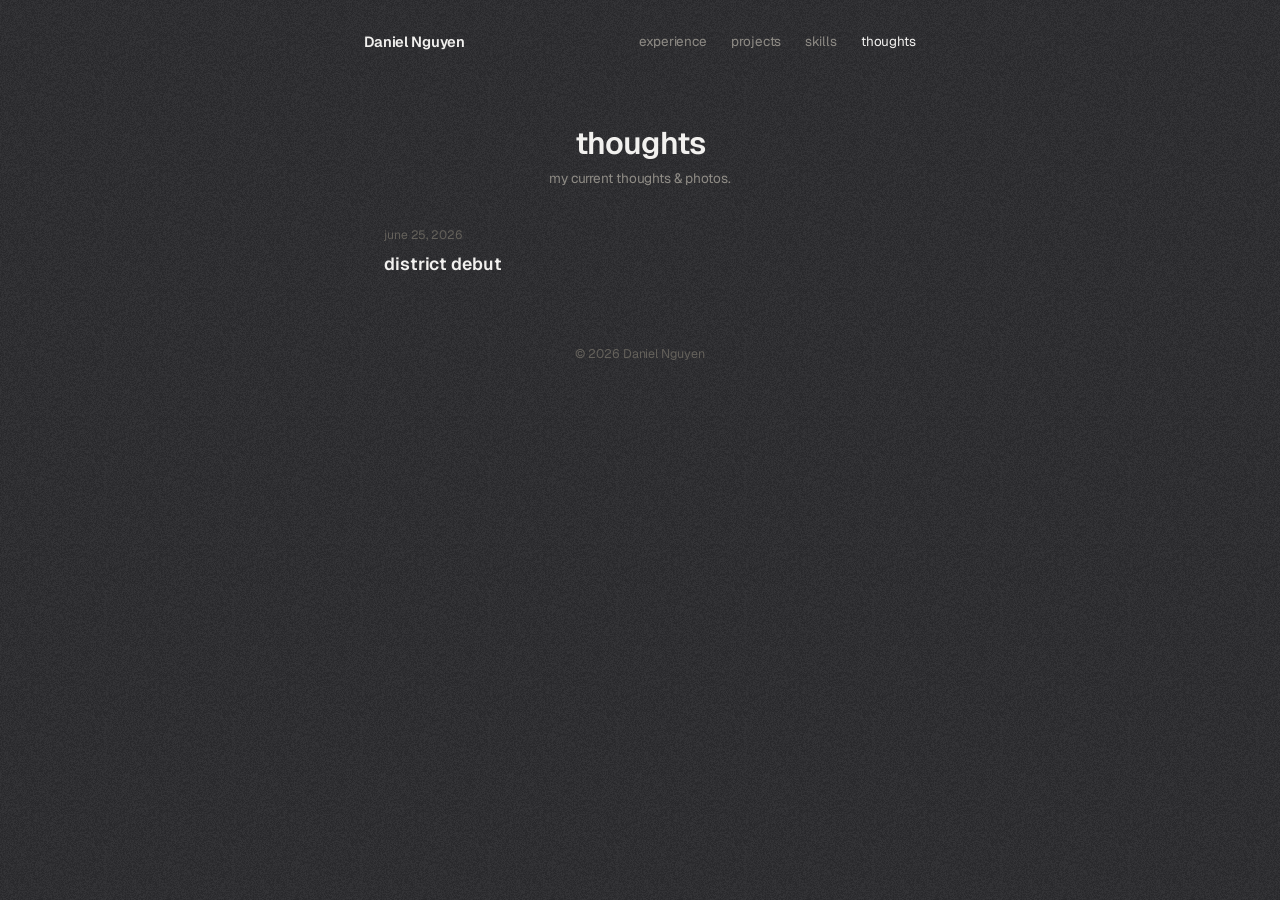
==== blog.html @ 358e73d5 "Add data imputation project; replace all em dashes with en dashes Co-Authored-By: Claude Opus 4.8 (1" ====
<!DOCTYPE html>
<html lang="en">
<head>
    <meta charset="UTF-8">
    <meta name="viewport" content="width=device-width, initial-scale=1.0">
    <title>Thoughts – Daniel Nguyen</title>
    <link rel="preconnect" href="https://fonts.googleapis.com">
    <link rel="preconnect" href="https://fonts.gstatic.com" crossorigin>
    <link href="https://fonts.googleapis.com/css2?family=Geist:wght@400;500;600;700&display=swap" rel="stylesheet">
    <link rel="stylesheet" href="style.css">
</head>
<body>
    <header class="topbar scrolled">
        <div class="topbar-inner">
            <a href="index.html" class="wordmark">Daniel Nguyen</a>
            <nav>
                <a href="experience.html">experience</a>
                <a href="projects.html">projects</a>
                <a href="skills.html">skills</a>
                <a href="blog.html" class="active">thoughts</a>
            </nav>
        </div>
    </header>

    <main class="page" style="max-width:560px;">
        <div class="panel reveal">
            <div class="head">
                <h1>thoughts</h1>
                <p class="tag">my current thoughts &amp; photos.</p>
            </div>

            <div class="divider"></div>

            <!--
              To add an entry, copy this block and edit it:

              <a class="post" href="#">
                  <div class="date">2026 · 06 · 18</div>
                  <div class="title">Your entry title here</div>
              </a>
            -->
            <a class="post" href="district-debut.html">
                <div class="date">june 25, 2026</div>
                <div class="title">district debut</div>
            </a>
        </div>
    </main>

    <footer>
        <div class="footer-inner">© 2026 Daniel Nguyen</div>
    </footer>

    <script>
        const obs = new IntersectionObserver((entries) => {
            entries.forEach(e => { if (e.isIntersecting) { e.target.classList.add('in'); obs.unobserve(e.target); } });
        }, { threshold: 0.04 });
        document.querySelectorAll('.reveal').forEach(el => obs.observe(el));
    </script>
    <script src="cursor.js"></script>
</body>
</html>
---- style.css ----
:root {
    --ink: #f2f1ef;
    --ink-soft: #d2d1cd;
    --muted: #8f8c86;
    --faint: #64615b;
    --glass: rgba(255, 255, 255, 0.055);
    --glass-border: rgba(255, 255, 255, 0.12);
    --hair: rgba(255, 255, 255, 0.09);
    --sans: 'Geist', -apple-system, BlinkMacSystemFont, 'Segoe UI', Helvetica, Arial, sans-serif;
    --maxw: 820px;
    --pad: 24px;
    --radius: 22px;
    --ease: cubic-bezier(0.22, 0.61, 0.36, 1);
}

* { margin: 0; padding: 0; box-sizing: border-box; }
html { scroll-behavior: smooth; }

body {
    font-family: var(--sans);
    color: var(--ink-soft);
    line-height: 1.6;
    font-size: 16px;
    letter-spacing: -0.006em;
    -webkit-font-smoothing: antialiased;
    text-rendering: optimizeLegibility;
    min-height: 100vh;
    background-color: #2b2b2e;
}

::selection { background: var(--ink); color: #2b2b2e; }

/* very faint film grain — matte e-ink feel */
body::after {
    content: '';
    position: fixed;
    inset: 0;
    z-index: -1;
    pointer-events: none;
    opacity: 0.05;
    background-image: url('noise.png');
    background-size: 128px 128px;
    background-repeat: repeat;
}

/* Kindle-style highlight (Wispr Flow note) */
.wispr { text-align: center; margin: 34px 0 2px; font-size: 0.9rem; line-height: 1.95; }
.hl {
    background: #f3d3a0;
    color: #2a2114;
    font-style: italic;
    padding: 3px 7px;
    border-radius: 3px;
    box-decoration-break: clone;
    -webkit-box-decoration-break: clone;
}
.hl a { color: inherit; text-decoration: underline; text-underline-offset: 2px; text-decoration-thickness: 1px; white-space: nowrap; }
.hl-blue {
    background: #bcd0f4;
    color: #1f2a48;
    font-weight: 700;
    padding: 3px 9px;
    border-radius: 3px;
    box-decoration-break: clone;
    -webkit-box-decoration-break: clone;
}

/* cursor spotlight — tiny faint light that follows the pointer */
.cursor-glow {
    position: fixed;
    top: 0;
    left: 0;
    width: 200px;
    height: 200px;
    margin: -100px 0 0 -100px;
    border-radius: 50%;
    pointer-events: none;
    z-index: -1;
    background: radial-gradient(circle, rgba(255, 255, 255, 0.11), transparent 60%);
    opacity: 0;
    transition: opacity 0.5s ease;
    will-change: transform;
}
@media (hover: none) { .cursor-glow { display: none; } }

/* ---------- Top bar (seamless — flows with the page) ---------- */
.topbar { background: transparent; }
.topbar-inner {
    max-width: 600px;
    margin: 0 auto;
    padding: 30px var(--pad) 0;
    display: flex;
    justify-content: space-between;
    align-items: center;
}
.wordmark { font-size: 0.92rem; font-weight: 600; letter-spacing: -0.01em; color: var(--ink); text-decoration: none; }
.topbar nav { display: flex; gap: 24px; }
.topbar nav a { font-size: 0.84rem; color: var(--muted); text-decoration: none; transition: color 0.2s var(--ease); }
.topbar nav a:hover { color: var(--ink); }
.topbar nav a.active { color: var(--ink); }

/* ---------- Page / panel ---------- */
.page { max-width: var(--maxw); margin: 0 auto; padding: 72px var(--pad) 48px; }
.panel { padding: 0; }

/* ---------- Header (centered) ---------- */
.head { text-align: center; margin-bottom: 16px; }
.avatar {
    width: 128px;
    height: 128px;
    object-fit: cover;
    border-radius: 50%;
    border: 3px solid rgba(255, 255, 255, 0.14);
    box-shadow: 0 18px 50px -12px rgba(0, 0, 0, 0.6);
    display: block;
    margin: 0 auto 22px;
}
.head h1 { font-size: 1.95rem; font-weight: 600; letter-spacing: -0.03em; color: var(--ink); line-height: 1.1; }
.head .tag { font-size: 0.85rem; color: var(--muted); margin-top: 8px; }
.social { display: flex; justify-content: center; gap: 18px; margin-top: 20px; }
.social a { display: inline-flex; }
.social a svg { width: 20px; height: 20px; fill: #b7b5af; transition: fill 0.2s var(--ease), transform 0.2s var(--ease); }
.social a:hover svg { fill: var(--ink); transform: translateY(-2px); }

.divider { height: 0; margin: 22px 0; }

/* ---------- Homepage hub: section links ---------- */
.sxn {
    display: flex;
    align-items: baseline;
    gap: 12px;
    padding: 12px 0;
    text-decoration: none;
    color: inherit;
    transition: padding-left 0.2s var(--ease);
}
.sxn:hover { padding-left: 8px; }
.sxn-title { font-size: 1.05rem; font-weight: 600; color: var(--ink); }
.sxn-desc { font-size: 0.84rem; color: var(--muted); }
.sxn-arrow { margin-left: auto; color: var(--faint); transition: transform 0.2s var(--ease), color 0.2s var(--ease); }
.sxn:hover .sxn-arrow { transform: translateX(4px); color: var(--ink); }

/* ---------- Two-column body ---------- */
.cols {
    display: grid;
    grid-template-columns: 1fr 1fr;
    gap: 4px 52px;
    align-items: start;
}
.col { min-width: 0; }

/* ---------- Blocks (left-aligned list) ---------- */
.block { margin-bottom: 24px; }
.col .block:last-child { margin-bottom: 0; }
.block-label {
    font-size: 0.68rem;
    letter-spacing: 0.18em;
    text-transform: uppercase;
    color: var(--faint);
    font-weight: 600;
    margin-bottom: 12px;
}
.entry {
    display: flex;
    justify-content: space-between;
    align-items: baseline;
    gap: 20px;
    margin-bottom: 9px;
    text-decoration: none;
    color: inherit;
    transition: opacity 0.2s var(--ease);
}
.entry:last-child { margin-bottom: 0; }
a.entry:hover { opacity: 0.6; }
.e-main { min-width: 0; font-size: 0.93rem; line-height: 1.5; }
.entry .org { color: var(--ink); font-weight: 600; }
.entry .role { color: var(--muted); }
.entry .role::before { content: "  ·  "; color: var(--faint); }
.entry .yr, .entry .stack {
    flex-shrink: 0;
    white-space: nowrap;
    font-size: 0.82rem;
    color: var(--faint);
}

/* inline link inside an entry */
.lnk { color: inherit; text-decoration: none; border-bottom: 1px solid var(--hair); transition: border-color 0.2s var(--ease); }
.lnk:hover { border-color: var(--ink); }

/* projects list */
.proj-item {
    display: block;
    text-decoration: none;
    color: inherit;
    padding: 16px 0;
    transition: padding-left 0.2s var(--ease);
}
.proj-item:hover { padding-left: 8px; }
.proj-name { font-size: 1.02rem; font-weight: 600; color: var(--ink); margin-bottom: 11px; }
.gh-icon { width: 15px; height: 15px; fill: var(--faint); vertical-align: -2px; margin-left: 9px; transition: fill 0.2s var(--ease); }
.proj-item:hover .gh-icon { fill: var(--ink); }
.proj-item .tags span {
    font-size: 0.8rem;
    color: var(--ink-soft);
    background: rgba(255, 255, 255, 0.05);
    border: 1px solid var(--glass-border);
    border-radius: 6px;
    padding: 4px 11px;
    transition: border-color 0.2s var(--ease), background 0.2s var(--ease);
}
.proj-item:hover .tags span { border-color: rgba(255, 255, 255, 0.26); background: rgba(255, 255, 255, 0.09); }

/* publications */
.pub { margin-bottom: 16px; max-width: 60ch; }
.pub:last-child { margin-bottom: 0; }
.pub-title { font-size: 0.96rem; font-weight: 500; color: var(--ink); line-height: 1.5; }
a.pub-title { text-decoration: underline; text-decoration-color: var(--faint); text-underline-offset: 2px; transition: text-decoration-color 0.2s var(--ease); }
a.pub-title:hover { text-decoration-color: var(--ink); }
.pub-meta { font-size: 0.82rem; color: var(--faint); margin-top: 4px; }

/* ---------- Skills (chips) ---------- */
.skill-line { display: flex; gap: 14px; align-items: baseline; margin-bottom: 12px; }
.skill-line:last-child { margin-bottom: 0; }
.skill-k {
    flex-shrink: 0;
    width: 74px;
    font-size: 0.74rem;
    color: var(--muted);
    text-transform: lowercase;
    padding-top: 3px;
}
.tags { display: flex; flex-wrap: wrap; gap: 6px; }
.tags span {
    font-size: 0.78rem;
    color: var(--ink-soft);
    background: transparent;
    border: 1px solid var(--hair);
    border-radius: 6px;
    padding: 3px 9px;
    transition: border-color 0.2s var(--ease), color 0.2s var(--ease);
}
.tags span:hover { border-color: rgba(255, 255, 255, 0.3); color: var(--ink); }

.mail {
    font-size: 0.95rem;
    color: var(--ink);
    text-decoration: none;
    border-bottom: 1px solid var(--glass-border);
    transition: border-color 0.2s var(--ease);
}
.mail:hover { border-color: var(--ink); }

/* ---------- Minimal centered stage ---------- */
.stage {
    min-height: 100vh;
    display: flex;
    flex-direction: column;
    align-items: center;
    justify-content: center;
    text-align: center;
    padding: 64px 24px;
}
.stage .avatar { margin: 0 0 24px; }
.stage h1 { font-size: 2rem; font-weight: 600; letter-spacing: -0.03em; color: var(--ink); }
.stage .tag { font-size: 0.88rem; color: var(--muted); margin-top: 8px; }
.nav-min {
    display: flex;
    flex-wrap: wrap;
    justify-content: center;
    gap: 24px;
    margin-top: 30px;
}
.nav-min a, .nav-min button {
    font-family: inherit;
    font-size: 0.92rem;
    letter-spacing: -0.005em;
    color: var(--muted);
    background: none;
    border: none;
    padding: 0;
    cursor: pointer;
    text-decoration: none;
    transition: color 0.2s var(--ease);
}
.nav-min a:hover, .nav-min button:hover { color: var(--ink); }
.stage .social { margin-top: 28px; }

/* ---------- Action pills (open modals) ---------- */
.actions { display: flex; flex-wrap: wrap; justify-content: center; gap: 10px; margin-top: 28px; }
.action-btn {
    font-family: inherit;
    font-size: 0.88rem;
    letter-spacing: -0.005em;
    color: var(--ink-soft);
    background: rgba(255, 255, 255, 0.06);
    border: 1px solid var(--glass-border);
    border-radius: 11px;
    padding: 11px 20px;
    cursor: pointer;
    transition: color 0.2s var(--ease), background 0.2s var(--ease), border-color 0.2s var(--ease), transform 0.2s var(--ease);
}
.action-btn:hover {
    color: var(--ink);
    background: rgba(255, 255, 255, 0.11);
    border-color: rgba(255, 255, 255, 0.26);
    transform: translateY(-1px);
}

/* ---------- Modal ---------- */
.modal-overlay {
    position: fixed;
    inset: 0;
    z-index: 100;
    display: flex;
    align-items: center;
    justify-content: center;
    padding: 24px;
    background: rgba(6, 6, 9, 0.62);
    backdrop-filter: blur(7px);
    -webkit-backdrop-filter: blur(7px);
    opacity: 0;
    pointer-events: none;
    transition: opacity 0.22s var(--ease);
}
.modal-overlay.open { opacity: 1; pointer-events: auto; }
.modal {
    position: relative;
    width: 100%;
    max-width: 520px;
    max-height: 82vh;
    overflow-y: auto;
    background: rgba(20, 21, 26, 0.92);
    backdrop-filter: blur(26px) saturate(170%);
    -webkit-backdrop-filter: blur(26px) saturate(170%);
    border: 1px solid var(--glass-border);
    border-radius: 22px;
    padding: 36px 34px;
    box-shadow: 0 30px 80px -20px rgba(0, 0, 0, 0.7);
    transform: translateY(10px) scale(0.985);
    transition: transform 0.22s var(--ease);
}
.modal-overlay.open .modal { transform: none; }
.modal-title {
    font-size: 0.7rem;
    letter-spacing: 0.18em;
    text-transform: uppercase;
    color: var(--faint);
    font-weight: 600;
    margin-bottom: 24px;
}
.modal-close {
    position: absolute;
    top: 18px;
    right: 18px;
    width: 30px;
    height: 30px;
    display: flex;
    align-items: center;
    justify-content: center;
    background: rgba(255, 255, 255, 0.06);
    border: 1px solid var(--glass-border);
    border-radius: 9px;
    color: var(--muted);
    font-size: 1.15rem;
    line-height: 1;
    cursor: pointer;
    transition: color 0.2s var(--ease), background 0.2s var(--ease);
}
.modal-close:hover { color: var(--ink); background: rgba(255, 255, 255, 0.12); }

/* ---------- Blog ---------- */
.about-text { font-size: 1.4rem; font-weight: 600; letter-spacing: -0.02em; color: var(--ink); line-height: 1.3; }
.about-sub { font-size: 0.98rem; color: var(--muted); margin-top: 12px; }
.post {
    display: block;
    text-decoration: none;
    color: inherit;
    padding: 14px 0;
    transition: padding-left 0.2s var(--ease);
}
.post:hover { padding-left: 8px; }
.post .date { font-size: 0.76rem; color: var(--faint); margin-bottom: 5px; text-transform: lowercase; }
.post .title { font-size: 1.1rem; font-weight: 600; color: var(--ink); }
.empty { font-size: 0.92rem; color: var(--muted); text-align: center; padding: 8px 0; }

/* ---------- Journal entry + abstract gallery ---------- */
.entry-head { margin-bottom: 56px; }
.entry-head .date {
    font-size: 0.78rem;
    color: var(--faint);
    text-transform: lowercase;
    letter-spacing: 0.06em;
    margin-bottom: 10px;
}
.entry-head h1 {
    font-size: clamp(2rem, 5vw, 2.8rem);
    font-weight: 600;
    letter-spacing: -0.03em;
    color: var(--ink);
}
.entry-back { display: inline-block; margin-bottom: 28px; font-size: 0.84rem; color: var(--muted); text-decoration: none; transition: color 0.2s var(--ease); }
.entry-back:hover { color: var(--ink); }

/* title block overlaid on the main photo */
.ph.feature { position: relative; }
.feature-overlay {
    position: absolute;
    left: 0; right: 0; top: 0;
    padding: 22px 26px 34px;
    text-align: left;
    background: linear-gradient(to bottom, rgba(0,0,0,0.8), rgba(0,0,0,0.34) 50%, transparent);
    pointer-events: none;
}
.feature-overlay .entry-back {
    display: inline-block;
    margin-bottom: 12px;
    font-size: 0.82rem;
    color: rgba(255,255,255,0.85);
    pointer-events: auto;
    transition: color 0.2s var(--ease);
}
.feature-overlay .entry-back:hover { color: #fff; }
.feature-overlay .date { font-size: 0.75rem; color: rgba(255,255,255,0.82); text-transform: lowercase; letter-spacing: 0.05em; margin-bottom: 4px; }
.feature-overlay h1 { font-size: clamp(1.7rem, 3.6vw, 2.4rem); font-weight: 600; letter-spacing: -0.03em; line-height: 1.05; color: #fff; margin: 0; }

/* photo essay — photo cluster left, text right */
.entry-main { padding: 72px 0 96px; }
.entry-col { max-width: 1120px; margin: 0 auto; padding: 0 36px; }
.entry-body {
    max-width: 1120px;
    margin: 40px auto 0;
    padding: 0 36px;
    display: grid;
    grid-template-columns: 1.35fr 1fr;
    gap: 44px;
    align-items: start;
}

.ph { margin: 0; border-radius: 3px; overflow: hidden; background: rgba(255,255,255,0.04); cursor: zoom-in; }
.ph img { width: 100%; height: 100%; object-fit: cover; display: block; transition: opacity 0.2s var(--ease); }
.ph:hover img { opacity: 0.88; }
.ph.feature { aspect-ratio: 3 / 2; }
.ph.feature img { object-position: center; }

/* photos pin on the left while the text scrolls */
.photos { position: sticky; top: 88px; align-self: start; }
/* bottom row — entrance bigger in the middle */
.photo-row { display: grid; grid-template-columns: 1fr 1.4fr 1fr; gap: 6px; height: 250px; margin-top: 6px; }
.photo-row .ph { height: 100%; }
.photo-row .ph img { object-position: center 28%; }

.text-col { display: flex; flex-direction: column; gap: 16px; }
.text-col p { font-size: 1.04rem; line-height: 1.78; color: var(--ink-soft); margin: 0; }
.text-col strong { color: var(--ink); font-weight: 700; }
.note p { font-size: 1.02rem; line-height: 1.72; color: var(--ink-soft); }
.note.empty {
    border: 1px dashed var(--hair);
    border-radius: 8px;
    padding: 24px 26px;
    color: var(--faint);
    font-style: italic;
    font-size: 0.9rem;
}

@media (max-width: 720px) {
    .entry-col, .entry-body { padding: 0 22px; }
    .entry-body { grid-template-columns: 1fr; gap: 28px; }
    .photos { position: static; }
    .photo-row { height: auto; grid-template-columns: 1fr; }
    .photo-row .ph { height: auto; aspect-ratio: 3 / 2; }
}

/* entry page — fixed viewport, vertically centered, only the writing scrolls (desktop) */
@media (min-width: 721px) {
    body.entry-page { height: 100vh; overflow: hidden; display: flex; flex-direction: column; }
    .entry-page .topbar { flex-shrink: 0; }
    .entry-page .entry-main { flex: 1; min-height: 0; display: flex; flex-direction: column; padding: 14px 0; }
    .entry-page .entry-col { flex-shrink: 0; width: 100%; }
    .entry-page .entry-head { margin-bottom: 0; }
    .entry-page .entry-body { flex: 0 0 auto; width: 100%; height: clamp(360px, calc(100vh - 290px), 640px); margin: 20px auto 0; align-items: stretch; min-height: 0; }
    .entry-page .photos { position: static; height: 100%; display: flex; flex-direction: column; gap: 6px; min-height: 0; }
    .entry-page .ph.feature { flex: 1; min-height: 0; aspect-ratio: auto; }
    .entry-page .photo-row { flex-shrink: 0; height: 230px; margin-top: 0; }
    .entry-page .text-col { height: 100%; overflow-y: auto; padding-right: 14px; }
    .entry-page footer { display: none; }
    .entry-page .text-col::-webkit-scrollbar { width: 6px; }
    .entry-page .text-col::-webkit-scrollbar-thumb { background: var(--line); border-radius: 3px; }
    .entry-page .text-col::-webkit-scrollbar-track { background: transparent; }
}

/* lightbox */
.lightbox {
    position: fixed;
    inset: 0;
    z-index: 1000;
    background: rgba(8, 8, 10, 0.93);
    backdrop-filter: blur(4px);
    -webkit-backdrop-filter: blur(4px);
    display: flex;
    align-items: center;
    justify-content: center;
    padding: 24px;
    cursor: zoom-out;
    opacity: 0;
    pointer-events: none;
    transition: opacity 0.25s var(--ease);
}
.lightbox.open { opacity: 1; pointer-events: auto; }
.lightbox img {
    max-width: 94vw;
    max-height: 92vh;
    object-fit: contain;
    border-radius: 3px;
    box-shadow: 0 30px 90px rgba(0, 0, 0, 0.6);
    transform: scale(0.97);
    transition: transform 0.28s var(--ease);
}
.lightbox.open img { transform: scale(1); }

/* ---------- Footer ---------- */
footer { max-width: var(--maxw); margin: 0 auto; padding: 4px var(--pad) 56px; text-align: center; }
.footer-inner { font-size: 0.78rem; color: var(--faint); }

/* ---------- Motion ---------- */
.reveal { opacity: 0; transform: translateY(10px); transition: opacity 0.3s var(--ease), transform 0.3s var(--ease); }
.reveal.in { opacity: 1; transform: none; }
@media (prefers-reduced-motion: reduce) {
    .reveal { opacity: 1; transform: none; transition: none; }
    html { scroll-behavior: auto; }
}

/* ---------- Responsive ---------- */
@media (max-width: 560px) {
    .panel { padding: 0; }
    .head h1 { font-size: 1.7rem; }
    .topbar nav { gap: 16px; }
    .entry { flex-direction: column; gap: 2px; }
    .entry .yr, .entry .stack { font-size: 0.78rem; }
}
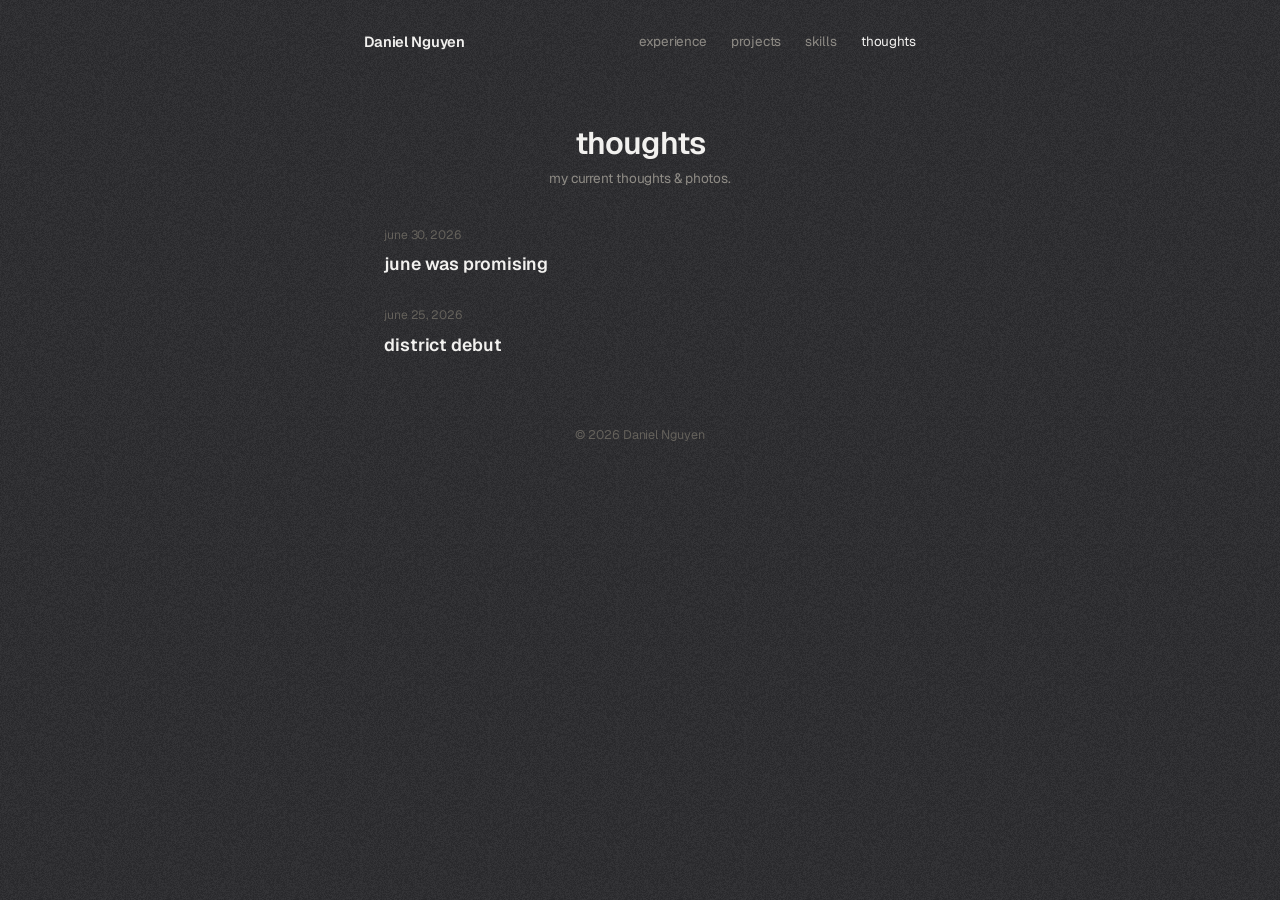
==== commit ba1e328f: "Add 'june was promising' journal entry with district debut photos Co-Authored-By: Claude Opus 4.8 <n" ====
--- a/blog.html
+++ b/blog.html
@@ -39,6 +39,10 @@
                   <div class="title">Your entry title here</div>
               </a>
             -->
+            <a class="post" href="june-was-promising.html">
+                <div class="date">june 30, 2026</div>
+                <div class="title">june was promising</div>
+            </a>
             <a class="post" href="district-debut.html">
                 <div class="date">june 25, 2026</div>
                 <div class="title">district debut</div>
--- a/style.css
+++ b/style.css
@@ -46,8 +46,8 @@
 /* Kindle-style highlight (Wispr Flow note) */
 .wispr { text-align: center; margin: 34px 0 2px; font-size: 0.9rem; line-height: 1.95; }
 .hl {
-    background: #f3d3a0;
-    color: #2a2114;
+    background: #d3c4f0;
+    color: #261f3d;
     font-style: italic;
     padding: 3px 7px;
     border-radius: 3px;
@@ -70,13 +70,13 @@
     position: fixed;
     top: 0;
     left: 0;
-    width: 200px;
-    height: 200px;
-    margin: -100px 0 0 -100px;
+    width: 140px;
+    height: 140px;
+    margin: -70px 0 0 -70px;
     border-radius: 50%;
     pointer-events: none;
     z-index: -1;
-    background: radial-gradient(circle, rgba(255, 255, 255, 0.11), transparent 60%);
+    background: radial-gradient(circle, rgba(255, 255, 255, 0.07), transparent 62%);
     opacity: 0;
     transition: opacity 0.5s ease;
     will-change: transform;
@@ -120,7 +120,7 @@
 .social { display: flex; justify-content: center; gap: 18px; margin-top: 20px; }
 .social a { display: inline-flex; }
 .social a svg { width: 20px; height: 20px; fill: #b7b5af; transition: fill 0.2s var(--ease), transform 0.2s var(--ease); }
-.social a:hover svg { fill: var(--ink); transform: translateY(-2px); }
+.social a:hover svg { fill: var(--ink); transform: translateY(-1px); }
 
 .divider { height: 0; margin: 22px 0; }
 
@@ -134,11 +134,11 @@
     color: inherit;
     transition: padding-left 0.2s var(--ease);
 }
-.sxn:hover { padding-left: 8px; }
+.sxn:hover { padding-left: 5px; }
 .sxn-title { font-size: 1.05rem; font-weight: 600; color: var(--ink); }
 .sxn-desc { font-size: 0.84rem; color: var(--muted); }
 .sxn-arrow { margin-left: auto; color: var(--faint); transition: transform 0.2s var(--ease), color 0.2s var(--ease); }
-.sxn:hover .sxn-arrow { transform: translateX(4px); color: var(--ink); }
+.sxn:hover .sxn-arrow { transform: translateX(2px); color: var(--ink); }
 
 /* ---------- Two-column body ---------- */
 .cols {
@@ -195,7 +195,7 @@
     padding: 16px 0;
     transition: padding-left 0.2s var(--ease);
 }
-.proj-item:hover { padding-left: 8px; }
+.proj-item:hover { padding-left: 5px; }
 .proj-name { font-size: 1.02rem; font-weight: 600; color: var(--ink); margin-bottom: 11px; }
 .gh-icon { width: 15px; height: 15px; fill: var(--faint); vertical-align: -2px; margin-left: 9px; transition: fill 0.2s var(--ease); }
 .proj-item:hover .gh-icon { fill: var(--ink); }
@@ -240,6 +240,26 @@
     transition: border-color 0.2s var(--ease), color 0.2s var(--ease);
 }
 .tags span:hover { border-color: rgba(255, 255, 255, 0.3); color: var(--ink); }
+
+/* coursework */
+.coursework { margin-top: 30px; }
+.course-label {
+    font-size: 0.72rem;
+    letter-spacing: 0.04em;
+    text-transform: lowercase;
+    font-weight: 600;
+    color: var(--muted);
+}
+.course-list {
+    margin-top: 18px;
+    list-style: none;
+    padding: 0;
+    display: grid;
+    grid-template-columns: 1fr 1fr;
+    gap: 4px 40px;
+}
+.course-list li { font-size: 0.92rem; line-height: 1.4; color: var(--muted); padding: 5px 0; }
+@media (max-width: 540px) { .course-list { grid-template-columns: 1fr; } }
 
 .mail {
     font-size: 0.95rem;
@@ -378,7 +398,7 @@
     padding: 14px 0;
     transition: padding-left 0.2s var(--ease);
 }
-.post:hover { padding-left: 8px; }
+.post:hover { padding-left: 5px; }
 .post .date { font-size: 0.76rem; color: var(--faint); margin-bottom: 5px; text-transform: lowercase; }
 .post .title { font-size: 1.1rem; font-weight: 600; color: var(--ink); }
 .empty { font-size: 0.92rem; color: var(--muted); text-align: center; padding: 8px 0; }
@@ -440,7 +460,7 @@
 .ph img { width: 100%; height: 100%; object-fit: cover; display: block; transition: opacity 0.2s var(--ease); }
 .ph:hover img { opacity: 0.88; }
 .ph.feature { aspect-ratio: 3 / 2; }
-.ph.feature img { object-position: center; }
+.ph.feature img { object-position: center 42%; }
 
 /* photos pin on the left while the text scrolls */
 .photos { position: sticky; top: 88px; align-self: start; }
@@ -448,6 +468,7 @@
 .photo-row { display: grid; grid-template-columns: 1fr 1.4fr 1fr; gap: 6px; height: 250px; margin-top: 6px; }
 .photo-row .ph { height: 100%; }
 .photo-row .ph img { object-position: center 28%; }
+.photo-row .ph:nth-child(2) img { object-position: center 48%; }
 
 .text-col { display: flex; flex-direction: column; gap: 16px; }
 .text-col p { font-size: 1.04rem; line-height: 1.78; color: var(--ink-soft); margin: 0; }
@@ -464,28 +485,33 @@
 
 @media (max-width: 720px) {
     .entry-col, .entry-body { padding: 0 22px; }
-    .entry-body { grid-template-columns: 1fr; gap: 28px; }
+    .entry-body { grid-template-columns: 1fr; gap: 22px; }
     .photos { position: static; }
-    .photo-row { height: auto; grid-template-columns: 1fr; }
-    .photo-row .ph { height: auto; aspect-ratio: 3 / 2; }
-}
-
-/* entry page — fixed viewport, vertically centered, only the writing scrolls (desktop) */
-@media (min-width: 721px) {
+    /* keep the same cluster as desktop: feature on top, 3-across row below */
+    .photo-row { height: 32vw; max-height: 210px; }
+}
+
+/* entry page — fixed viewport, vertically centered, only the writing scrolls (desktop, tall screens) */
+@media (min-width: 721px) and (min-height: 600px) and (hover: hover) and (pointer: fine) {
     body.entry-page { height: 100vh; overflow: hidden; display: flex; flex-direction: column; }
     .entry-page .topbar { flex-shrink: 0; }
     .entry-page .entry-main { flex: 1; min-height: 0; display: flex; flex-direction: column; padding: 14px 0; }
     .entry-page .entry-col { flex-shrink: 0; width: 100%; }
     .entry-page .entry-head { margin-bottom: 0; }
     .entry-page .entry-body { flex: 0 0 auto; width: 100%; height: clamp(360px, calc(100vh - 290px), 640px); margin: 20px auto 0; align-items: stretch; min-height: 0; }
-    .entry-page .photos { position: static; height: 100%; display: flex; flex-direction: column; gap: 6px; min-height: 0; }
-    .entry-page .ph.feature { flex: 1; min-height: 0; aspect-ratio: auto; }
-    .entry-page .photo-row { flex-shrink: 0; height: 230px; margin-top: 0; }
+    .entry-page .photos { position: static; height: 100%; display: flex; flex-direction: column; gap: 6px; min-height: 0; overflow: hidden; }
+    .entry-page .ph.feature { flex: 0 0 auto; min-height: 0; aspect-ratio: 3 / 2; }
+    .entry-page .photo-row { flex: 1 1 auto; min-height: 0; height: auto; margin-top: 0; }
     .entry-page .text-col { height: 100%; overflow-y: auto; padding-right: 14px; }
     .entry-page footer { display: none; }
     .entry-page .text-col::-webkit-scrollbar { width: 6px; }
     .entry-page .text-col::-webkit-scrollbar-thumb { background: var(--line); border-radius: 3px; }
     .entry-page .text-col::-webkit-scrollbar-track { background: transparent; }
+}
+
+/* touch devices (incl. landscape phone): don't pin the photos — scroll the whole page together */
+@media (hover: none) {
+    .photos { position: static; }
 }
 
 /* lightbox */
@@ -512,8 +538,8 @@
     object-fit: contain;
     border-radius: 3px;
     box-shadow: 0 30px 90px rgba(0, 0, 0, 0.6);
-    transform: scale(0.97);
-    transition: transform 0.28s var(--ease);
+    transform: scale(0.99);
+    transition: transform 0.2s var(--ease);
 }
 .lightbox.open img { transform: scale(1); }
 
@@ -522,7 +548,7 @@
 .footer-inner { font-size: 0.78rem; color: var(--faint); }
 
 /* ---------- Motion ---------- */
-.reveal { opacity: 0; transform: translateY(10px); transition: opacity 0.3s var(--ease), transform 0.3s var(--ease); }
+.reveal { opacity: 0; transform: translateY(4px); transition: opacity 0.25s var(--ease), transform 0.25s var(--ease); }
 .reveal.in { opacity: 1; transform: none; }
 @media (prefers-reduced-motion: reduce) {
     .reveal { opacity: 1; transform: none; transition: none; }
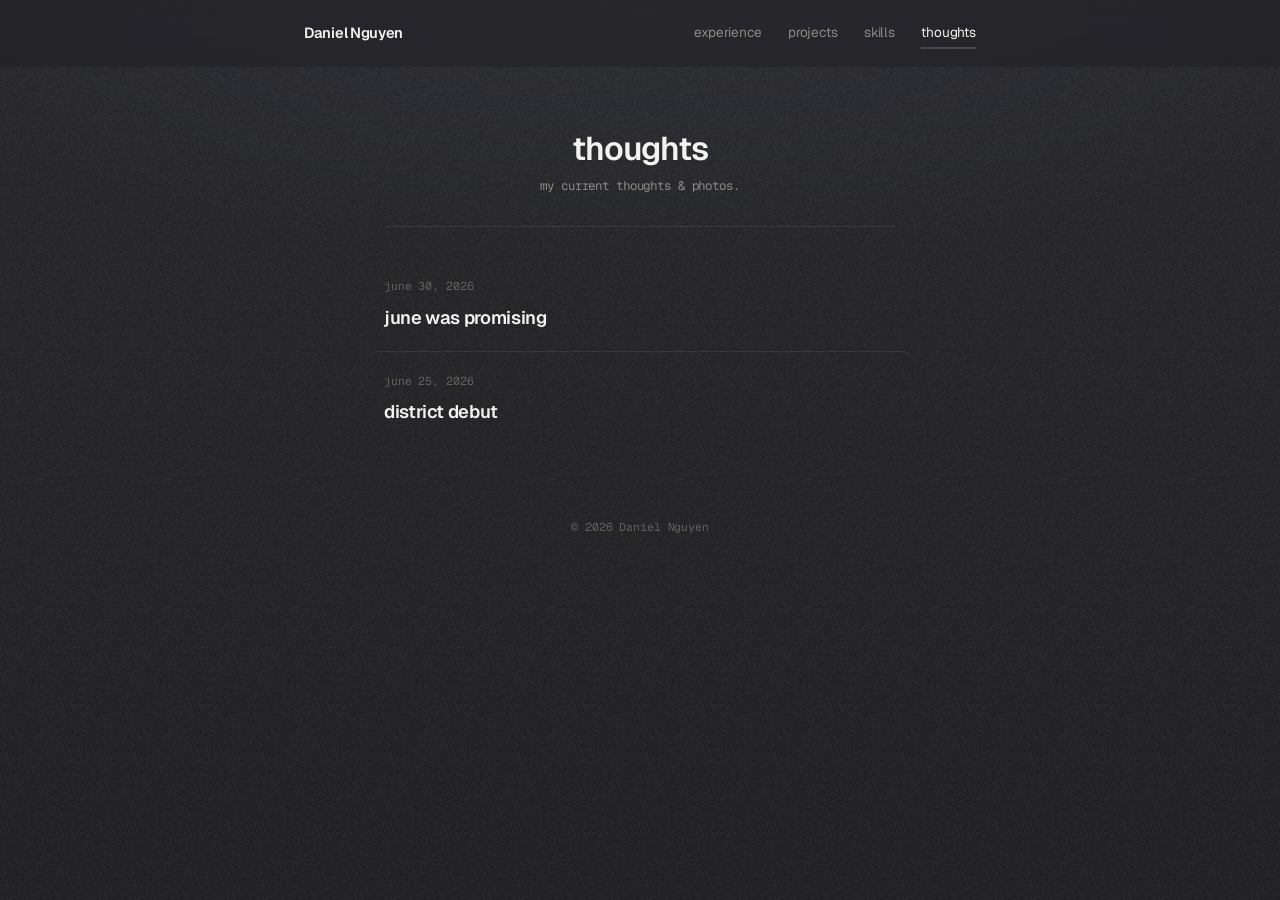
==== commit c5e97481: "Elevate site UI: Geist Mono system, frosted sticky nav, numbered rows, staggered reveals - Add Geist" ====
--- a/blog.html
+++ b/blog.html
@@ -6,7 +6,7 @@
     <title>Thoughts – Daniel Nguyen</title>
     <link rel="preconnect" href="https://fonts.googleapis.com">
     <link rel="preconnect" href="https://fonts.gstatic.com" crossorigin>
-    <link href="https://fonts.googleapis.com/css2?family=Geist:wght@400;500;600;700&display=swap" rel="stylesheet">
+    <link href="https://fonts.googleapis.com/css2?family=Geist:wght@400;500;600;700&family=Geist+Mono:wght@400;500&display=swap" rel="stylesheet">
     <link rel="stylesheet" href="style.css">
 </head>
 <body>
--- a/style.css
+++ b/style.css
@@ -1,50 +1,96 @@
+/* ============================================================
+   Daniel Nguyen — design system
+   warm charcoal · Geist + Geist Mono · quiet periwinkle accent
+   ============================================================ */
 :root {
-    --ink: #f2f1ef;
-    --ink-soft: #d2d1cd;
-    --muted: #8f8c86;
+    /* surfaces / ink */
+    --bg: #242427;
+    --bg-2: #202023;
+    --ink: #f3f2ef;
+    --ink-soft: #cbcac5;
+    --muted: #8d8a84;
     --faint: #64615b;
+
+    /* accent — used sparingly (arrows, active, focus, links) */
+    --accent: #a9c1f2;
+    --accent-dim: #8ba6df;
+    --accent-wash: rgba(169, 193, 242, 0.12);
+
+    /* lines / fills */
+    --line: rgba(255, 255, 255, 0.08);
+    --line-strong: rgba(255, 255, 255, 0.16);
+    --surface: rgba(255, 255, 255, 0.028);
+    --surface-hover: rgba(255, 255, 255, 0.055);
     --glass: rgba(255, 255, 255, 0.055);
     --glass-border: rgba(255, 255, 255, 0.12);
     --hair: rgba(255, 255, 255, 0.09);
+
+    /* type */
     --sans: 'Geist', -apple-system, BlinkMacSystemFont, 'Segoe UI', Helvetica, Arial, sans-serif;
+    --mono: 'Geist Mono', ui-monospace, 'SF Mono', 'JetBrains Mono', Menlo, monospace;
+
+    /* metrics */
     --maxw: 820px;
     --pad: 24px;
     --radius: 22px;
-    --ease: cubic-bezier(0.22, 0.61, 0.36, 1);
+    --r-lg: 16px;
+    --r-md: 12px;
+    --r-sm: 9px;
+
+    /* motion — expo-out for that fluid, premium settle */
+    --ease: cubic-bezier(0.16, 1, 0.3, 1);
+    --dur: 0.35s;
 }
 
 * { margin: 0; padding: 0; box-sizing: border-box; }
-html { scroll-behavior: smooth; }
+html { scroll-behavior: smooth; -webkit-text-size-adjust: 100%; }
 
 body {
     font-family: var(--sans);
     color: var(--ink-soft);
     line-height: 1.6;
     font-size: 16px;
-    letter-spacing: -0.006em;
+    letter-spacing: -0.008em;
     -webkit-font-smoothing: antialiased;
     text-rendering: optimizeLegibility;
     min-height: 100vh;
-    background-color: #2b2b2e;
-}
-
-::selection { background: var(--ink); color: #2b2b2e; }
-
-/* very faint film grain — matte e-ink feel */
+    background-color: var(--bg);
+}
+
+::selection { background: var(--accent); color: #17181c; }
+
+/* depth: a whisper of light up top, film grain over everything */
+body::before {
+    content: '';
+    position: fixed;
+    inset: 0;
+    z-index: -2;
+    pointer-events: none;
+    background:
+        radial-gradient(120% 70% at 50% -8%, rgba(169, 193, 242, 0.06), transparent 55%),
+        linear-gradient(180deg, #26262a 0%, var(--bg) 34%, var(--bg-2) 100%);
+}
 body::after {
     content: '';
     position: fixed;
     inset: 0;
     z-index: -1;
     pointer-events: none;
-    opacity: 0.05;
+    opacity: 0.045;
     background-image: url('noise.png');
     background-size: 128px 128px;
     background-repeat: repeat;
 }
 
+a { color: inherit; }
+:focus-visible {
+    outline: 2px solid var(--accent);
+    outline-offset: 3px;
+    border-radius: 3px;
+}
+
 /* Kindle-style highlight (Wispr Flow note) */
-.wispr { text-align: center; margin: 34px 0 2px; font-size: 0.9rem; line-height: 1.95; }
+.wispr { text-align: center; margin: 32px 0 2px; font-size: 0.88rem; line-height: 2.05; }
 .hl {
     background: #d3c4f0;
     color: #261f3d;
@@ -65,190 +111,302 @@
     -webkit-box-decoration-break: clone;
 }
 
-/* cursor spotlight — tiny faint light that follows the pointer */
+/* cursor spotlight */
 .cursor-glow {
     position: fixed;
-    top: 0;
-    left: 0;
-    width: 140px;
-    height: 140px;
-    margin: -70px 0 0 -70px;
+    top: 0; left: 0;
+    width: 300px; height: 300px;
+    margin: -150px 0 0 -150px;
     border-radius: 50%;
     pointer-events: none;
     z-index: -1;
-    background: radial-gradient(circle, rgba(255, 255, 255, 0.07), transparent 62%);
+    background: radial-gradient(circle, rgba(169, 193, 242, 0.06), transparent 60%);
     opacity: 0;
-    transition: opacity 0.5s ease;
+    transition: opacity 0.6s ease;
     will-change: transform;
 }
 @media (hover: none) { .cursor-glow { display: none; } }
 
-/* ---------- Top bar (seamless — flows with the page) ---------- */
-.topbar { background: transparent; }
+/* ---------- Top bar — sticky, frosted ---------- */
+.topbar {
+    position: sticky;
+    top: 0;
+    z-index: 50;
+    background: rgba(33, 32, 35, 0.55);
+    backdrop-filter: blur(14px) saturate(150%);
+    -webkit-backdrop-filter: blur(14px) saturate(150%);
+    border-bottom: 1px solid transparent;
+    transition: border-color var(--dur) var(--ease), background var(--dur) var(--ease);
+}
+.topbar.scrolled { border-bottom-color: var(--line); }
 .topbar-inner {
-    max-width: 600px;
+    max-width: 720px;
     margin: 0 auto;
-    padding: 30px var(--pad) 0;
+    padding: 18px var(--pad);
     display: flex;
     justify-content: space-between;
     align-items: center;
 }
-.wordmark { font-size: 0.92rem; font-weight: 600; letter-spacing: -0.01em; color: var(--ink); text-decoration: none; }
-.topbar nav { display: flex; gap: 24px; }
-.topbar nav a { font-size: 0.84rem; color: var(--muted); text-decoration: none; transition: color 0.2s var(--ease); }
+.wordmark {
+    font-size: 0.92rem;
+    font-weight: 600;
+    letter-spacing: -0.02em;
+    color: var(--ink);
+    text-decoration: none;
+    transition: opacity 0.2s var(--ease);
+}
+.wordmark:hover { opacity: 0.7; }
+.topbar nav { display: flex; gap: 26px; }
+.topbar nav a {
+    position: relative;
+    font-size: 0.85rem;
+    color: var(--muted);
+    text-decoration: none;
+    padding: 4px 0;
+    transition: color 0.2s var(--ease);
+}
+.topbar nav a::after {
+    content: '';
+    position: absolute;
+    left: 0; right: 100%; bottom: -1px;
+    height: 1.5px;
+    background: var(--accent);
+    transition: right 0.3s var(--ease);
+}
 .topbar nav a:hover { color: var(--ink); }
+.topbar nav a:hover::after { right: 0; }
 .topbar nav a.active { color: var(--ink); }
-
-/* ---------- Page / panel ---------- */
-.page { max-width: var(--maxw); margin: 0 auto; padding: 72px var(--pad) 48px; }
+.topbar nav a.active::after { right: 0; background: var(--line-strong); }
+
+/* ---------- Page ---------- */
+.page { max-width: var(--maxw); margin: 0 auto; padding: 64px var(--pad) 48px; }
 .panel { padding: 0; }
 
 /* ---------- Header (centered) ---------- */
 .head { text-align: center; margin-bottom: 16px; }
 .avatar {
-    width: 128px;
-    height: 128px;
+    width: 116px;
+    height: 116px;
     object-fit: cover;
     border-radius: 50%;
-    border: 3px solid rgba(255, 255, 255, 0.14);
-    box-shadow: 0 18px 50px -12px rgba(0, 0, 0, 0.6);
+    border: 1px solid var(--line-strong);
+    box-shadow: 0 20px 50px -18px rgba(0, 0, 0, 0.7), 0 0 0 6px rgba(255, 255, 255, 0.02);
     display: block;
     margin: 0 auto 22px;
-}
-.head h1 { font-size: 1.95rem; font-weight: 600; letter-spacing: -0.03em; color: var(--ink); line-height: 1.1; }
-.head .tag { font-size: 0.85rem; color: var(--muted); margin-top: 8px; }
-.social { display: flex; justify-content: center; gap: 18px; margin-top: 20px; }
-.social a { display: inline-flex; }
-.social a svg { width: 20px; height: 20px; fill: #b7b5af; transition: fill 0.2s var(--ease), transform 0.2s var(--ease); }
-.social a:hover svg { fill: var(--ink); transform: translateY(-1px); }
-
-.divider { height: 0; margin: 22px 0; }
-
-/* ---------- Homepage hub: section links ---------- */
+    transition: transform 0.5s var(--ease), box-shadow 0.5s var(--ease);
+}
+.avatar:hover { transform: translateY(-2px); box-shadow: 0 26px 60px -18px rgba(0, 0, 0, 0.75), 0 0 0 6px var(--accent-wash); }
+.head h1 { font-size: 2.05rem; font-weight: 600; letter-spacing: -0.035em; color: var(--ink); line-height: 1.08; }
+.head .tag {
+    font-family: var(--mono);
+    font-size: 0.78rem;
+    color: var(--muted);
+    margin-top: 10px;
+    letter-spacing: -0.01em;
+}
+.social { display: flex; justify-content: center; gap: 8px; margin-top: 20px; }
+.social a {
+    display: inline-flex;
+    align-items: center;
+    justify-content: center;
+    width: 38px; height: 38px;
+    border-radius: var(--r-sm);
+    border: 1px solid transparent;
+    transition: background 0.2s var(--ease), border-color 0.2s var(--ease), transform 0.2s var(--ease);
+}
+.social a svg { width: 19px; height: 19px; fill: var(--muted); transition: fill 0.2s var(--ease); }
+.social a:hover { background: var(--surface-hover); border-color: var(--line); transform: translateY(-2px); }
+.social a:hover svg { fill: var(--ink); }
+
+.divider { height: 1px; background: var(--line); margin: 30px 0; border: 0; }
+
+/* ---------- Homepage hub: numbered section links ---------- */
+.panel { counter-reset: sxn; }
 .sxn {
+    position: relative;
     display: flex;
     align-items: baseline;
-    gap: 12px;
-    padding: 12px 0;
+    gap: 16px;
+    padding: 20px 18px 20px 16px;
+    margin: 0 -18px;
+    border-radius: var(--r-md);
     text-decoration: none;
     color: inherit;
-    transition: padding-left 0.2s var(--ease);
-}
-.sxn:hover { padding-left: 5px; }
-.sxn-title { font-size: 1.05rem; font-weight: 600; color: var(--ink); }
-.sxn-desc { font-size: 0.84rem; color: var(--muted); }
-.sxn-arrow { margin-left: auto; color: var(--faint); transition: transform 0.2s var(--ease), color 0.2s var(--ease); }
-.sxn:hover .sxn-arrow { transform: translateX(2px); color: var(--ink); }
+    transition: background 0.25s var(--ease), transform 0.25s var(--ease);
+}
+.sxn + .sxn { box-shadow: 0 -1px 0 var(--line); }
+.sxn::before {
+    counter-increment: sxn;
+    content: counter(sxn, decimal-leading-zero);
+    font-family: var(--mono);
+    font-size: 0.72rem;
+    color: var(--faint);
+    padding-top: 4px;
+    transition: color 0.25s var(--ease);
+}
+.sxn-title {
+    font-size: 1.12rem;
+    font-weight: 600;
+    letter-spacing: -0.02em;
+    color: var(--ink);
+}
+.sxn-desc { font-family: var(--mono); font-size: 0.76rem; color: var(--muted); letter-spacing: -0.01em; }
+.sxn-arrow {
+    margin-left: auto;
+    align-self: center;
+    color: var(--faint);
+    transition: transform 0.25s var(--ease), color 0.25s var(--ease);
+}
+.sxn:hover { background: var(--surface-hover); }
+.sxn:hover::before { color: var(--accent); }
+.sxn:hover .sxn-arrow { transform: translateX(4px); color: var(--accent); }
 
 /* ---------- Two-column body ---------- */
-.cols {
-    display: grid;
-    grid-template-columns: 1fr 1fr;
-    gap: 4px 52px;
-    align-items: start;
-}
+.cols { display: grid; grid-template-columns: 1fr 1fr; gap: 4px 52px; align-items: start; }
 .col { min-width: 0; }
 
 /* ---------- Blocks (left-aligned list) ---------- */
-.block { margin-bottom: 24px; }
+.block { margin-bottom: 34px; }
 .col .block:last-child { margin-bottom: 0; }
 .block-label {
+    font-family: var(--mono);
     font-size: 0.68rem;
-    letter-spacing: 0.18em;
+    letter-spacing: 0.16em;
     text-transform: uppercase;
     color: var(--faint);
-    font-weight: 600;
-    margin-bottom: 12px;
+    font-weight: 500;
+    margin-bottom: 14px;
+    padding-bottom: 10px;
+    border-bottom: 1px solid var(--line);
 }
 .entry {
     display: flex;
     justify-content: space-between;
     align-items: baseline;
     gap: 20px;
-    margin-bottom: 9px;
+    padding: 8px 0;
     text-decoration: none;
     color: inherit;
     transition: opacity 0.2s var(--ease);
 }
-.entry:last-child { margin-bottom: 0; }
-a.entry:hover { opacity: 0.6; }
-.e-main { min-width: 0; font-size: 0.93rem; line-height: 1.5; }
+a.entry:hover { opacity: 0.62; }
+.e-main { min-width: 0; font-size: 0.95rem; line-height: 1.5; }
 .entry .org { color: var(--ink); font-weight: 600; }
 .entry .role { color: var(--muted); }
 .entry .role::before { content: "  ·  "; color: var(--faint); }
 .entry .yr, .entry .stack {
     flex-shrink: 0;
     white-space: nowrap;
-    font-size: 0.82rem;
+    font-family: var(--mono);
+    font-size: 0.75rem;
     color: var(--faint);
+    letter-spacing: -0.02em;
 }
 
 /* inline link inside an entry */
-.lnk { color: inherit; text-decoration: none; border-bottom: 1px solid var(--hair); transition: border-color 0.2s var(--ease); }
-.lnk:hover { border-color: var(--ink); }
+.lnk {
+    color: inherit;
+    text-decoration: none;
+    border-bottom: 1px solid var(--line-strong);
+    transition: border-color 0.2s var(--ease), color 0.2s var(--ease);
+}
+.lnk:hover { border-color: var(--accent); color: var(--ink); }
 
 /* projects list */
 .proj-item {
+    position: relative;
     display: block;
     text-decoration: none;
     color: inherit;
-    padding: 16px 0;
-    transition: padding-left 0.2s var(--ease);
-}
-.proj-item:hover { padding-left: 5px; }
-.proj-name { font-size: 1.02rem; font-weight: 600; color: var(--ink); margin-bottom: 11px; }
-.gh-icon { width: 15px; height: 15px; fill: var(--faint); vertical-align: -2px; margin-left: 9px; transition: fill 0.2s var(--ease); }
-.proj-item:hover .gh-icon { fill: var(--ink); }
+    padding: 20px 18px;
+    margin: 0 -18px;
+    border-radius: var(--r-md);
+    transition: background 0.25s var(--ease);
+}
+.proj-item + .proj-item { box-shadow: 0 -1px 0 var(--line); }
+.proj-item:hover { background: var(--surface-hover); }
+.proj-name {
+    font-size: 1.04rem;
+    font-weight: 600;
+    letter-spacing: -0.02em;
+    color: var(--ink);
+    margin-bottom: 12px;
+    display: flex;
+    align-items: center;
+}
+.gh-icon {
+    width: 15px; height: 15px;
+    fill: var(--faint);
+    margin-left: 9px;
+    flex-shrink: 0;
+    transition: fill 0.2s var(--ease), transform 0.2s var(--ease);
+}
+.proj-item:hover .gh-icon { fill: var(--accent); transform: translate(2px, -2px); }
 .proj-item .tags span {
-    font-size: 0.8rem;
+    font-family: var(--mono);
+    font-size: 0.74rem;
+    letter-spacing: -0.02em;
     color: var(--ink-soft);
-    background: rgba(255, 255, 255, 0.05);
-    border: 1px solid var(--glass-border);
-    border-radius: 6px;
-    padding: 4px 11px;
+    background: var(--surface);
+    border: 1px solid var(--line);
+    border-radius: var(--r-sm);
+    padding: 4px 10px;
     transition: border-color 0.2s var(--ease), background 0.2s var(--ease);
 }
-.proj-item:hover .tags span { border-color: rgba(255, 255, 255, 0.26); background: rgba(255, 255, 255, 0.09); }
+.proj-item:hover .tags span { border-color: var(--line-strong); background: rgba(255, 255, 255, 0.07); }
 
 /* publications */
-.pub { margin-bottom: 16px; max-width: 60ch; }
+.pub { margin-bottom: 18px; max-width: 62ch; }
 .pub:last-child { margin-bottom: 0; }
-.pub-title { font-size: 0.96rem; font-weight: 500; color: var(--ink); line-height: 1.5; }
-a.pub-title { text-decoration: underline; text-decoration-color: var(--faint); text-underline-offset: 2px; transition: text-decoration-color 0.2s var(--ease); }
-a.pub-title:hover { text-decoration-color: var(--ink); }
-.pub-meta { font-size: 0.82rem; color: var(--faint); margin-top: 4px; }
+.pub-title { font-size: 0.96rem; font-weight: 500; color: var(--ink); line-height: 1.55; }
+a.pub-title {
+    text-decoration: none;
+    border-bottom: 1px solid var(--line-strong);
+    padding-bottom: 1px;
+    transition: border-color 0.2s var(--ease);
+}
+a.pub-title:hover { border-color: var(--accent); }
+.pub-meta { font-family: var(--mono); font-size: 0.74rem; color: var(--faint); margin-top: 6px; letter-spacing: -0.01em; }
 
 /* ---------- Skills (chips) ---------- */
-.skill-line { display: flex; gap: 14px; align-items: baseline; margin-bottom: 12px; }
-.skill-line:last-child { margin-bottom: 0; }
+.skill-line { display: flex; gap: 16px; align-items: baseline; padding: 12px 0; }
+.skill-line + .skill-line { box-shadow: 0 -1px 0 var(--line); }
 .skill-k {
     flex-shrink: 0;
-    width: 74px;
-    font-size: 0.74rem;
+    width: 82px;
+    font-family: var(--mono);
+    font-size: 0.72rem;
     color: var(--muted);
     text-transform: lowercase;
-    padding-top: 3px;
-}
-.tags { display: flex; flex-wrap: wrap; gap: 6px; }
+    letter-spacing: -0.01em;
+    padding-top: 5px;
+}
+.tags { display: flex; flex-wrap: wrap; gap: 7px; }
 .tags span {
-    font-size: 0.78rem;
+    font-family: var(--mono);
+    font-size: 0.76rem;
+    letter-spacing: -0.02em;
     color: var(--ink-soft);
-    background: transparent;
-    border: 1px solid var(--hair);
-    border-radius: 6px;
-    padding: 3px 9px;
-    transition: border-color 0.2s var(--ease), color 0.2s var(--ease);
-}
-.tags span:hover { border-color: rgba(255, 255, 255, 0.3); color: var(--ink); }
+    background: var(--surface);
+    border: 1px solid var(--line);
+    border-radius: var(--r-sm);
+    padding: 4px 10px;
+    transition: border-color 0.2s var(--ease), color 0.2s var(--ease), background 0.2s var(--ease);
+}
+.tags span:hover { border-color: var(--line-strong); color: var(--ink); background: var(--surface-hover); }
 
 /* coursework */
-.coursework { margin-top: 30px; }
+.coursework { margin-top: 40px; }
 .course-label {
-    font-size: 0.72rem;
-    letter-spacing: 0.04em;
-    text-transform: lowercase;
-    font-weight: 600;
-    color: var(--muted);
+    font-family: var(--mono);
+    font-size: 0.68rem;
+    letter-spacing: 0.16em;
+    text-transform: uppercase;
+    font-weight: 500;
+    color: var(--faint);
+    padding-bottom: 10px;
+    border-bottom: 1px solid var(--line);
+    display: block;
 }
 .course-list {
     margin-top: 18px;
@@ -256,19 +414,34 @@
     padding: 0;
     display: grid;
     grid-template-columns: 1fr 1fr;
-    gap: 4px 40px;
-}
-.course-list li { font-size: 0.92rem; line-height: 1.4; color: var(--muted); padding: 5px 0; }
+    gap: 2px 40px;
+}
+.course-list li {
+    font-size: 0.9rem;
+    line-height: 1.4;
+    color: var(--muted);
+    padding: 7px 0;
+    padding-left: 18px;
+    position: relative;
+}
+.course-list li::before {
+    content: '';
+    position: absolute;
+    left: 0; top: 0.85em;
+    width: 5px; height: 5px;
+    border-radius: 50%;
+    background: var(--faint);
+}
 @media (max-width: 540px) { .course-list { grid-template-columns: 1fr; } }
 
 .mail {
     font-size: 0.95rem;
     color: var(--ink);
     text-decoration: none;
-    border-bottom: 1px solid var(--glass-border);
+    border-bottom: 1px solid var(--line-strong);
     transition: border-color 0.2s var(--ease);
 }
-.mail:hover { border-color: var(--ink); }
+.mail:hover { border-color: var(--accent); }
 
 /* ---------- Minimal centered stage ---------- */
 .stage {
@@ -283,17 +456,10 @@
 .stage .avatar { margin: 0 0 24px; }
 .stage h1 { font-size: 2rem; font-weight: 600; letter-spacing: -0.03em; color: var(--ink); }
 .stage .tag { font-size: 0.88rem; color: var(--muted); margin-top: 8px; }
-.nav-min {
-    display: flex;
-    flex-wrap: wrap;
-    justify-content: center;
-    gap: 24px;
-    margin-top: 30px;
-}
+.nav-min { display: flex; flex-wrap: wrap; justify-content: center; gap: 24px; margin-top: 30px; }
 .nav-min a, .nav-min button {
     font-family: inherit;
     font-size: 0.92rem;
-    letter-spacing: -0.005em;
     color: var(--muted);
     background: none;
     border: none;
@@ -305,14 +471,13 @@
 .nav-min a:hover, .nav-min button:hover { color: var(--ink); }
 .stage .social { margin-top: 28px; }
 
-/* ---------- Action pills (open modals) ---------- */
+/* ---------- Action pills ---------- */
 .actions { display: flex; flex-wrap: wrap; justify-content: center; gap: 10px; margin-top: 28px; }
 .action-btn {
     font-family: inherit;
     font-size: 0.88rem;
-    letter-spacing: -0.005em;
     color: var(--ink-soft);
-    background: rgba(255, 255, 255, 0.06);
+    background: var(--glass);
     border: 1px solid var(--glass-border);
     border-radius: 11px;
     padding: 11px 20px;
@@ -321,8 +486,8 @@
 }
 .action-btn:hover {
     color: var(--ink);
-    background: rgba(255, 255, 255, 0.11);
-    border-color: rgba(255, 255, 255, 0.26);
+    background: var(--surface-hover);
+    border-color: var(--line-strong);
     transform: translateY(-1px);
 }
 
@@ -360,24 +525,15 @@
     transition: transform 0.22s var(--ease);
 }
 .modal-overlay.open .modal { transform: none; }
-.modal-title {
-    font-size: 0.7rem;
-    letter-spacing: 0.18em;
-    text-transform: uppercase;
-    color: var(--faint);
-    font-weight: 600;
-    margin-bottom: 24px;
-}
+.modal-title { font-family: var(--mono); font-size: 0.7rem; letter-spacing: 0.16em; text-transform: uppercase; color: var(--faint); font-weight: 500; margin-bottom: 24px; }
 .modal-close {
     position: absolute;
-    top: 18px;
-    right: 18px;
-    width: 30px;
-    height: 30px;
+    top: 18px; right: 18px;
+    width: 30px; height: 30px;
     display: flex;
     align-items: center;
     justify-content: center;
-    background: rgba(255, 255, 255, 0.06);
+    background: var(--glass);
     border: 1px solid var(--glass-border);
     border-radius: 9px;
     color: var(--muted);
@@ -392,34 +548,36 @@
 .about-text { font-size: 1.4rem; font-weight: 600; letter-spacing: -0.02em; color: var(--ink); line-height: 1.3; }
 .about-sub { font-size: 0.98rem; color: var(--muted); margin-top: 12px; }
 .post {
+    position: relative;
     display: block;
     text-decoration: none;
     color: inherit;
-    padding: 14px 0;
-    transition: padding-left 0.2s var(--ease);
-}
-.post:hover { padding-left: 5px; }
-.post .date { font-size: 0.76rem; color: var(--faint); margin-bottom: 5px; text-transform: lowercase; }
-.post .title { font-size: 1.1rem; font-weight: 600; color: var(--ink); }
+    padding: 20px 18px;
+    margin: 0 -18px;
+    border-radius: var(--r-md);
+    transition: background 0.25s var(--ease);
+}
+.post + .post { box-shadow: 0 -1px 0 var(--line); }
+.post:hover { background: var(--surface-hover); }
+.post .date { font-family: var(--mono); font-size: 0.72rem; color: var(--faint); margin-bottom: 7px; text-transform: lowercase; letter-spacing: -0.01em; }
+.post .title { font-size: 1.14rem; font-weight: 600; letter-spacing: -0.02em; color: var(--ink); transition: color 0.2s var(--ease); }
+.post:hover .title { color: var(--accent); }
 .empty { font-size: 0.92rem; color: var(--muted); text-align: center; padding: 8px 0; }
 
-/* ---------- Journal entry + abstract gallery ---------- */
+/* ---------- Journal entry ---------- */
 .entry-head { margin-bottom: 56px; }
-.entry-head .date {
+.entry-head .date { font-family: var(--mono); font-size: 0.76rem; color: var(--faint); text-transform: lowercase; letter-spacing: 0.02em; margin-bottom: 12px; }
+.entry-head h1 { font-size: clamp(2rem, 5vw, 2.8rem); font-weight: 600; letter-spacing: -0.035em; color: var(--ink); line-height: 1.05; }
+.entry-back {
+    display: inline-block;
+    margin-bottom: 28px;
+    font-family: var(--mono);
     font-size: 0.78rem;
-    color: var(--faint);
-    text-transform: lowercase;
-    letter-spacing: 0.06em;
-    margin-bottom: 10px;
-}
-.entry-head h1 {
-    font-size: clamp(2rem, 5vw, 2.8rem);
-    font-weight: 600;
-    letter-spacing: -0.03em;
-    color: var(--ink);
-}
-.entry-back { display: inline-block; margin-bottom: 28px; font-size: 0.84rem; color: var(--muted); text-decoration: none; transition: color 0.2s var(--ease); }
-.entry-back:hover { color: var(--ink); }
+    color: var(--muted);
+    text-decoration: none;
+    transition: color 0.2s var(--ease), transform 0.2s var(--ease);
+}
+.entry-back:hover { color: var(--ink); transform: translateX(-3px); }
 
 /* title block overlaid on the main photo */
 .ph.feature { position: relative; }
@@ -431,20 +589,13 @@
     background: linear-gradient(to bottom, rgba(0,0,0,0.8), rgba(0,0,0,0.34) 50%, transparent);
     pointer-events: none;
 }
-.feature-overlay .entry-back {
-    display: inline-block;
-    margin-bottom: 12px;
-    font-size: 0.82rem;
-    color: rgba(255,255,255,0.85);
-    pointer-events: auto;
-    transition: color 0.2s var(--ease);
-}
+.feature-overlay .entry-back { display: inline-block; margin-bottom: 12px; font-size: 0.82rem; color: rgba(255,255,255,0.85); pointer-events: auto; }
 .feature-overlay .entry-back:hover { color: #fff; }
 .feature-overlay .date { font-size: 0.75rem; color: rgba(255,255,255,0.82); text-transform: lowercase; letter-spacing: 0.05em; margin-bottom: 4px; }
 .feature-overlay h1 { font-size: clamp(1.7rem, 3.6vw, 2.4rem); font-weight: 600; letter-spacing: -0.03em; line-height: 1.05; color: #fff; margin: 0; }
 
 /* photo essay — photo cluster left, text right */
-.entry-main { padding: 72px 0 96px; }
+.entry-main { padding: 56px 0 96px; }
 .entry-col { max-width: 1120px; margin: 0 auto; padding: 0 36px; }
 .entry-body {
     max-width: 1120px;
@@ -456,27 +607,33 @@
     align-items: start;
 }
 
-.ph { margin: 0; border-radius: 3px; overflow: hidden; background: rgba(255,255,255,0.04); cursor: zoom-in; }
-.ph img { width: 100%; height: 100%; object-fit: cover; display: block; transition: opacity 0.2s var(--ease); }
-.ph:hover img { opacity: 0.88; }
+.ph {
+    margin: 0;
+    border-radius: var(--r-md);
+    overflow: hidden;
+    background: var(--surface);
+    border: 1px solid var(--line);
+    cursor: zoom-in;
+}
+.ph img { width: 100%; height: 100%; object-fit: cover; display: block; transition: opacity 0.3s var(--ease), transform 0.5s var(--ease); }
+.ph:hover img { opacity: 0.92; transform: scale(1.02); }
 .ph.feature { aspect-ratio: 3 / 2; }
 .ph.feature img { object-position: center 42%; }
 
 /* photos pin on the left while the text scrolls */
 .photos { position: sticky; top: 88px; align-self: start; }
-/* bottom row — entrance bigger in the middle */
-.photo-row { display: grid; grid-template-columns: 1fr 1.4fr 1fr; gap: 6px; height: 250px; margin-top: 6px; }
+.photo-row { display: grid; grid-template-columns: 1fr 1.4fr 1fr; gap: 8px; height: 250px; margin-top: 8px; }
 .photo-row .ph { height: 100%; }
 .photo-row .ph img { object-position: center 28%; }
 .photo-row .ph:nth-child(2) img { object-position: center 48%; }
 
-.text-col { display: flex; flex-direction: column; gap: 16px; }
-.text-col p { font-size: 1.04rem; line-height: 1.78; color: var(--ink-soft); margin: 0; }
+.text-col { display: flex; flex-direction: column; gap: 18px; }
+.text-col p { font-size: 1.05rem; line-height: 1.8; color: var(--ink-soft); margin: 0; max-width: 68ch; }
 .text-col strong { color: var(--ink); font-weight: 700; }
 .note p { font-size: 1.02rem; line-height: 1.72; color: var(--ink-soft); }
 .note.empty {
-    border: 1px dashed var(--hair);
-    border-radius: 8px;
+    border: 1px dashed var(--line);
+    border-radius: var(--r-md);
     padding: 24px 26px;
     color: var(--faint);
     font-style: italic;
@@ -487,11 +644,10 @@
     .entry-col, .entry-body { padding: 0 22px; }
     .entry-body { grid-template-columns: 1fr; gap: 22px; }
     .photos { position: static; }
-    /* keep the same cluster as desktop: feature on top, 3-across row below */
     .photo-row { height: 32vw; max-height: 210px; }
 }
 
-/* entry page — fixed viewport, vertically centered, only the writing scrolls (desktop, tall screens) */
+/* entry page — fixed viewport, only the writing scrolls (desktop) */
 @media (min-width: 721px) and (min-height: 600px) and (hover: hover) and (pointer: fine) {
     body.entry-page { height: 100vh; overflow: hidden; display: flex; flex-direction: column; }
     .entry-page .topbar { flex-shrink: 0; }
@@ -499,29 +655,26 @@
     .entry-page .entry-col { flex-shrink: 0; width: 100%; }
     .entry-page .entry-head { margin-bottom: 0; }
     .entry-page .entry-body { flex: 0 0 auto; width: 100%; height: clamp(360px, calc(100vh - 290px), 640px); margin: 20px auto 0; align-items: stretch; min-height: 0; }
-    .entry-page .photos { position: static; height: 100%; display: flex; flex-direction: column; gap: 6px; min-height: 0; overflow: hidden; }
+    .entry-page .photos { position: static; height: 100%; display: flex; flex-direction: column; gap: 8px; min-height: 0; overflow: hidden; }
     .entry-page .ph.feature { flex: 0 0 auto; min-height: 0; aspect-ratio: 3 / 2; }
     .entry-page .photo-row { flex: 1 1 auto; min-height: 0; height: auto; margin-top: 0; }
     .entry-page .text-col { height: 100%; overflow-y: auto; padding-right: 14px; }
     .entry-page footer { display: none; }
     .entry-page .text-col::-webkit-scrollbar { width: 6px; }
-    .entry-page .text-col::-webkit-scrollbar-thumb { background: var(--line); border-radius: 3px; }
+    .entry-page .text-col::-webkit-scrollbar-thumb { background: var(--line-strong); border-radius: 3px; }
     .entry-page .text-col::-webkit-scrollbar-track { background: transparent; }
 }
 
-/* touch devices (incl. landscape phone): don't pin the photos — scroll the whole page together */
-@media (hover: none) {
-    .photos { position: static; }
-}
+@media (hover: none) { .photos { position: static; } }
 
 /* lightbox */
 .lightbox {
     position: fixed;
     inset: 0;
     z-index: 1000;
-    background: rgba(8, 8, 10, 0.93);
-    backdrop-filter: blur(4px);
-    -webkit-backdrop-filter: blur(4px);
+    background: rgba(8, 8, 10, 0.94);
+    backdrop-filter: blur(6px);
+    -webkit-backdrop-filter: blur(6px);
     display: flex;
     align-items: center;
     justify-content: center;
@@ -536,30 +689,62 @@
     max-width: 94vw;
     max-height: 92vh;
     object-fit: contain;
-    border-radius: 3px;
+    border-radius: var(--r-md);
     box-shadow: 0 30px 90px rgba(0, 0, 0, 0.6);
-    transform: scale(0.99);
-    transition: transform 0.2s var(--ease);
+    transform: scale(0.97);
+    transition: transform 0.3s var(--ease);
 }
 .lightbox.open img { transform: scale(1); }
 
 /* ---------- Footer ---------- */
-footer { max-width: var(--maxw); margin: 0 auto; padding: 4px var(--pad) 56px; text-align: center; }
-.footer-inner { font-size: 0.78rem; color: var(--faint); }
-
-/* ---------- Motion ---------- */
-.reveal { opacity: 0; transform: translateY(4px); transition: opacity 0.25s var(--ease), transform 0.25s var(--ease); }
+footer { max-width: var(--maxw); margin: 0 auto; padding: 24px var(--pad) 56px; text-align: center; }
+.footer-inner { font-family: var(--mono); font-size: 0.72rem; color: var(--faint); letter-spacing: -0.01em; }
+
+/* ---------- Motion — staggered reveal ---------- */
+.reveal { opacity: 0; transform: translateY(10px); transition: opacity 0.6s var(--ease), transform 0.6s var(--ease); }
 .reveal.in { opacity: 1; transform: none; }
+
+/* children settle in sequence once the panel reveals */
+.reveal .head,
+.reveal .divider,
+.reveal :is(.sxn, .proj-item, .skill-line, .post, .block, .pub, .coursework) {
+    opacity: 0;
+    transform: translateY(12px);
+    transition: opacity 0.55s var(--ease), transform 0.55s var(--ease);
+}
+.reveal.in .head,
+.reveal.in .divider,
+.reveal.in :is(.sxn, .proj-item, .skill-line, .post, .block, .pub, .coursework) {
+    opacity: 1;
+    transform: none;
+}
+.reveal.in .head { transition-delay: 0.02s; }
+.reveal.in .divider { transition-delay: 0.08s; }
+.reveal.in :is(.sxn, .proj-item, .skill-line, .post, .block, .pub):nth-of-type(1) { transition-delay: 0.10s; }
+.reveal.in :is(.sxn, .proj-item, .skill-line, .post, .block, .pub):nth-of-type(2) { transition-delay: 0.16s; }
+.reveal.in :is(.sxn, .proj-item, .skill-line, .post, .block, .pub):nth-of-type(3) { transition-delay: 0.22s; }
+.reveal.in :is(.sxn, .proj-item, .skill-line, .post, .block, .pub):nth-of-type(4) { transition-delay: 0.28s; }
+.reveal.in :is(.sxn, .proj-item, .skill-line, .post, .block, .pub):nth-of-type(5) { transition-delay: 0.34s; }
+.reveal.in :is(.sxn, .proj-item, .skill-line, .post, .block, .pub):nth-of-type(6) { transition-delay: 0.40s; }
+
 @media (prefers-reduced-motion: reduce) {
-    .reveal { opacity: 1; transform: none; transition: none; }
+    .reveal, .reveal .head, .reveal .divider,
+    .reveal :is(.sxn, .proj-item, .skill-line, .post, .block, .pub, .coursework) {
+        opacity: 1; transform: none; transition: none;
+    }
+    .ph:hover img { transform: none; }
     html { scroll-behavior: auto; }
 }
 
 /* ---------- Responsive ---------- */
 @media (max-width: 560px) {
     .panel { padding: 0; }
-    .head h1 { font-size: 1.7rem; }
-    .topbar nav { gap: 16px; }
-    .entry { flex-direction: column; gap: 2px; }
-    .entry .yr, .entry .stack { font-size: 0.78rem; }
-}
+    .head h1 { font-size: 1.72rem; }
+    .topbar-inner { padding: 14px 18px; gap: 12px; }
+    .wordmark { white-space: nowrap; }
+    .topbar nav { gap: 15px; }
+    .topbar nav a { font-size: 0.8rem; }
+    .sxn, .proj-item, .post { margin: 0 -12px; padding-left: 12px; padding-right: 12px; }
+    .entry { flex-direction: column; gap: 3px; }
+    .entry .yr, .entry .stack { font-size: 0.72rem; }
+}
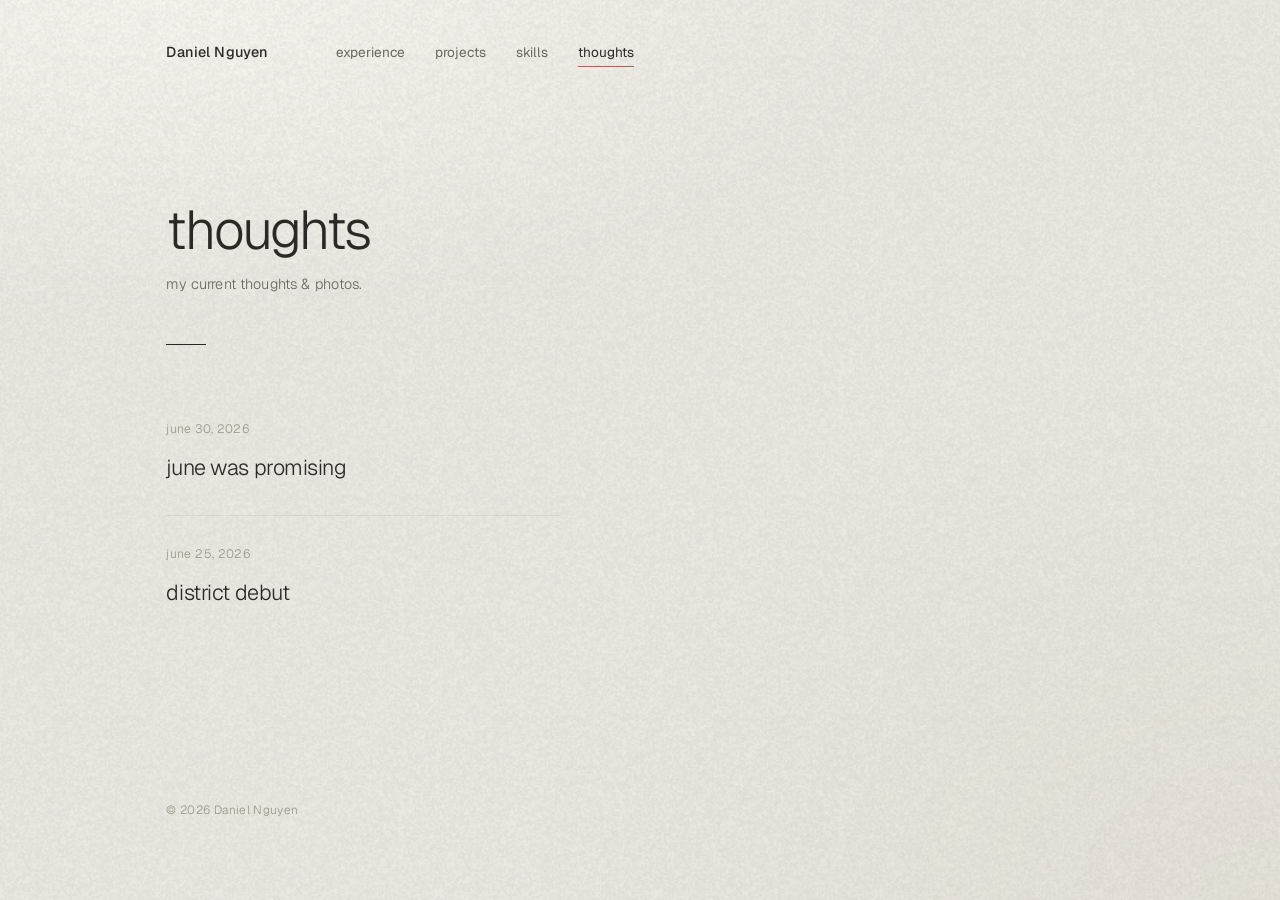
==== commit b0af7719: "Rebrand to wabi-sabi: sumi ink on washi paper, feather-light Geist A substantial minimalist rebrand " ====
--- a/blog.html
+++ b/blog.html
@@ -6,7 +6,7 @@
     <title>Thoughts – Daniel Nguyen</title>
     <link rel="preconnect" href="https://fonts.googleapis.com">
     <link rel="preconnect" href="https://fonts.gstatic.com" crossorigin>
-    <link href="https://fonts.googleapis.com/css2?family=Geist:wght@400;500;600;700&family=Geist+Mono:wght@400;500&display=swap" rel="stylesheet">
+    <link href="https://fonts.googleapis.com/css2?family=Geist:wght@300;400;500;600&display=swap" rel="stylesheet">
     <link rel="stylesheet" href="style.css">
 </head>
 <body>
--- a/style.css
+++ b/style.css
@@ -1,45 +1,37 @@
 /* ============================================================
-   Daniel Nguyen — design system
-   warm charcoal · Geist + Geist Mono · quiet periwinkle accent
+   Daniel Nguyen — 侘寂 / wabi-sabi
+   sumi ink on warm washi paper · feather-light Geist
+   kanso (simplicity) · ma (space) · fukinsei (asymmetry)
+   seijaku (stillness) · shibui (understatement)
    ============================================================ */
 :root {
-    /* surfaces / ink */
-    --bg: #242427;
-    --bg-2: #202023;
-    --ink: #f3f2ef;
-    --ink-soft: #cbcac5;
-    --muted: #8d8a84;
-    --faint: #64615b;
-
-    /* accent — used sparingly (arrows, active, focus, links) */
-    --accent: #a9c1f2;
-    --accent-dim: #8ba6df;
-    --accent-wash: rgba(169, 193, 242, 0.12);
-
-    /* lines / fills */
-    --line: rgba(255, 255, 255, 0.08);
-    --line-strong: rgba(255, 255, 255, 0.16);
-    --surface: rgba(255, 255, 255, 0.028);
-    --surface-hover: rgba(255, 255, 255, 0.055);
-    --glass: rgba(255, 255, 255, 0.055);
-    --glass-border: rgba(255, 255, 255, 0.12);
-    --hair: rgba(255, 255, 255, 0.09);
-
-    /* type */
+    /* washi paper + sumi ink */
+    --paper: #eceae3;
+    --paper-2: #e6e3da;
+    --ink: #2b2926;
+    --ink-soft: #514d46;
+    --muted: #6b665d;
+    --faint: #9a9488;
+
+    /* one quiet earth accent — used almost never (shibui) */
+    --clay: #9c6b52;
+    --clay-deep: #7c5340;
+    --clay-wash: rgba(156, 107, 82, 0.16);
+
+    /* hairwork */
+    --line: rgba(43, 41, 38, 0.14);
+    --line-soft: rgba(43, 41, 38, 0.07);
+
     --sans: 'Geist', -apple-system, BlinkMacSystemFont, 'Segoe UI', Helvetica, Arial, sans-serif;
-    --mono: 'Geist Mono', ui-monospace, 'SF Mono', 'JetBrains Mono', Menlo, monospace;
-
-    /* metrics */
-    --maxw: 820px;
-    --pad: 24px;
-    --radius: 22px;
-    --r-lg: 16px;
-    --r-md: 12px;
-    --r-sm: 9px;
-
-    /* motion — expo-out for that fluid, premium settle */
-    --ease: cubic-bezier(0.16, 1, 0.3, 1);
-    --dur: 0.35s;
+
+    /* asymmetric left gutter — content sits left, space breathes right (ma + fukinsei) */
+    --gutter: clamp(22px, 13vw, 210px);
+    --measure: 600px;
+    --radius: 4px;
+
+    /* stillness — slow, gentle, no bounce */
+    --ease: cubic-bezier(0.33, 0, 0.2, 1);
+    --slow: 0.9s;
 }
 
 * { margin: 0; padding: 0; box-sizing: border-box; }
@@ -48,18 +40,19 @@
 body {
     font-family: var(--sans);
     color: var(--ink-soft);
-    line-height: 1.6;
+    line-height: 1.75;
     font-size: 16px;
-    letter-spacing: -0.008em;
+    font-weight: 400;
+    letter-spacing: 0;
     -webkit-font-smoothing: antialiased;
     text-rendering: optimizeLegibility;
     min-height: 100vh;
-    background-color: var(--bg);
-}
-
-::selection { background: var(--accent); color: #17181c; }
-
-/* depth: a whisper of light up top, film grain over everything */
+    background-color: var(--paper);
+}
+
+::selection { background: var(--clay-wash); color: var(--ink); }
+
+/* patina: warm unevenness + paper tooth (wabi-sabi) */
 body::before {
     content: '';
     position: fixed;
@@ -67,8 +60,8 @@
     z-index: -2;
     pointer-events: none;
     background:
-        radial-gradient(120% 70% at 50% -8%, rgba(169, 193, 242, 0.06), transparent 55%),
-        linear-gradient(180deg, #26262a 0%, var(--bg) 34%, var(--bg-2) 100%);
+        radial-gradient(140% 90% at 12% -5%, rgba(255, 253, 247, 0.7), transparent 45%),
+        radial-gradient(120% 120% at 100% 100%, rgba(156, 107, 82, 0.05), transparent 50%);
 }
 body::after {
     content: '';
@@ -76,592 +69,448 @@
     inset: 0;
     z-index: -1;
     pointer-events: none;
-    opacity: 0.045;
+    opacity: 0.06;
+    mix-blend-mode: multiply;
     background-image: url('noise.png');
-    background-size: 128px 128px;
+    background-size: 220px 220px;
     background-repeat: repeat;
 }
 
 a { color: inherit; }
 :focus-visible {
-    outline: 2px solid var(--accent);
-    outline-offset: 3px;
-    border-radius: 3px;
-}
-
-/* Kindle-style highlight (Wispr Flow note) */
-.wispr { text-align: center; margin: 32px 0 2px; font-size: 0.88rem; line-height: 2.05; }
+    outline: 1.5px solid var(--clay);
+    outline-offset: 4px;
+    border-radius: 2px;
+}
+
+/* Kindle-style highlight (Wispr Flow note) — re-toned for paper */
+.wispr { text-align: left; margin: 40px 0 2px; font-size: 0.9rem; line-height: 2.1; font-weight: 300; }
 .hl {
-    background: #d3c4f0;
-    color: #261f3d;
+    background: var(--clay-wash);
+    color: var(--clay-deep);
     font-style: italic;
-    padding: 3px 7px;
-    border-radius: 3px;
+    padding: 2px 6px;
+    border-radius: 2px;
     box-decoration-break: clone;
     -webkit-box-decoration-break: clone;
 }
-.hl a { color: inherit; text-decoration: underline; text-underline-offset: 2px; text-decoration-thickness: 1px; white-space: nowrap; }
+.hl a { color: inherit; text-decoration: underline; text-underline-offset: 3px; text-decoration-thickness: 1px; white-space: nowrap; }
 .hl-blue {
-    background: #bcd0f4;
-    color: #1f2a48;
-    font-weight: 700;
-    padding: 3px 9px;
-    border-radius: 3px;
+    background: rgba(74, 90, 120, 0.14);
+    color: #3b4763;
+    font-weight: 500;
+    padding: 2px 8px;
+    border-radius: 2px;
     box-decoration-break: clone;
     -webkit-box-decoration-break: clone;
 }
 
-/* cursor spotlight */
-.cursor-glow {
-    position: fixed;
-    top: 0; left: 0;
-    width: 300px; height: 300px;
-    margin: -150px 0 0 -150px;
-    border-radius: 50%;
-    pointer-events: none;
-    z-index: -1;
-    background: radial-gradient(circle, rgba(169, 193, 242, 0.06), transparent 60%);
-    opacity: 0;
-    transition: opacity 0.6s ease;
-    will-change: transform;
-}
-@media (hover: none) { .cursor-glow { display: none; } }
-
-/* ---------- Top bar — sticky, frosted ---------- */
-.topbar {
-    position: sticky;
-    top: 0;
-    z-index: 50;
-    background: rgba(33, 32, 35, 0.55);
-    backdrop-filter: blur(14px) saturate(150%);
-    -webkit-backdrop-filter: blur(14px) saturate(150%);
-    border-bottom: 1px solid transparent;
-    transition: border-color var(--dur) var(--ease), background var(--dur) var(--ease);
-}
-.topbar.scrolled { border-bottom-color: var(--line); }
+/* cursor glow removed (kanso) */
+.cursor-glow { display: none; }
+
+/* ---------- Top bar — plain, quiet, left-clustered (fukinsei) ---------- */
+.topbar { background: transparent; }
 .topbar-inner {
-    max-width: 720px;
-    margin: 0 auto;
-    padding: 18px var(--pad);
+    max-width: 940px;
+    margin: 0;
+    padding: 40px var(--gutter) 0;
     display: flex;
-    justify-content: space-between;
-    align-items: center;
+    align-items: baseline;
+    gap: clamp(28px, 6vw, 68px);
 }
 .wordmark {
-    font-size: 0.92rem;
-    font-weight: 600;
-    letter-spacing: -0.02em;
+    font-size: 0.9rem;
+    font-weight: 500;
+    letter-spacing: 0.01em;
     color: var(--ink);
     text-decoration: none;
-    transition: opacity 0.2s var(--ease);
-}
-.wordmark:hover { opacity: 0.7; }
-.topbar nav { display: flex; gap: 26px; }
+    white-space: nowrap;
+    transition: opacity 0.4s var(--ease);
+}
+.wordmark:hover { opacity: 0.55; }
+.topbar nav { display: flex; gap: clamp(18px, 3vw, 30px); }
 .topbar nav a {
     position: relative;
     font-size: 0.85rem;
+    font-weight: 400;
     color: var(--muted);
     text-decoration: none;
-    padding: 4px 0;
-    transition: color 0.2s var(--ease);
+    padding-bottom: 2px;
+    transition: color 0.4s var(--ease);
 }
 .topbar nav a::after {
     content: '';
     position: absolute;
-    left: 0; right: 100%; bottom: -1px;
-    height: 1.5px;
-    background: var(--accent);
-    transition: right 0.3s var(--ease);
+    left: 0; bottom: 0;
+    width: 100%;
+    height: 1px;
+    background: currentColor;
+    transform: scaleX(0);
+    transform-origin: left;
+    transition: transform 0.5s var(--ease);
 }
 .topbar nav a:hover { color: var(--ink); }
-.topbar nav a:hover::after { right: 0; }
+.topbar nav a:hover::after { transform: scaleX(1); }
 .topbar nav a.active { color: var(--ink); }
-.topbar nav a.active::after { right: 0; background: var(--line-strong); }
-
-/* ---------- Page ---------- */
-.page { max-width: var(--maxw); margin: 0 auto; padding: 64px var(--pad) 48px; }
+.topbar nav a.active::after { transform: scaleX(1); background: var(--clay); }
+
+/* ---------- Page — left-offset column, generous ma ---------- */
+.page {
+    max-width: var(--measure);
+    margin: 0;
+    margin-left: var(--gutter);
+    padding: clamp(88px, 15vh, 150px) var(--gutter) 120px 0;
+}
+@media (max-width: 720px) { .page { padding-right: 22px; } }
 .panel { padding: 0; }
 
-/* ---------- Header (centered) ---------- */
-.head { text-align: center; margin-bottom: 16px; }
+/* ---------- Header — left aligned, asymmetric (fukinsei) ---------- */
+.head { text-align: left; margin-bottom: 20px; }
 .avatar {
-    width: 116px;
-    height: 116px;
+    width: 84px;
+    height: 84px;
     object-fit: cover;
     border-radius: 50%;
-    border: 1px solid var(--line-strong);
-    box-shadow: 0 20px 50px -18px rgba(0, 0, 0, 0.7), 0 0 0 6px rgba(255, 255, 255, 0.02);
+    filter: grayscale(0.15) contrast(0.98);
+    box-shadow: 0 1px 0 rgba(255, 255, 255, 0.5), 0 0 0 1px var(--line);
     display: block;
-    margin: 0 auto 22px;
-    transition: transform 0.5s var(--ease), box-shadow 0.5s var(--ease);
-}
-.avatar:hover { transform: translateY(-2px); box-shadow: 0 26px 60px -18px rgba(0, 0, 0, 0.75), 0 0 0 6px var(--accent-wash); }
-.head h1 { font-size: 2.05rem; font-weight: 600; letter-spacing: -0.035em; color: var(--ink); line-height: 1.08; }
+    margin: 0 0 30px;
+    transition: filter 0.7s var(--ease);
+}
+.avatar:hover { filter: grayscale(0); }
+.head h1 {
+    font-size: clamp(2.3rem, 6vw, 3.4rem);
+    font-weight: 300;
+    letter-spacing: -0.035em;
+    color: var(--ink);
+    line-height: 1.04;
+}
 .head .tag {
-    font-family: var(--mono);
-    font-size: 0.78rem;
+    font-size: 0.9rem;
+    font-weight: 300;
     color: var(--muted);
-    margin-top: 10px;
-    letter-spacing: -0.01em;
-}
-.social { display: flex; justify-content: center; gap: 8px; margin-top: 20px; }
-.social a {
-    display: inline-flex;
-    align-items: center;
-    justify-content: center;
-    width: 38px; height: 38px;
-    border-radius: var(--r-sm);
-    border: 1px solid transparent;
-    transition: background 0.2s var(--ease), border-color 0.2s var(--ease), transform 0.2s var(--ease);
-}
-.social a svg { width: 19px; height: 19px; fill: var(--muted); transition: fill 0.2s var(--ease); }
-.social a:hover { background: var(--surface-hover); border-color: var(--line); transform: translateY(-2px); }
-.social a:hover svg { fill: var(--ink); }
-
-.divider { height: 1px; background: var(--line); margin: 30px 0; border: 0; }
-
-/* ---------- Homepage hub: numbered section links ---------- */
-.panel { counter-reset: sxn; }
+    margin-top: 14px;
+    letter-spacing: 0.01em;
+}
+.social { display: flex; justify-content: flex-start; gap: 20px; margin-top: 26px; }
+.social a { display: inline-flex; }
+.social a svg { width: 18px; height: 18px; fill: var(--muted); transition: fill 0.4s var(--ease), transform 0.5s var(--ease); }
+.social a:hover svg { fill: var(--clay); transform: translateY(-2px); }
+
+/* short, off-center rule — imperfect, asymmetric (fukinsei/shibui) */
+.divider { width: 40px; height: 1px; background: var(--ink); opacity: 0.24; margin: 46px 0; border: 0; }
+
+/* ---------- Homepage hub — quiet list, deep breathing room (ma) ---------- */
 .sxn {
-    position: relative;
     display: flex;
     align-items: baseline;
-    gap: 16px;
-    padding: 20px 18px 20px 16px;
-    margin: 0 -18px;
-    border-radius: var(--r-md);
+    gap: 20px;
+    padding: 26px 0;
+    border-top: 1px solid var(--line-soft);
     text-decoration: none;
     color: inherit;
-    transition: background 0.25s var(--ease), transform 0.25s var(--ease);
-}
-.sxn + .sxn { box-shadow: 0 -1px 0 var(--line); }
-.sxn::before {
-    counter-increment: sxn;
-    content: counter(sxn, decimal-leading-zero);
-    font-family: var(--mono);
-    font-size: 0.72rem;
-    color: var(--faint);
-    padding-top: 4px;
-    transition: color 0.25s var(--ease);
-}
+    transition: padding-left 0.55s var(--ease);
+}
+.sxn:first-of-type { border-top: 0; }
+.sxn:hover { padding-left: 8px; }
 .sxn-title {
-    font-size: 1.12rem;
-    font-weight: 600;
+    position: relative;
+    font-size: 1.4rem;
+    font-weight: 300;
     letter-spacing: -0.02em;
     color: var(--ink);
 }
-.sxn-desc { font-family: var(--mono); font-size: 0.76rem; color: var(--muted); letter-spacing: -0.01em; }
-.sxn-arrow {
-    margin-left: auto;
-    align-self: center;
-    color: var(--faint);
-    transition: transform 0.25s var(--ease), color 0.25s var(--ease);
-}
-.sxn:hover { background: var(--surface-hover); }
-.sxn:hover::before { color: var(--accent); }
-.sxn:hover .sxn-arrow { transform: translateX(4px); color: var(--accent); }
+.sxn-title::after {
+    content: '';
+    position: absolute;
+    left: 0; bottom: -3px;
+    width: 100%;
+    height: 1px;
+    background: var(--clay);
+    transform: scaleX(0);
+    transform-origin: left;
+    transition: transform 0.55s var(--ease);
+}
+.sxn:hover .sxn-title::after { transform: scaleX(1); }
+.sxn-desc { font-size: 0.84rem; font-weight: 300; color: var(--muted); }
+.sxn-arrow { display: none; } /* kanso — remove ornament */
 
 /* ---------- Two-column body ---------- */
-.cols { display: grid; grid-template-columns: 1fr 1fr; gap: 4px 52px; align-items: start; }
+.cols { display: grid; grid-template-columns: 1fr 1fr; gap: 4px 56px; align-items: start; }
 .col { min-width: 0; }
 
 /* ---------- Blocks (left-aligned list) ---------- */
-.block { margin-bottom: 34px; }
+.block { margin-bottom: 56px; }
 .col .block:last-child { margin-bottom: 0; }
 .block-label {
-    font-family: var(--mono);
-    font-size: 0.68rem;
-    letter-spacing: 0.16em;
-    text-transform: uppercase;
+    font-size: 0.72rem;
+    letter-spacing: 0.24em;
+    text-transform: lowercase;
     color: var(--faint);
-    font-weight: 500;
-    margin-bottom: 14px;
-    padding-bottom: 10px;
-    border-bottom: 1px solid var(--line);
+    font-weight: 400;
+    margin-bottom: 22px;
 }
 .entry {
     display: flex;
     justify-content: space-between;
     align-items: baseline;
-    gap: 20px;
-    padding: 8px 0;
+    gap: 24px;
+    padding: 10px 0;
     text-decoration: none;
     color: inherit;
-    transition: opacity 0.2s var(--ease);
-}
-a.entry:hover { opacity: 0.62; }
-.e-main { min-width: 0; font-size: 0.95rem; line-height: 1.5; }
-.entry .org { color: var(--ink); font-weight: 600; }
-.entry .role { color: var(--muted); }
+    transition: opacity 0.4s var(--ease);
+}
+a.entry:hover { opacity: 0.55; }
+.e-main { min-width: 0; font-size: 0.98rem; font-weight: 400; line-height: 1.55; }
+.entry .org { color: var(--ink); font-weight: 500; }
+.entry .role { color: var(--muted); font-weight: 300; }
 .entry .role::before { content: "  ·  "; color: var(--faint); }
 .entry .yr, .entry .stack {
     flex-shrink: 0;
     white-space: nowrap;
-    font-family: var(--mono);
-    font-size: 0.75rem;
+    font-size: 0.8rem;
+    font-weight: 300;
     color: var(--faint);
-    letter-spacing: -0.02em;
-}
-
-/* inline link inside an entry */
+    letter-spacing: 0.01em;
+}
+
+/* inline link — thin ink underline, clay on hover (shibui) */
 .lnk {
     color: inherit;
     text-decoration: none;
-    border-bottom: 1px solid var(--line-strong);
-    transition: border-color 0.2s var(--ease), color 0.2s var(--ease);
-}
-.lnk:hover { border-color: var(--accent); color: var(--ink); }
+    border-bottom: 1px solid var(--line);
+    transition: border-color 0.4s var(--ease);
+}
+.lnk:hover { border-color: var(--clay); }
 
 /* projects list */
 .proj-item {
-    position: relative;
     display: block;
     text-decoration: none;
     color: inherit;
-    padding: 20px 18px;
-    margin: 0 -18px;
-    border-radius: var(--r-md);
-    transition: background 0.25s var(--ease);
-}
-.proj-item + .proj-item { box-shadow: 0 -1px 0 var(--line); }
-.proj-item:hover { background: var(--surface-hover); }
+    padding: 24px 0;
+    border-top: 1px solid var(--line-soft);
+    transition: padding-left 0.55s var(--ease);
+}
+.proj-item:first-of-type { border-top: 0; }
+.proj-item:hover { padding-left: 8px; }
 .proj-name {
-    font-size: 1.04rem;
-    font-weight: 600;
-    letter-spacing: -0.02em;
+    font-size: 1.15rem;
+    font-weight: 300;
+    letter-spacing: -0.015em;
     color: var(--ink);
-    margin-bottom: 12px;
+    margin-bottom: 14px;
     display: flex;
     align-items: center;
 }
 .gh-icon {
-    width: 15px; height: 15px;
+    width: 14px; height: 14px;
     fill: var(--faint);
-    margin-left: 9px;
+    margin-left: 12px;
     flex-shrink: 0;
-    transition: fill 0.2s var(--ease), transform 0.2s var(--ease);
-}
-.proj-item:hover .gh-icon { fill: var(--accent); transform: translate(2px, -2px); }
-.proj-item .tags span {
-    font-family: var(--mono);
-    font-size: 0.74rem;
-    letter-spacing: -0.02em;
-    color: var(--ink-soft);
-    background: var(--surface);
-    border: 1px solid var(--line);
-    border-radius: var(--r-sm);
-    padding: 4px 10px;
-    transition: border-color 0.2s var(--ease), background 0.2s var(--ease);
-}
-.proj-item:hover .tags span { border-color: var(--line-strong); background: rgba(255, 255, 255, 0.07); }
+    transition: fill 0.4s var(--ease);
+}
+.proj-item:hover .gh-icon { fill: var(--clay); }
+
+/* tags — borderless, middot-separated (kanso/shibui) */
+.tags { display: flex; flex-wrap: wrap; align-items: baseline; }
+.tags span {
+    font-size: 0.85rem;
+    font-weight: 300;
+    color: var(--muted);
+    letter-spacing: 0.01em;
+}
+.tags span:not(:first-child)::before {
+    content: '·';
+    color: var(--faint);
+    margin: 0 11px;
+}
 
 /* publications */
-.pub { margin-bottom: 18px; max-width: 62ch; }
+.pub { margin-bottom: 24px; max-width: 60ch; }
 .pub:last-child { margin-bottom: 0; }
-.pub-title { font-size: 0.96rem; font-weight: 500; color: var(--ink); line-height: 1.55; }
+.pub-title { font-size: 1rem; font-weight: 400; color: var(--ink); line-height: 1.6; }
 a.pub-title {
     text-decoration: none;
-    border-bottom: 1px solid var(--line-strong);
+    border-bottom: 1px solid var(--line);
     padding-bottom: 1px;
-    transition: border-color 0.2s var(--ease);
-}
-a.pub-title:hover { border-color: var(--accent); }
-.pub-meta { font-family: var(--mono); font-size: 0.74rem; color: var(--faint); margin-top: 6px; letter-spacing: -0.01em; }
-
-/* ---------- Skills (chips) ---------- */
-.skill-line { display: flex; gap: 16px; align-items: baseline; padding: 12px 0; }
-.skill-line + .skill-line { box-shadow: 0 -1px 0 var(--line); }
+    transition: border-color 0.4s var(--ease);
+}
+a.pub-title:hover { border-color: var(--clay); }
+.pub-meta { font-size: 0.78rem; font-weight: 300; color: var(--faint); margin-top: 8px; letter-spacing: 0.02em; }
+
+/* ---------- Skills ---------- */
+.skill-line { display: flex; gap: 24px; align-items: baseline; padding: 16px 0; border-top: 1px solid var(--line-soft); }
+.skill-line:first-of-type { border-top: 0; }
 .skill-k {
     flex-shrink: 0;
-    width: 82px;
-    font-family: var(--mono);
+    width: 92px;
+    font-size: 0.76rem;
+    font-weight: 300;
+    color: var(--faint);
+    text-transform: lowercase;
+    letter-spacing: 0.04em;
+    padding-top: 3px;
+}
+
+/* coursework — airy two columns, no bullets (ma/kanso) */
+.coursework { margin-top: 60px; }
+.course-label {
     font-size: 0.72rem;
-    color: var(--muted);
+    letter-spacing: 0.24em;
     text-transform: lowercase;
-    letter-spacing: -0.01em;
-    padding-top: 5px;
-}
-.tags { display: flex; flex-wrap: wrap; gap: 7px; }
-.tags span {
-    font-family: var(--mono);
-    font-size: 0.76rem;
-    letter-spacing: -0.02em;
-    color: var(--ink-soft);
-    background: var(--surface);
-    border: 1px solid var(--line);
-    border-radius: var(--r-sm);
-    padding: 4px 10px;
-    transition: border-color 0.2s var(--ease), color 0.2s var(--ease), background 0.2s var(--ease);
-}
-.tags span:hover { border-color: var(--line-strong); color: var(--ink); background: var(--surface-hover); }
-
-/* coursework */
-.coursework { margin-top: 40px; }
-.course-label {
-    font-family: var(--mono);
-    font-size: 0.68rem;
-    letter-spacing: 0.16em;
-    text-transform: uppercase;
-    font-weight: 500;
+    font-weight: 400;
     color: var(--faint);
-    padding-bottom: 10px;
-    border-bottom: 1px solid var(--line);
     display: block;
+    margin-bottom: 8px;
 }
 .course-list {
-    margin-top: 18px;
+    margin-top: 20px;
     list-style: none;
     padding: 0;
     display: grid;
     grid-template-columns: 1fr 1fr;
-    gap: 2px 40px;
-}
-.course-list li {
-    font-size: 0.9rem;
-    line-height: 1.4;
-    color: var(--muted);
-    padding: 7px 0;
-    padding-left: 18px;
-    position: relative;
-}
-.course-list li::before {
-    content: '';
-    position: absolute;
-    left: 0; top: 0.85em;
-    width: 5px; height: 5px;
-    border-radius: 50%;
-    background: var(--faint);
-}
+    gap: 2px 48px;
+}
+.course-list li { font-size: 0.92rem; font-weight: 300; line-height: 1.5; color: var(--muted); padding: 8px 0; }
 @media (max-width: 540px) { .course-list { grid-template-columns: 1fr; } }
 
 .mail {
     font-size: 0.95rem;
     color: var(--ink);
     text-decoration: none;
-    border-bottom: 1px solid var(--line-strong);
-    transition: border-color 0.2s var(--ease);
-}
-.mail:hover { border-color: var(--accent); }
-
-/* ---------- Minimal centered stage ---------- */
-.stage {
-    min-height: 100vh;
-    display: flex;
-    flex-direction: column;
-    align-items: center;
-    justify-content: center;
-    text-align: center;
-    padding: 64px 24px;
-}
+    border-bottom: 1px solid var(--line);
+    transition: border-color 0.4s var(--ease);
+}
+.mail:hover { border-color: var(--clay); }
+
+/* ---------- Minimal centered stage (unused legacy, kept safe) ---------- */
+.stage { min-height: 100vh; display: flex; flex-direction: column; align-items: flex-start; justify-content: center; text-align: left; padding: 64px var(--gutter); }
 .stage .avatar { margin: 0 0 24px; }
-.stage h1 { font-size: 2rem; font-weight: 600; letter-spacing: -0.03em; color: var(--ink); }
-.stage .tag { font-size: 0.88rem; color: var(--muted); margin-top: 8px; }
-.nav-min { display: flex; flex-wrap: wrap; justify-content: center; gap: 24px; margin-top: 30px; }
-.nav-min a, .nav-min button {
-    font-family: inherit;
-    font-size: 0.92rem;
-    color: var(--muted);
-    background: none;
-    border: none;
-    padding: 0;
-    cursor: pointer;
-    text-decoration: none;
-    transition: color 0.2s var(--ease);
-}
+.stage h1 { font-size: 2.2rem; font-weight: 300; letter-spacing: -0.03em; color: var(--ink); }
+.stage .tag { font-size: 0.9rem; color: var(--muted); margin-top: 10px; }
+.nav-min { display: flex; flex-wrap: wrap; gap: 24px; margin-top: 30px; }
+.nav-min a, .nav-min button { font-family: inherit; font-size: 0.92rem; color: var(--muted); background: none; border: none; padding: 0; cursor: pointer; text-decoration: none; transition: color 0.4s var(--ease); }
 .nav-min a:hover, .nav-min button:hover { color: var(--ink); }
 .stage .social { margin-top: 28px; }
 
-/* ---------- Action pills ---------- */
-.actions { display: flex; flex-wrap: wrap; justify-content: center; gap: 10px; margin-top: 28px; }
-.action-btn {
-    font-family: inherit;
-    font-size: 0.88rem;
-    color: var(--ink-soft);
-    background: var(--glass);
-    border: 1px solid var(--glass-border);
-    border-radius: 11px;
-    padding: 11px 20px;
-    cursor: pointer;
-    transition: color 0.2s var(--ease), background 0.2s var(--ease), border-color 0.2s var(--ease), transform 0.2s var(--ease);
-}
-.action-btn:hover {
-    color: var(--ink);
-    background: var(--surface-hover);
-    border-color: var(--line-strong);
-    transform: translateY(-1px);
-}
-
-/* ---------- Modal ---------- */
-.modal-overlay {
-    position: fixed;
-    inset: 0;
-    z-index: 100;
-    display: flex;
-    align-items: center;
-    justify-content: center;
-    padding: 24px;
-    background: rgba(6, 6, 9, 0.62);
-    backdrop-filter: blur(7px);
-    -webkit-backdrop-filter: blur(7px);
-    opacity: 0;
-    pointer-events: none;
-    transition: opacity 0.22s var(--ease);
-}
+/* ---------- Action pills / modal (legacy, re-toned) ---------- */
+.actions { display: flex; flex-wrap: wrap; gap: 12px; margin-top: 28px; }
+.action-btn { font-family: inherit; font-size: 0.88rem; font-weight: 300; color: var(--ink); background: transparent; border: 1px solid var(--line); border-radius: var(--radius); padding: 11px 22px; cursor: pointer; transition: border-color 0.4s var(--ease); }
+.action-btn:hover { border-color: var(--ink); }
+.modal-overlay { position: fixed; inset: 0; z-index: 100; display: flex; align-items: center; justify-content: center; padding: 24px; background: rgba(43, 41, 38, 0.32); backdrop-filter: blur(3px); -webkit-backdrop-filter: blur(3px); opacity: 0; pointer-events: none; transition: opacity 0.4s var(--ease); }
 .modal-overlay.open { opacity: 1; pointer-events: auto; }
-.modal {
-    position: relative;
-    width: 100%;
-    max-width: 520px;
-    max-height: 82vh;
-    overflow-y: auto;
-    background: rgba(20, 21, 26, 0.92);
-    backdrop-filter: blur(26px) saturate(170%);
-    -webkit-backdrop-filter: blur(26px) saturate(170%);
-    border: 1px solid var(--glass-border);
-    border-radius: 22px;
-    padding: 36px 34px;
-    box-shadow: 0 30px 80px -20px rgba(0, 0, 0, 0.7);
-    transform: translateY(10px) scale(0.985);
-    transition: transform 0.22s var(--ease);
-}
+.modal { position: relative; width: 100%; max-width: 520px; max-height: 82vh; overflow-y: auto; background: var(--paper); border: 1px solid var(--line); border-radius: 6px; padding: 40px 36px; box-shadow: 0 40px 90px -30px rgba(43, 41, 38, 0.4); transform: translateY(10px); transition: transform 0.4s var(--ease); }
 .modal-overlay.open .modal { transform: none; }
-.modal-title { font-family: var(--mono); font-size: 0.7rem; letter-spacing: 0.16em; text-transform: uppercase; color: var(--faint); font-weight: 500; margin-bottom: 24px; }
-.modal-close {
-    position: absolute;
-    top: 18px; right: 18px;
-    width: 30px; height: 30px;
-    display: flex;
-    align-items: center;
-    justify-content: center;
-    background: var(--glass);
-    border: 1px solid var(--glass-border);
-    border-radius: 9px;
-    color: var(--muted);
-    font-size: 1.15rem;
-    line-height: 1;
-    cursor: pointer;
-    transition: color 0.2s var(--ease), background 0.2s var(--ease);
-}
-.modal-close:hover { color: var(--ink); background: rgba(255, 255, 255, 0.12); }
+.modal-title { font-size: 0.72rem; letter-spacing: 0.24em; text-transform: lowercase; color: var(--faint); font-weight: 400; margin-bottom: 24px; }
+.modal-close { position: absolute; top: 20px; right: 20px; width: 30px; height: 30px; display: flex; align-items: center; justify-content: center; background: none; border: 1px solid var(--line); border-radius: 50%; color: var(--muted); font-size: 1.1rem; line-height: 1; cursor: pointer; transition: color 0.4s var(--ease), border-color 0.4s var(--ease); }
+.modal-close:hover { color: var(--ink); border-color: var(--ink); }
 
 /* ---------- Blog ---------- */
-.about-text { font-size: 1.4rem; font-weight: 600; letter-spacing: -0.02em; color: var(--ink); line-height: 1.3; }
-.about-sub { font-size: 0.98rem; color: var(--muted); margin-top: 12px; }
+.about-text { font-size: 1.5rem; font-weight: 300; letter-spacing: -0.02em; color: var(--ink); line-height: 1.4; }
+.about-sub { font-size: 1rem; font-weight: 300; color: var(--muted); margin-top: 14px; }
 .post {
-    position: relative;
     display: block;
     text-decoration: none;
     color: inherit;
-    padding: 20px 18px;
-    margin: 0 -18px;
-    border-radius: var(--r-md);
-    transition: background 0.25s var(--ease);
-}
-.post + .post { box-shadow: 0 -1px 0 var(--line); }
-.post:hover { background: var(--surface-hover); }
-.post .date { font-family: var(--mono); font-size: 0.72rem; color: var(--faint); margin-bottom: 7px; text-transform: lowercase; letter-spacing: -0.01em; }
-.post .title { font-size: 1.14rem; font-weight: 600; letter-spacing: -0.02em; color: var(--ink); transition: color 0.2s var(--ease); }
-.post:hover .title { color: var(--accent); }
-.empty { font-size: 0.92rem; color: var(--muted); text-align: center; padding: 8px 0; }
+    padding: 28px 0;
+    border-top: 1px solid var(--line-soft);
+    transition: padding-left 0.55s var(--ease);
+}
+.post:first-of-type { border-top: 0; }
+.post:hover { padding-left: 8px; }
+.post .date { font-size: 0.76rem; font-weight: 300; color: var(--faint); margin-bottom: 9px; text-transform: lowercase; letter-spacing: 0.03em; }
+.post .title { font-size: 1.35rem; font-weight: 300; letter-spacing: -0.02em; color: var(--ink); transition: color 0.4s var(--ease); }
+.post:hover .title { color: var(--clay-deep); }
+.empty { font-size: 0.92rem; color: var(--muted); padding: 8px 0; }
 
 /* ---------- Journal entry ---------- */
 .entry-head { margin-bottom: 56px; }
-.entry-head .date { font-family: var(--mono); font-size: 0.76rem; color: var(--faint); text-transform: lowercase; letter-spacing: 0.02em; margin-bottom: 12px; }
-.entry-head h1 { font-size: clamp(2rem, 5vw, 2.8rem); font-weight: 600; letter-spacing: -0.035em; color: var(--ink); line-height: 1.05; }
+.entry-head .date { font-size: 0.78rem; font-weight: 300; color: var(--faint); text-transform: lowercase; letter-spacing: 0.04em; margin-bottom: 14px; }
+.entry-head h1 { font-size: clamp(2rem, 5vw, 2.9rem); font-weight: 300; letter-spacing: -0.035em; color: var(--ink); line-height: 1.05; }
 .entry-back {
     display: inline-block;
-    margin-bottom: 28px;
-    font-family: var(--mono);
-    font-size: 0.78rem;
+    margin-bottom: 32px;
+    font-size: 0.82rem;
+    font-weight: 300;
     color: var(--muted);
     text-decoration: none;
-    transition: color 0.2s var(--ease), transform 0.2s var(--ease);
-}
-.entry-back:hover { color: var(--ink); transform: translateX(-3px); }
-
-/* title block overlaid on the main photo */
+    transition: color 0.4s var(--ease), transform 0.5s var(--ease);
+}
+.entry-back:hover { color: var(--ink); transform: translateX(-4px); }
+
 .ph.feature { position: relative; }
 .feature-overlay {
     position: absolute;
     left: 0; right: 0; top: 0;
     padding: 22px 26px 34px;
     text-align: left;
-    background: linear-gradient(to bottom, rgba(0,0,0,0.8), rgba(0,0,0,0.34) 50%, transparent);
+    background: linear-gradient(to bottom, rgba(0,0,0,0.72), rgba(0,0,0,0.28) 50%, transparent);
     pointer-events: none;
 }
 .feature-overlay .entry-back { display: inline-block; margin-bottom: 12px; font-size: 0.82rem; color: rgba(255,255,255,0.85); pointer-events: auto; }
 .feature-overlay .entry-back:hover { color: #fff; }
 .feature-overlay .date { font-size: 0.75rem; color: rgba(255,255,255,0.82); text-transform: lowercase; letter-spacing: 0.05em; margin-bottom: 4px; }
-.feature-overlay h1 { font-size: clamp(1.7rem, 3.6vw, 2.4rem); font-weight: 600; letter-spacing: -0.03em; line-height: 1.05; color: #fff; margin: 0; }
-
-/* photo essay — photo cluster left, text right */
-.entry-main { padding: 56px 0 96px; }
-.entry-col { max-width: 1120px; margin: 0 auto; padding: 0 36px; }
+.feature-overlay h1 { font-size: clamp(1.7rem, 3.6vw, 2.4rem); font-weight: 300; letter-spacing: -0.03em; line-height: 1.05; color: #fff; margin: 0; }
+
+.entry-main { padding: 40px 0 96px; }
+.entry-col { max-width: 1120px; margin: 0 auto; padding: 0 var(--gutter); }
 .entry-body {
     max-width: 1120px;
-    margin: 40px auto 0;
-    padding: 0 36px;
+    margin: 48px auto 0;
+    padding: 0 var(--gutter);
     display: grid;
     grid-template-columns: 1.35fr 1fr;
-    gap: 44px;
+    gap: 56px;
     align-items: start;
 }
 
 .ph {
     margin: 0;
-    border-radius: var(--r-md);
+    border-radius: var(--radius);
     overflow: hidden;
-    background: var(--surface);
-    border: 1px solid var(--line);
+    background: var(--paper-2);
+    box-shadow: 0 0 0 1px var(--line);
     cursor: zoom-in;
 }
-.ph img { width: 100%; height: 100%; object-fit: cover; display: block; transition: opacity 0.3s var(--ease), transform 0.5s var(--ease); }
-.ph:hover img { opacity: 0.92; transform: scale(1.02); }
+.ph img { width: 100%; height: 100%; object-fit: cover; display: block; transition: opacity 0.6s var(--ease), transform 0.9s var(--ease); }
+.ph:hover img { opacity: 0.94; transform: scale(1.015); }
 .ph.feature { aspect-ratio: 3 / 2; }
 .ph.feature img { object-position: center 42%; }
 
-/* photos pin on the left while the text scrolls */
-.photos { position: sticky; top: 88px; align-self: start; }
-.photo-row { display: grid; grid-template-columns: 1fr 1.4fr 1fr; gap: 8px; height: 250px; margin-top: 8px; }
+.photos { position: sticky; top: 40px; align-self: start; }
+.photo-row { display: grid; grid-template-columns: 1fr 1.4fr 1fr; gap: 10px; height: 250px; margin-top: 10px; }
 .photo-row .ph { height: 100%; }
 .photo-row .ph img { object-position: center 28%; }
 .photo-row .ph:nth-child(2) img { object-position: center 48%; }
 
-.text-col { display: flex; flex-direction: column; gap: 18px; }
-.text-col p { font-size: 1.05rem; line-height: 1.8; color: var(--ink-soft); margin: 0; max-width: 68ch; }
-.text-col strong { color: var(--ink); font-weight: 700; }
-.note p { font-size: 1.02rem; line-height: 1.72; color: var(--ink-soft); }
-.note.empty {
-    border: 1px dashed var(--line);
-    border-radius: var(--r-md);
-    padding: 24px 26px;
-    color: var(--faint);
-    font-style: italic;
-    font-size: 0.9rem;
-}
+.text-col { display: flex; flex-direction: column; gap: 22px; }
+.text-col p { font-size: 1.06rem; font-weight: 300; line-height: 1.95; color: var(--ink-soft); margin: 0; max-width: 66ch; }
+.text-col strong { color: var(--ink); font-weight: 600; }
+.note p { font-size: 1.02rem; font-weight: 300; line-height: 1.9; color: var(--ink-soft); }
+.note.empty { border: 1px dashed var(--line); border-radius: var(--radius); padding: 26px 28px; color: var(--faint); font-style: italic; font-size: 0.9rem; }
 
 @media (max-width: 720px) {
     .entry-col, .entry-body { padding: 0 22px; }
-    .entry-body { grid-template-columns: 1fr; gap: 22px; }
+    .entry-body { grid-template-columns: 1fr; gap: 24px; }
     .photos { position: static; }
     .photo-row { height: 32vw; max-height: 210px; }
 }
 
-/* entry page — fixed viewport, only the writing scrolls (desktop) */
 @media (min-width: 721px) and (min-height: 600px) and (hover: hover) and (pointer: fine) {
     body.entry-page { height: 100vh; overflow: hidden; display: flex; flex-direction: column; }
     .entry-page .topbar { flex-shrink: 0; }
-    .entry-page .entry-main { flex: 1; min-height: 0; display: flex; flex-direction: column; padding: 14px 0; }
+    .entry-page .entry-main { flex: 1; min-height: 0; display: flex; flex-direction: column; padding: 20px 0; }
     .entry-page .entry-col { flex-shrink: 0; width: 100%; }
     .entry-page .entry-head { margin-bottom: 0; }
-    .entry-page .entry-body { flex: 0 0 auto; width: 100%; height: clamp(360px, calc(100vh - 290px), 640px); margin: 20px auto 0; align-items: stretch; min-height: 0; }
-    .entry-page .photos { position: static; height: 100%; display: flex; flex-direction: column; gap: 8px; min-height: 0; overflow: hidden; }
+    .entry-page .entry-body { flex: 0 0 auto; width: 100%; height: clamp(360px, calc(100vh - 300px), 640px); margin: 24px auto 0; align-items: stretch; min-height: 0; }
+    .entry-page .photos { position: static; height: 100%; display: flex; flex-direction: column; gap: 10px; min-height: 0; overflow: hidden; }
     .entry-page .ph.feature { flex: 0 0 auto; min-height: 0; aspect-ratio: 3 / 2; }
     .entry-page .photo-row { flex: 1 1 auto; min-height: 0; height: auto; margin-top: 0; }
-    .entry-page .text-col { height: 100%; overflow-y: auto; padding-right: 14px; }
+    .entry-page .text-col { height: 100%; overflow-y: auto; padding-right: 16px; }
     .entry-page footer { display: none; }
-    .entry-page .text-col::-webkit-scrollbar { width: 6px; }
-    .entry-page .text-col::-webkit-scrollbar-thumb { background: var(--line-strong); border-radius: 3px; }
+    .entry-page .text-col::-webkit-scrollbar { width: 5px; }
+    .entry-page .text-col::-webkit-scrollbar-thumb { background: var(--line); border-radius: 3px; }
     .entry-page .text-col::-webkit-scrollbar-track { background: transparent; }
 }
 
@@ -672,45 +521,44 @@
     position: fixed;
     inset: 0;
     z-index: 1000;
-    background: rgba(8, 8, 10, 0.94);
+    background: rgba(236, 234, 227, 0.94);
     backdrop-filter: blur(6px);
     -webkit-backdrop-filter: blur(6px);
     display: flex;
     align-items: center;
     justify-content: center;
-    padding: 24px;
+    padding: 32px;
     cursor: zoom-out;
     opacity: 0;
     pointer-events: none;
-    transition: opacity 0.25s var(--ease);
+    transition: opacity 0.5s var(--ease);
 }
 .lightbox.open { opacity: 1; pointer-events: auto; }
 .lightbox img {
-    max-width: 94vw;
-    max-height: 92vh;
+    max-width: 92vw;
+    max-height: 90vh;
     object-fit: contain;
-    border-radius: var(--r-md);
-    box-shadow: 0 30px 90px rgba(0, 0, 0, 0.6);
-    transform: scale(0.97);
-    transition: transform 0.3s var(--ease);
+    border-radius: var(--radius);
+    box-shadow: 0 40px 100px -30px rgba(43, 41, 38, 0.5);
+    transform: scale(0.98);
+    transition: transform 0.5s var(--ease);
 }
 .lightbox.open img { transform: scale(1); }
 
 /* ---------- Footer ---------- */
-footer { max-width: var(--maxw); margin: 0 auto; padding: 24px var(--pad) 56px; text-align: center; }
-.footer-inner { font-family: var(--mono); font-size: 0.72rem; color: var(--faint); letter-spacing: -0.01em; }
-
-/* ---------- Motion — staggered reveal ---------- */
-.reveal { opacity: 0; transform: translateY(10px); transition: opacity 0.6s var(--ease), transform 0.6s var(--ease); }
+footer { max-width: var(--measure); margin: 0; margin-left: var(--gutter); padding: 40px var(--gutter) 64px 0; text-align: left; }
+.footer-inner { font-size: 0.74rem; font-weight: 300; color: var(--faint); letter-spacing: 0.03em; }
+
+/* ---------- Motion — a single quiet settle (seijaku) ---------- */
+.reveal { opacity: 0; transform: translateY(10px); transition: opacity var(--slow) var(--ease), transform var(--slow) var(--ease); }
 .reveal.in { opacity: 1; transform: none; }
 
-/* children settle in sequence once the panel reveals */
 .reveal .head,
 .reveal .divider,
 .reveal :is(.sxn, .proj-item, .skill-line, .post, .block, .pub, .coursework) {
     opacity: 0;
     transform: translateY(12px);
-    transition: opacity 0.55s var(--ease), transform 0.55s var(--ease);
+    transition: opacity var(--slow) var(--ease), transform var(--slow) var(--ease);
 }
 .reveal.in .head,
 .reveal.in .divider,
@@ -718,14 +566,14 @@
     opacity: 1;
     transform: none;
 }
-.reveal.in .head { transition-delay: 0.02s; }
-.reveal.in .divider { transition-delay: 0.08s; }
-.reveal.in :is(.sxn, .proj-item, .skill-line, .post, .block, .pub):nth-of-type(1) { transition-delay: 0.10s; }
-.reveal.in :is(.sxn, .proj-item, .skill-line, .post, .block, .pub):nth-of-type(2) { transition-delay: 0.16s; }
-.reveal.in :is(.sxn, .proj-item, .skill-line, .post, .block, .pub):nth-of-type(3) { transition-delay: 0.22s; }
-.reveal.in :is(.sxn, .proj-item, .skill-line, .post, .block, .pub):nth-of-type(4) { transition-delay: 0.28s; }
-.reveal.in :is(.sxn, .proj-item, .skill-line, .post, .block, .pub):nth-of-type(5) { transition-delay: 0.34s; }
-.reveal.in :is(.sxn, .proj-item, .skill-line, .post, .block, .pub):nth-of-type(6) { transition-delay: 0.40s; }
+.reveal.in .head { transition-delay: 0.05s; }
+.reveal.in .divider { transition-delay: 0.14s; }
+.reveal.in :is(.sxn, .proj-item, .skill-line, .post, .block, .pub):nth-of-type(1) { transition-delay: 0.18s; }
+.reveal.in :is(.sxn, .proj-item, .skill-line, .post, .block, .pub):nth-of-type(2) { transition-delay: 0.28s; }
+.reveal.in :is(.sxn, .proj-item, .skill-line, .post, .block, .pub):nth-of-type(3) { transition-delay: 0.38s; }
+.reveal.in :is(.sxn, .proj-item, .skill-line, .post, .block, .pub):nth-of-type(4) { transition-delay: 0.48s; }
+.reveal.in :is(.sxn, .proj-item, .skill-line, .post, .block, .pub):nth-of-type(5) { transition-delay: 0.58s; }
+.reveal.in :is(.sxn, .proj-item, .skill-line, .post, .block, .pub):nth-of-type(6) { transition-delay: 0.68s; }
 
 @media (prefers-reduced-motion: reduce) {
     .reveal, .reveal .head, .reveal .divider,
@@ -738,13 +586,8 @@
 
 /* ---------- Responsive ---------- */
 @media (max-width: 560px) {
-    .panel { padding: 0; }
-    .head h1 { font-size: 1.72rem; }
-    .topbar-inner { padding: 14px 18px; gap: 12px; }
-    .wordmark { white-space: nowrap; }
-    .topbar nav { gap: 15px; }
-    .topbar nav a { font-size: 0.8rem; }
-    .sxn, .proj-item, .post { margin: 0 -12px; padding-left: 12px; padding-right: 12px; }
+    .topbar-inner { padding: 28px 22px 0; flex-wrap: wrap; gap: 10px 20px; }
+    .head h1 { font-size: 2rem; }
     .entry { flex-direction: column; gap: 3px; }
-    .entry .yr, .entry .stack { font-size: 0.72rem; }
-}
+    .sxn { flex-direction: column; gap: 5px; align-items: flex-start; }
+}
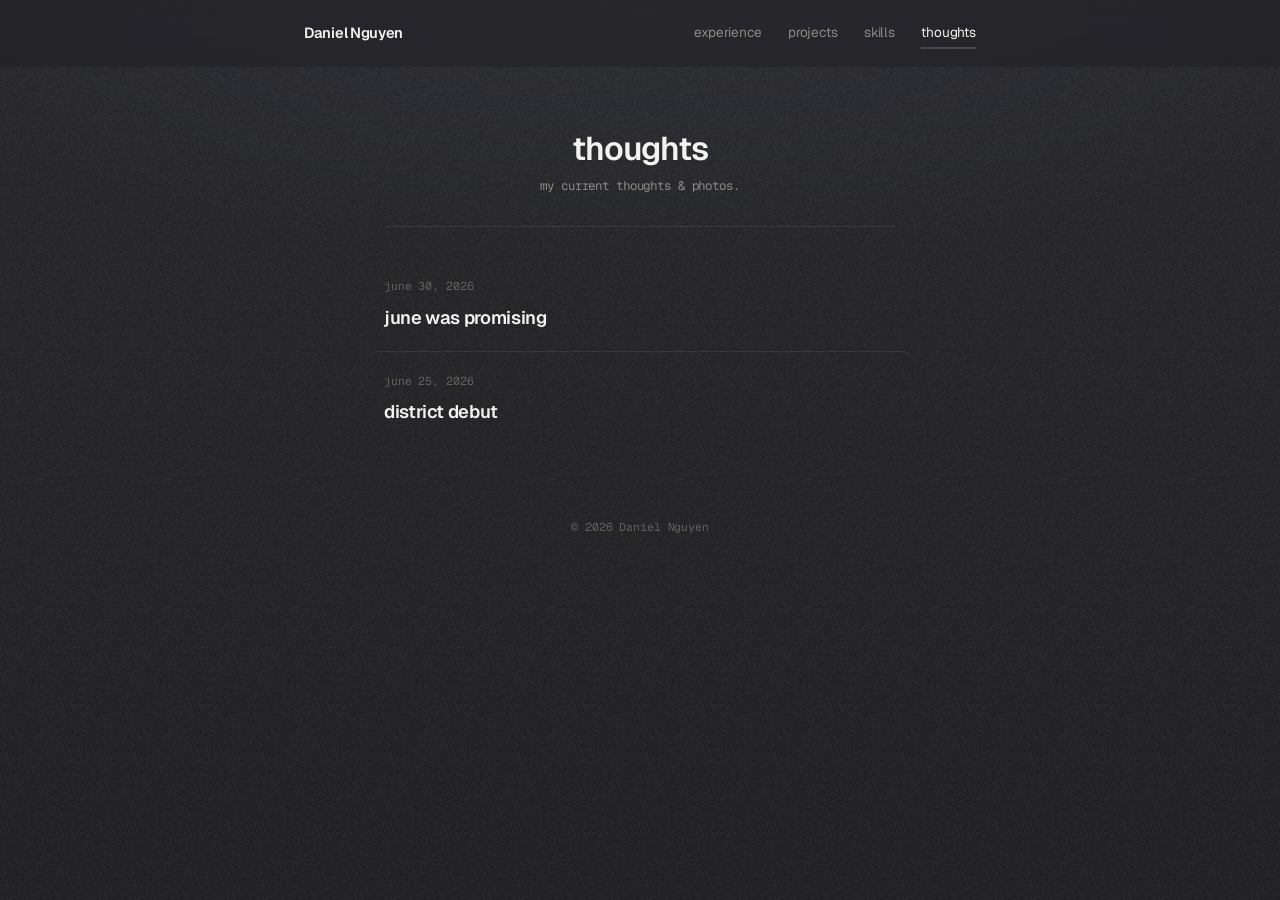
==== commit 805155c6: "Revert wabi-sabi rebrand; restore dark elevated UI Reverts b0af771, cb7c0e7, e931d8a to the design f" ====
--- a/blog.html
+++ b/blog.html
@@ -6,7 +6,7 @@
     <title>Thoughts – Daniel Nguyen</title>
     <link rel="preconnect" href="https://fonts.googleapis.com">
     <link rel="preconnect" href="https://fonts.gstatic.com" crossorigin>
-    <link href="https://fonts.googleapis.com/css2?family=Geist:wght@300;400;500;600&display=swap" rel="stylesheet">
+    <link href="https://fonts.googleapis.com/css2?family=Geist:wght@400;500;600;700&family=Geist+Mono:wght@400;500&display=swap" rel="stylesheet">
     <link rel="stylesheet" href="style.css">
 </head>
 <body>
--- a/style.css
+++ b/style.css
@@ -1,37 +1,45 @@
 /* ============================================================
-   Daniel Nguyen — 侘寂 / wabi-sabi
-   sumi ink on warm washi paper · feather-light Geist
-   kanso (simplicity) · ma (space) · fukinsei (asymmetry)
-   seijaku (stillness) · shibui (understatement)
+   Daniel Nguyen — design system
+   warm charcoal · Geist + Geist Mono · quiet periwinkle accent
    ============================================================ */
 :root {
-    /* washi paper + sumi ink */
-    --paper: #eceae3;
-    --paper-2: #e6e3da;
-    --ink: #2b2926;
-    --ink-soft: #514d46;
-    --muted: #6b665d;
-    --faint: #9a9488;
-
-    /* one quiet earth accent — used almost never (shibui) */
-    --clay: #9c6b52;
-    --clay-deep: #7c5340;
-    --clay-wash: rgba(156, 107, 82, 0.16);
-
-    /* hairwork */
-    --line: rgba(43, 41, 38, 0.14);
-    --line-soft: rgba(43, 41, 38, 0.07);
-
+    /* surfaces / ink */
+    --bg: #242427;
+    --bg-2: #202023;
+    --ink: #f3f2ef;
+    --ink-soft: #cbcac5;
+    --muted: #8d8a84;
+    --faint: #64615b;
+
+    /* accent — used sparingly (arrows, active, focus, links) */
+    --accent: #a9c1f2;
+    --accent-dim: #8ba6df;
+    --accent-wash: rgba(169, 193, 242, 0.12);
+
+    /* lines / fills */
+    --line: rgba(255, 255, 255, 0.08);
+    --line-strong: rgba(255, 255, 255, 0.16);
+    --surface: rgba(255, 255, 255, 0.028);
+    --surface-hover: rgba(255, 255, 255, 0.055);
+    --glass: rgba(255, 255, 255, 0.055);
+    --glass-border: rgba(255, 255, 255, 0.12);
+    --hair: rgba(255, 255, 255, 0.09);
+
+    /* type */
     --sans: 'Geist', -apple-system, BlinkMacSystemFont, 'Segoe UI', Helvetica, Arial, sans-serif;
-
-    /* asymmetric left gutter — content sits left, space breathes right (ma + fukinsei) */
-    --gutter: clamp(22px, 13vw, 210px);
-    --measure: 600px;
-    --radius: 4px;
-
-    /* stillness — slow, gentle, no bounce */
-    --ease: cubic-bezier(0.33, 0, 0.2, 1);
-    --slow: 0.9s;
+    --mono: 'Geist Mono', ui-monospace, 'SF Mono', 'JetBrains Mono', Menlo, monospace;
+
+    /* metrics */
+    --maxw: 820px;
+    --pad: 24px;
+    --radius: 22px;
+    --r-lg: 16px;
+    --r-md: 12px;
+    --r-sm: 9px;
+
+    /* motion — expo-out for that fluid, premium settle */
+    --ease: cubic-bezier(0.16, 1, 0.3, 1);
+    --dur: 0.35s;
 }
 
 * { margin: 0; padding: 0; box-sizing: border-box; }
@@ -40,19 +48,18 @@
 body {
     font-family: var(--sans);
     color: var(--ink-soft);
-    line-height: 1.75;
+    line-height: 1.6;
     font-size: 16px;
-    font-weight: 400;
-    letter-spacing: 0;
+    letter-spacing: -0.008em;
     -webkit-font-smoothing: antialiased;
     text-rendering: optimizeLegibility;
     min-height: 100vh;
-    background-color: var(--paper);
-}
-
-::selection { background: var(--clay-wash); color: var(--ink); }
-
-/* patina: warm unevenness + paper tooth (wabi-sabi) */
+    background-color: var(--bg);
+}
+
+::selection { background: var(--accent); color: #17181c; }
+
+/* depth: a whisper of light up top, film grain over everything */
 body::before {
     content: '';
     position: fixed;
@@ -60,8 +67,8 @@
     z-index: -2;
     pointer-events: none;
     background:
-        radial-gradient(140% 90% at 12% -5%, rgba(255, 253, 247, 0.7), transparent 45%),
-        radial-gradient(120% 120% at 100% 100%, rgba(156, 107, 82, 0.05), transparent 50%);
+        radial-gradient(120% 70% at 50% -8%, rgba(169, 193, 242, 0.06), transparent 55%),
+        linear-gradient(180deg, #26262a 0%, var(--bg) 34%, var(--bg-2) 100%);
 }
 body::after {
     content: '';
@@ -69,448 +76,592 @@
     inset: 0;
     z-index: -1;
     pointer-events: none;
-    opacity: 0.06;
-    mix-blend-mode: multiply;
+    opacity: 0.045;
     background-image: url('noise.png');
-    background-size: 220px 220px;
+    background-size: 128px 128px;
     background-repeat: repeat;
 }
 
 a { color: inherit; }
 :focus-visible {
-    outline: 1.5px solid var(--clay);
-    outline-offset: 4px;
-    border-radius: 2px;
-}
-
-/* Kindle-style highlight (Wispr Flow note) — re-toned for paper */
-.wispr { text-align: left; margin: 40px 0 2px; font-size: 0.9rem; line-height: 2.1; font-weight: 300; }
+    outline: 2px solid var(--accent);
+    outline-offset: 3px;
+    border-radius: 3px;
+}
+
+/* Kindle-style highlight (Wispr Flow note) */
+.wispr { text-align: center; margin: 32px 0 2px; font-size: 0.88rem; line-height: 2.05; }
 .hl {
-    background: var(--clay-wash);
-    color: var(--clay-deep);
+    background: #d3c4f0;
+    color: #261f3d;
     font-style: italic;
-    padding: 2px 6px;
-    border-radius: 2px;
+    padding: 3px 7px;
+    border-radius: 3px;
     box-decoration-break: clone;
     -webkit-box-decoration-break: clone;
 }
-.hl a { color: inherit; text-decoration: underline; text-underline-offset: 3px; text-decoration-thickness: 1px; white-space: nowrap; }
+.hl a { color: inherit; text-decoration: underline; text-underline-offset: 2px; text-decoration-thickness: 1px; white-space: nowrap; }
 .hl-blue {
-    background: rgba(74, 90, 120, 0.14);
-    color: #3b4763;
-    font-weight: 500;
-    padding: 2px 8px;
-    border-radius: 2px;
+    background: #bcd0f4;
+    color: #1f2a48;
+    font-weight: 700;
+    padding: 3px 9px;
+    border-radius: 3px;
     box-decoration-break: clone;
     -webkit-box-decoration-break: clone;
 }
 
-/* cursor glow removed (kanso) */
-.cursor-glow { display: none; }
-
-/* ---------- Top bar — plain, quiet, left-clustered (fukinsei) ---------- */
-.topbar { background: transparent; }
+/* cursor spotlight */
+.cursor-glow {
+    position: fixed;
+    top: 0; left: 0;
+    width: 300px; height: 300px;
+    margin: -150px 0 0 -150px;
+    border-radius: 50%;
+    pointer-events: none;
+    z-index: -1;
+    background: radial-gradient(circle, rgba(169, 193, 242, 0.06), transparent 60%);
+    opacity: 0;
+    transition: opacity 0.6s ease;
+    will-change: transform;
+}
+@media (hover: none) { .cursor-glow { display: none; } }
+
+/* ---------- Top bar — sticky, frosted ---------- */
+.topbar {
+    position: sticky;
+    top: 0;
+    z-index: 50;
+    background: rgba(33, 32, 35, 0.55);
+    backdrop-filter: blur(14px) saturate(150%);
+    -webkit-backdrop-filter: blur(14px) saturate(150%);
+    border-bottom: 1px solid transparent;
+    transition: border-color var(--dur) var(--ease), background var(--dur) var(--ease);
+}
+.topbar.scrolled { border-bottom-color: var(--line); }
 .topbar-inner {
-    max-width: 940px;
-    margin: 0;
-    padding: 40px var(--gutter) 0;
+    max-width: 720px;
+    margin: 0 auto;
+    padding: 18px var(--pad);
     display: flex;
-    align-items: baseline;
-    gap: clamp(28px, 6vw, 68px);
+    justify-content: space-between;
+    align-items: center;
 }
 .wordmark {
-    font-size: 0.9rem;
-    font-weight: 500;
-    letter-spacing: 0.01em;
+    font-size: 0.92rem;
+    font-weight: 600;
+    letter-spacing: -0.02em;
     color: var(--ink);
     text-decoration: none;
-    white-space: nowrap;
-    transition: opacity 0.4s var(--ease);
-}
-.wordmark:hover { opacity: 0.55; }
-.topbar nav { display: flex; gap: clamp(18px, 3vw, 30px); }
+    transition: opacity 0.2s var(--ease);
+}
+.wordmark:hover { opacity: 0.7; }
+.topbar nav { display: flex; gap: 26px; }
 .topbar nav a {
     position: relative;
     font-size: 0.85rem;
-    font-weight: 400;
     color: var(--muted);
     text-decoration: none;
-    padding-bottom: 2px;
-    transition: color 0.4s var(--ease);
+    padding: 4px 0;
+    transition: color 0.2s var(--ease);
 }
 .topbar nav a::after {
     content: '';
     position: absolute;
-    left: 0; bottom: 0;
-    width: 100%;
-    height: 1px;
-    background: currentColor;
-    transform: scaleX(0);
-    transform-origin: left;
-    transition: transform 0.5s var(--ease);
+    left: 0; right: 100%; bottom: -1px;
+    height: 1.5px;
+    background: var(--accent);
+    transition: right 0.3s var(--ease);
 }
 .topbar nav a:hover { color: var(--ink); }
-.topbar nav a:hover::after { transform: scaleX(1); }
+.topbar nav a:hover::after { right: 0; }
 .topbar nav a.active { color: var(--ink); }
-.topbar nav a.active::after { transform: scaleX(1); background: var(--clay); }
-
-/* ---------- Page — left-offset column, generous ma ---------- */
-.page {
-    max-width: var(--measure);
-    margin: 0;
-    margin-left: var(--gutter);
-    padding: clamp(88px, 15vh, 150px) var(--gutter) 120px 0;
-}
-@media (max-width: 720px) { .page { padding-right: 22px; } }
+.topbar nav a.active::after { right: 0; background: var(--line-strong); }
+
+/* ---------- Page ---------- */
+.page { max-width: var(--maxw); margin: 0 auto; padding: 64px var(--pad) 48px; }
 .panel { padding: 0; }
 
-/* ---------- Header — left aligned, asymmetric (fukinsei) ---------- */
-.head { text-align: left; margin-bottom: 20px; }
+/* ---------- Header (centered) ---------- */
+.head { text-align: center; margin-bottom: 16px; }
 .avatar {
-    width: 84px;
-    height: 84px;
+    width: 116px;
+    height: 116px;
     object-fit: cover;
     border-radius: 50%;
-    filter: grayscale(0.15) contrast(0.98);
-    box-shadow: 0 1px 0 rgba(255, 255, 255, 0.5), 0 0 0 1px var(--line);
+    border: 1px solid var(--line-strong);
+    box-shadow: 0 20px 50px -18px rgba(0, 0, 0, 0.7), 0 0 0 6px rgba(255, 255, 255, 0.02);
     display: block;
-    margin: 0 0 30px;
-    transition: filter 0.7s var(--ease);
-}
-.avatar:hover { filter: grayscale(0); }
-.head h1 {
-    font-size: clamp(2.3rem, 6vw, 3.4rem);
-    font-weight: 300;
-    letter-spacing: -0.035em;
-    color: var(--ink);
-    line-height: 1.04;
-}
+    margin: 0 auto 22px;
+    transition: transform 0.5s var(--ease), box-shadow 0.5s var(--ease);
+}
+.avatar:hover { transform: translateY(-2px); box-shadow: 0 26px 60px -18px rgba(0, 0, 0, 0.75), 0 0 0 6px var(--accent-wash); }
+.head h1 { font-size: 2.05rem; font-weight: 600; letter-spacing: -0.035em; color: var(--ink); line-height: 1.08; }
 .head .tag {
-    font-size: 0.9rem;
-    font-weight: 300;
+    font-family: var(--mono);
+    font-size: 0.78rem;
     color: var(--muted);
-    margin-top: 14px;
-    letter-spacing: 0.01em;
-}
-.social { display: flex; justify-content: flex-start; gap: 20px; margin-top: 26px; }
-.social a { display: inline-flex; }
-.social a svg { width: 18px; height: 18px; fill: var(--muted); transition: fill 0.4s var(--ease), transform 0.5s var(--ease); }
-.social a:hover svg { fill: var(--clay); transform: translateY(-2px); }
-
-/* short, off-center rule — imperfect, asymmetric (fukinsei/shibui) */
-.divider { width: 40px; height: 1px; background: var(--ink); opacity: 0.24; margin: 46px 0; border: 0; }
-
-/* ---------- Homepage hub — quiet list, deep breathing room (ma) ---------- */
+    margin-top: 10px;
+    letter-spacing: -0.01em;
+}
+.social { display: flex; justify-content: center; gap: 8px; margin-top: 20px; }
+.social a {
+    display: inline-flex;
+    align-items: center;
+    justify-content: center;
+    width: 38px; height: 38px;
+    border-radius: var(--r-sm);
+    border: 1px solid transparent;
+    transition: background 0.2s var(--ease), border-color 0.2s var(--ease), transform 0.2s var(--ease);
+}
+.social a svg { width: 19px; height: 19px; fill: var(--muted); transition: fill 0.2s var(--ease); }
+.social a:hover { background: var(--surface-hover); border-color: var(--line); transform: translateY(-2px); }
+.social a:hover svg { fill: var(--ink); }
+
+.divider { height: 1px; background: var(--line); margin: 30px 0; border: 0; }
+
+/* ---------- Homepage hub: numbered section links ---------- */
+.panel { counter-reset: sxn; }
 .sxn {
+    position: relative;
     display: flex;
     align-items: baseline;
-    gap: 20px;
-    padding: 26px 0;
-    border-top: 1px solid var(--line-soft);
+    gap: 16px;
+    padding: 20px 18px 20px 16px;
+    margin: 0 -18px;
+    border-radius: var(--r-md);
     text-decoration: none;
     color: inherit;
-    transition: padding-left 0.55s var(--ease);
-}
-.sxn:first-of-type { border-top: 0; }
-.sxn:hover { padding-left: 8px; }
+    transition: background 0.25s var(--ease), transform 0.25s var(--ease);
+}
+.sxn + .sxn { box-shadow: 0 -1px 0 var(--line); }
+.sxn::before {
+    counter-increment: sxn;
+    content: counter(sxn, decimal-leading-zero);
+    font-family: var(--mono);
+    font-size: 0.72rem;
+    color: var(--faint);
+    padding-top: 4px;
+    transition: color 0.25s var(--ease);
+}
 .sxn-title {
-    position: relative;
-    font-size: 1.4rem;
-    font-weight: 300;
+    font-size: 1.12rem;
+    font-weight: 600;
     letter-spacing: -0.02em;
     color: var(--ink);
 }
-.sxn-title::after {
-    content: '';
-    position: absolute;
-    left: 0; bottom: -3px;
-    width: 100%;
-    height: 1px;
-    background: var(--clay);
-    transform: scaleX(0);
-    transform-origin: left;
-    transition: transform 0.55s var(--ease);
-}
-.sxn:hover .sxn-title::after { transform: scaleX(1); }
-.sxn-desc { font-size: 0.84rem; font-weight: 300; color: var(--muted); }
-.sxn-arrow { display: none; } /* kanso — remove ornament */
+.sxn-desc { font-family: var(--mono); font-size: 0.76rem; color: var(--muted); letter-spacing: -0.01em; }
+.sxn-arrow {
+    margin-left: auto;
+    align-self: center;
+    color: var(--faint);
+    transition: transform 0.25s var(--ease), color 0.25s var(--ease);
+}
+.sxn:hover { background: var(--surface-hover); }
+.sxn:hover::before { color: var(--accent); }
+.sxn:hover .sxn-arrow { transform: translateX(4px); color: var(--accent); }
 
 /* ---------- Two-column body ---------- */
-.cols { display: grid; grid-template-columns: 1fr 1fr; gap: 4px 56px; align-items: start; }
+.cols { display: grid; grid-template-columns: 1fr 1fr; gap: 4px 52px; align-items: start; }
 .col { min-width: 0; }
 
 /* ---------- Blocks (left-aligned list) ---------- */
-.block { margin-bottom: 56px; }
+.block { margin-bottom: 34px; }
 .col .block:last-child { margin-bottom: 0; }
 .block-label {
-    font-size: 0.72rem;
-    letter-spacing: 0.24em;
-    text-transform: lowercase;
+    font-family: var(--mono);
+    font-size: 0.68rem;
+    letter-spacing: 0.16em;
+    text-transform: uppercase;
     color: var(--faint);
-    font-weight: 400;
-    margin-bottom: 22px;
+    font-weight: 500;
+    margin-bottom: 14px;
+    padding-bottom: 10px;
+    border-bottom: 1px solid var(--line);
 }
 .entry {
     display: flex;
     justify-content: space-between;
     align-items: baseline;
-    gap: 24px;
-    padding: 10px 0;
+    gap: 20px;
+    padding: 8px 0;
     text-decoration: none;
     color: inherit;
-    transition: opacity 0.4s var(--ease);
-}
-a.entry:hover { opacity: 0.55; }
-.e-main { min-width: 0; font-size: 0.98rem; font-weight: 400; line-height: 1.55; }
-.entry .org { color: var(--ink); font-weight: 500; }
-.entry .role { color: var(--muted); font-weight: 300; }
+    transition: opacity 0.2s var(--ease);
+}
+a.entry:hover { opacity: 0.62; }
+.e-main { min-width: 0; font-size: 0.95rem; line-height: 1.5; }
+.entry .org { color: var(--ink); font-weight: 600; }
+.entry .role { color: var(--muted); }
 .entry .role::before { content: "  ·  "; color: var(--faint); }
 .entry .yr, .entry .stack {
     flex-shrink: 0;
     white-space: nowrap;
-    font-size: 0.8rem;
-    font-weight: 300;
+    font-family: var(--mono);
+    font-size: 0.75rem;
     color: var(--faint);
-    letter-spacing: 0.01em;
-}
-
-/* inline link — thin ink underline, clay on hover (shibui) */
+    letter-spacing: -0.02em;
+}
+
+/* inline link inside an entry */
 .lnk {
     color: inherit;
     text-decoration: none;
-    border-bottom: 1px solid var(--line);
-    transition: border-color 0.4s var(--ease);
-}
-.lnk:hover { border-color: var(--clay); }
+    border-bottom: 1px solid var(--line-strong);
+    transition: border-color 0.2s var(--ease), color 0.2s var(--ease);
+}
+.lnk:hover { border-color: var(--accent); color: var(--ink); }
 
 /* projects list */
 .proj-item {
+    position: relative;
     display: block;
     text-decoration: none;
     color: inherit;
-    padding: 24px 0;
-    border-top: 1px solid var(--line-soft);
-    transition: padding-left 0.55s var(--ease);
-}
-.proj-item:first-of-type { border-top: 0; }
-.proj-item:hover { padding-left: 8px; }
+    padding: 20px 18px;
+    margin: 0 -18px;
+    border-radius: var(--r-md);
+    transition: background 0.25s var(--ease);
+}
+.proj-item + .proj-item { box-shadow: 0 -1px 0 var(--line); }
+.proj-item:hover { background: var(--surface-hover); }
 .proj-name {
-    font-size: 1.15rem;
-    font-weight: 300;
-    letter-spacing: -0.015em;
+    font-size: 1.04rem;
+    font-weight: 600;
+    letter-spacing: -0.02em;
     color: var(--ink);
-    margin-bottom: 14px;
+    margin-bottom: 12px;
     display: flex;
     align-items: center;
 }
 .gh-icon {
-    width: 14px; height: 14px;
+    width: 15px; height: 15px;
     fill: var(--faint);
-    margin-left: 12px;
+    margin-left: 9px;
     flex-shrink: 0;
-    transition: fill 0.4s var(--ease);
-}
-.proj-item:hover .gh-icon { fill: var(--clay); }
-
-/* tags — borderless, middot-separated (kanso/shibui) */
-.tags { display: flex; flex-wrap: wrap; align-items: baseline; }
-.tags span {
-    font-size: 0.85rem;
-    font-weight: 300;
-    color: var(--muted);
-    letter-spacing: 0.01em;
-}
-.tags span:not(:first-child)::before {
-    content: '·';
-    color: var(--faint);
-    margin: 0 11px;
-}
+    transition: fill 0.2s var(--ease), transform 0.2s var(--ease);
+}
+.proj-item:hover .gh-icon { fill: var(--accent); transform: translate(2px, -2px); }
+.proj-item .tags span {
+    font-family: var(--mono);
+    font-size: 0.74rem;
+    letter-spacing: -0.02em;
+    color: var(--ink-soft);
+    background: var(--surface);
+    border: 1px solid var(--line);
+    border-radius: var(--r-sm);
+    padding: 4px 10px;
+    transition: border-color 0.2s var(--ease), background 0.2s var(--ease);
+}
+.proj-item:hover .tags span { border-color: var(--line-strong); background: rgba(255, 255, 255, 0.07); }
 
 /* publications */
-.pub { margin-bottom: 24px; max-width: 60ch; }
+.pub { margin-bottom: 18px; max-width: 62ch; }
 .pub:last-child { margin-bottom: 0; }
-.pub-title { font-size: 1rem; font-weight: 400; color: var(--ink); line-height: 1.6; }
+.pub-title { font-size: 0.96rem; font-weight: 500; color: var(--ink); line-height: 1.55; }
 a.pub-title {
     text-decoration: none;
-    border-bottom: 1px solid var(--line);
+    border-bottom: 1px solid var(--line-strong);
     padding-bottom: 1px;
-    transition: border-color 0.4s var(--ease);
-}
-a.pub-title:hover { border-color: var(--clay); }
-.pub-meta { font-size: 0.78rem; font-weight: 300; color: var(--faint); margin-top: 8px; letter-spacing: 0.02em; }
-
-/* ---------- Skills ---------- */
-.skill-line { display: flex; gap: 24px; align-items: baseline; padding: 16px 0; border-top: 1px solid var(--line-soft); }
-.skill-line:first-of-type { border-top: 0; }
+    transition: border-color 0.2s var(--ease);
+}
+a.pub-title:hover { border-color: var(--accent); }
+.pub-meta { font-family: var(--mono); font-size: 0.74rem; color: var(--faint); margin-top: 6px; letter-spacing: -0.01em; }
+
+/* ---------- Skills (chips) ---------- */
+.skill-line { display: flex; gap: 16px; align-items: baseline; padding: 12px 0; }
+.skill-line + .skill-line { box-shadow: 0 -1px 0 var(--line); }
 .skill-k {
     flex-shrink: 0;
-    width: 92px;
+    width: 82px;
+    font-family: var(--mono);
+    font-size: 0.72rem;
+    color: var(--muted);
+    text-transform: lowercase;
+    letter-spacing: -0.01em;
+    padding-top: 5px;
+}
+.tags { display: flex; flex-wrap: wrap; gap: 7px; }
+.tags span {
+    font-family: var(--mono);
     font-size: 0.76rem;
-    font-weight: 300;
+    letter-spacing: -0.02em;
+    color: var(--ink-soft);
+    background: var(--surface);
+    border: 1px solid var(--line);
+    border-radius: var(--r-sm);
+    padding: 4px 10px;
+    transition: border-color 0.2s var(--ease), color 0.2s var(--ease), background 0.2s var(--ease);
+}
+.tags span:hover { border-color: var(--line-strong); color: var(--ink); background: var(--surface-hover); }
+
+/* coursework */
+.coursework { margin-top: 40px; }
+.course-label {
+    font-family: var(--mono);
+    font-size: 0.68rem;
+    letter-spacing: 0.16em;
+    text-transform: uppercase;
+    font-weight: 500;
     color: var(--faint);
-    text-transform: lowercase;
-    letter-spacing: 0.04em;
-    padding-top: 3px;
-}
-
-/* coursework — airy two columns, no bullets (ma/kanso) */
-.coursework { margin-top: 60px; }
-.course-label {
-    font-size: 0.72rem;
-    letter-spacing: 0.24em;
-    text-transform: lowercase;
-    font-weight: 400;
-    color: var(--faint);
+    padding-bottom: 10px;
+    border-bottom: 1px solid var(--line);
     display: block;
-    margin-bottom: 8px;
 }
 .course-list {
-    margin-top: 20px;
+    margin-top: 18px;
     list-style: none;
     padding: 0;
     display: grid;
     grid-template-columns: 1fr 1fr;
-    gap: 2px 48px;
-}
-.course-list li { font-size: 0.92rem; font-weight: 300; line-height: 1.5; color: var(--muted); padding: 8px 0; }
+    gap: 2px 40px;
+}
+.course-list li {
+    font-size: 0.9rem;
+    line-height: 1.4;
+    color: var(--muted);
+    padding: 7px 0;
+    padding-left: 18px;
+    position: relative;
+}
+.course-list li::before {
+    content: '';
+    position: absolute;
+    left: 0; top: 0.85em;
+    width: 5px; height: 5px;
+    border-radius: 50%;
+    background: var(--faint);
+}
 @media (max-width: 540px) { .course-list { grid-template-columns: 1fr; } }
 
 .mail {
     font-size: 0.95rem;
     color: var(--ink);
     text-decoration: none;
-    border-bottom: 1px solid var(--line);
-    transition: border-color 0.4s var(--ease);
-}
-.mail:hover { border-color: var(--clay); }
-
-/* ---------- Minimal centered stage (unused legacy, kept safe) ---------- */
-.stage { min-height: 100vh; display: flex; flex-direction: column; align-items: flex-start; justify-content: center; text-align: left; padding: 64px var(--gutter); }
+    border-bottom: 1px solid var(--line-strong);
+    transition: border-color 0.2s var(--ease);
+}
+.mail:hover { border-color: var(--accent); }
+
+/* ---------- Minimal centered stage ---------- */
+.stage {
+    min-height: 100vh;
+    display: flex;
+    flex-direction: column;
+    align-items: center;
+    justify-content: center;
+    text-align: center;
+    padding: 64px 24px;
+}
 .stage .avatar { margin: 0 0 24px; }
-.stage h1 { font-size: 2.2rem; font-weight: 300; letter-spacing: -0.03em; color: var(--ink); }
-.stage .tag { font-size: 0.9rem; color: var(--muted); margin-top: 10px; }
-.nav-min { display: flex; flex-wrap: wrap; gap: 24px; margin-top: 30px; }
-.nav-min a, .nav-min button { font-family: inherit; font-size: 0.92rem; color: var(--muted); background: none; border: none; padding: 0; cursor: pointer; text-decoration: none; transition: color 0.4s var(--ease); }
+.stage h1 { font-size: 2rem; font-weight: 600; letter-spacing: -0.03em; color: var(--ink); }
+.stage .tag { font-size: 0.88rem; color: var(--muted); margin-top: 8px; }
+.nav-min { display: flex; flex-wrap: wrap; justify-content: center; gap: 24px; margin-top: 30px; }
+.nav-min a, .nav-min button {
+    font-family: inherit;
+    font-size: 0.92rem;
+    color: var(--muted);
+    background: none;
+    border: none;
+    padding: 0;
+    cursor: pointer;
+    text-decoration: none;
+    transition: color 0.2s var(--ease);
+}
 .nav-min a:hover, .nav-min button:hover { color: var(--ink); }
 .stage .social { margin-top: 28px; }
 
-/* ---------- Action pills / modal (legacy, re-toned) ---------- */
-.actions { display: flex; flex-wrap: wrap; gap: 12px; margin-top: 28px; }
-.action-btn { font-family: inherit; font-size: 0.88rem; font-weight: 300; color: var(--ink); background: transparent; border: 1px solid var(--line); border-radius: var(--radius); padding: 11px 22px; cursor: pointer; transition: border-color 0.4s var(--ease); }
-.action-btn:hover { border-color: var(--ink); }
-.modal-overlay { position: fixed; inset: 0; z-index: 100; display: flex; align-items: center; justify-content: center; padding: 24px; background: rgba(43, 41, 38, 0.32); backdrop-filter: blur(3px); -webkit-backdrop-filter: blur(3px); opacity: 0; pointer-events: none; transition: opacity 0.4s var(--ease); }
+/* ---------- Action pills ---------- */
+.actions { display: flex; flex-wrap: wrap; justify-content: center; gap: 10px; margin-top: 28px; }
+.action-btn {
+    font-family: inherit;
+    font-size: 0.88rem;
+    color: var(--ink-soft);
+    background: var(--glass);
+    border: 1px solid var(--glass-border);
+    border-radius: 11px;
+    padding: 11px 20px;
+    cursor: pointer;
+    transition: color 0.2s var(--ease), background 0.2s var(--ease), border-color 0.2s var(--ease), transform 0.2s var(--ease);
+}
+.action-btn:hover {
+    color: var(--ink);
+    background: var(--surface-hover);
+    border-color: var(--line-strong);
+    transform: translateY(-1px);
+}
+
+/* ---------- Modal ---------- */
+.modal-overlay {
+    position: fixed;
+    inset: 0;
+    z-index: 100;
+    display: flex;
+    align-items: center;
+    justify-content: center;
+    padding: 24px;
+    background: rgba(6, 6, 9, 0.62);
+    backdrop-filter: blur(7px);
+    -webkit-backdrop-filter: blur(7px);
+    opacity: 0;
+    pointer-events: none;
+    transition: opacity 0.22s var(--ease);
+}
 .modal-overlay.open { opacity: 1; pointer-events: auto; }
-.modal { position: relative; width: 100%; max-width: 520px; max-height: 82vh; overflow-y: auto; background: var(--paper); border: 1px solid var(--line); border-radius: 6px; padding: 40px 36px; box-shadow: 0 40px 90px -30px rgba(43, 41, 38, 0.4); transform: translateY(10px); transition: transform 0.4s var(--ease); }
+.modal {
+    position: relative;
+    width: 100%;
+    max-width: 520px;
+    max-height: 82vh;
+    overflow-y: auto;
+    background: rgba(20, 21, 26, 0.92);
+    backdrop-filter: blur(26px) saturate(170%);
+    -webkit-backdrop-filter: blur(26px) saturate(170%);
+    border: 1px solid var(--glass-border);
+    border-radius: 22px;
+    padding: 36px 34px;
+    box-shadow: 0 30px 80px -20px rgba(0, 0, 0, 0.7);
+    transform: translateY(10px) scale(0.985);
+    transition: transform 0.22s var(--ease);
+}
 .modal-overlay.open .modal { transform: none; }
-.modal-title { font-size: 0.72rem; letter-spacing: 0.24em; text-transform: lowercase; color: var(--faint); font-weight: 400; margin-bottom: 24px; }
-.modal-close { position: absolute; top: 20px; right: 20px; width: 30px; height: 30px; display: flex; align-items: center; justify-content: center; background: none; border: 1px solid var(--line); border-radius: 50%; color: var(--muted); font-size: 1.1rem; line-height: 1; cursor: pointer; transition: color 0.4s var(--ease), border-color 0.4s var(--ease); }
-.modal-close:hover { color: var(--ink); border-color: var(--ink); }
+.modal-title { font-family: var(--mono); font-size: 0.7rem; letter-spacing: 0.16em; text-transform: uppercase; color: var(--faint); font-weight: 500; margin-bottom: 24px; }
+.modal-close {
+    position: absolute;
+    top: 18px; right: 18px;
+    width: 30px; height: 30px;
+    display: flex;
+    align-items: center;
+    justify-content: center;
+    background: var(--glass);
+    border: 1px solid var(--glass-border);
+    border-radius: 9px;
+    color: var(--muted);
+    font-size: 1.15rem;
+    line-height: 1;
+    cursor: pointer;
+    transition: color 0.2s var(--ease), background 0.2s var(--ease);
+}
+.modal-close:hover { color: var(--ink); background: rgba(255, 255, 255, 0.12); }
 
 /* ---------- Blog ---------- */
-.about-text { font-size: 1.5rem; font-weight: 300; letter-spacing: -0.02em; color: var(--ink); line-height: 1.4; }
-.about-sub { font-size: 1rem; font-weight: 300; color: var(--muted); margin-top: 14px; }
+.about-text { font-size: 1.4rem; font-weight: 600; letter-spacing: -0.02em; color: var(--ink); line-height: 1.3; }
+.about-sub { font-size: 0.98rem; color: var(--muted); margin-top: 12px; }
 .post {
+    position: relative;
     display: block;
     text-decoration: none;
     color: inherit;
-    padding: 28px 0;
-    border-top: 1px solid var(--line-soft);
-    transition: padding-left 0.55s var(--ease);
-}
-.post:first-of-type { border-top: 0; }
-.post:hover { padding-left: 8px; }
-.post .date { font-size: 0.76rem; font-weight: 300; color: var(--faint); margin-bottom: 9px; text-transform: lowercase; letter-spacing: 0.03em; }
-.post .title { font-size: 1.35rem; font-weight: 300; letter-spacing: -0.02em; color: var(--ink); transition: color 0.4s var(--ease); }
-.post:hover .title { color: var(--clay-deep); }
-.empty { font-size: 0.92rem; color: var(--muted); padding: 8px 0; }
+    padding: 20px 18px;
+    margin: 0 -18px;
+    border-radius: var(--r-md);
+    transition: background 0.25s var(--ease);
+}
+.post + .post { box-shadow: 0 -1px 0 var(--line); }
+.post:hover { background: var(--surface-hover); }
+.post .date { font-family: var(--mono); font-size: 0.72rem; color: var(--faint); margin-bottom: 7px; text-transform: lowercase; letter-spacing: -0.01em; }
+.post .title { font-size: 1.14rem; font-weight: 600; letter-spacing: -0.02em; color: var(--ink); transition: color 0.2s var(--ease); }
+.post:hover .title { color: var(--accent); }
+.empty { font-size: 0.92rem; color: var(--muted); text-align: center; padding: 8px 0; }
 
 /* ---------- Journal entry ---------- */
 .entry-head { margin-bottom: 56px; }
-.entry-head .date { font-size: 0.78rem; font-weight: 300; color: var(--faint); text-transform: lowercase; letter-spacing: 0.04em; margin-bottom: 14px; }
-.entry-head h1 { font-size: clamp(2rem, 5vw, 2.9rem); font-weight: 300; letter-spacing: -0.035em; color: var(--ink); line-height: 1.05; }
+.entry-head .date { font-family: var(--mono); font-size: 0.76rem; color: var(--faint); text-transform: lowercase; letter-spacing: 0.02em; margin-bottom: 12px; }
+.entry-head h1 { font-size: clamp(2rem, 5vw, 2.8rem); font-weight: 600; letter-spacing: -0.035em; color: var(--ink); line-height: 1.05; }
 .entry-back {
     display: inline-block;
-    margin-bottom: 32px;
-    font-size: 0.82rem;
-    font-weight: 300;
+    margin-bottom: 28px;
+    font-family: var(--mono);
+    font-size: 0.78rem;
     color: var(--muted);
     text-decoration: none;
-    transition: color 0.4s var(--ease), transform 0.5s var(--ease);
-}
-.entry-back:hover { color: var(--ink); transform: translateX(-4px); }
-
+    transition: color 0.2s var(--ease), transform 0.2s var(--ease);
+}
+.entry-back:hover { color: var(--ink); transform: translateX(-3px); }
+
+/* title block overlaid on the main photo */
 .ph.feature { position: relative; }
 .feature-overlay {
     position: absolute;
     left: 0; right: 0; top: 0;
     padding: 22px 26px 34px;
     text-align: left;
-    background: linear-gradient(to bottom, rgba(0,0,0,0.72), rgba(0,0,0,0.28) 50%, transparent);
+    background: linear-gradient(to bottom, rgba(0,0,0,0.8), rgba(0,0,0,0.34) 50%, transparent);
     pointer-events: none;
 }
 .feature-overlay .entry-back { display: inline-block; margin-bottom: 12px; font-size: 0.82rem; color: rgba(255,255,255,0.85); pointer-events: auto; }
 .feature-overlay .entry-back:hover { color: #fff; }
 .feature-overlay .date { font-size: 0.75rem; color: rgba(255,255,255,0.82); text-transform: lowercase; letter-spacing: 0.05em; margin-bottom: 4px; }
-.feature-overlay h1 { font-size: clamp(1.7rem, 3.6vw, 2.4rem); font-weight: 300; letter-spacing: -0.03em; line-height: 1.05; color: #fff; margin: 0; }
-
-.entry-main { padding: 40px 0 96px; }
-.entry-col { max-width: 1120px; margin: 0 auto; padding: 0 var(--gutter); }
+.feature-overlay h1 { font-size: clamp(1.7rem, 3.6vw, 2.4rem); font-weight: 600; letter-spacing: -0.03em; line-height: 1.05; color: #fff; margin: 0; }
+
+/* photo essay — photo cluster left, text right */
+.entry-main { padding: 56px 0 96px; }
+.entry-col { max-width: 1120px; margin: 0 auto; padding: 0 36px; }
 .entry-body {
     max-width: 1120px;
-    margin: 48px auto 0;
-    padding: 0 var(--gutter);
+    margin: 40px auto 0;
+    padding: 0 36px;
     display: grid;
     grid-template-columns: 1.35fr 1fr;
-    gap: 56px;
+    gap: 44px;
     align-items: start;
 }
 
 .ph {
     margin: 0;
-    border-radius: var(--radius);
+    border-radius: var(--r-md);
     overflow: hidden;
-    background: var(--paper-2);
-    box-shadow: 0 0 0 1px var(--line);
+    background: var(--surface);
+    border: 1px solid var(--line);
     cursor: zoom-in;
 }
-.ph img { width: 100%; height: 100%; object-fit: cover; display: block; transition: opacity 0.6s var(--ease), transform 0.9s var(--ease); }
-.ph:hover img { opacity: 0.94; transform: scale(1.015); }
+.ph img { width: 100%; height: 100%; object-fit: cover; display: block; transition: opacity 0.3s var(--ease), transform 0.5s var(--ease); }
+.ph:hover img { opacity: 0.92; transform: scale(1.02); }
 .ph.feature { aspect-ratio: 3 / 2; }
 .ph.feature img { object-position: center 42%; }
 
-.photos { position: sticky; top: 40px; align-self: start; }
-.photo-row { display: grid; grid-template-columns: 1fr 1.4fr 1fr; gap: 10px; height: 250px; margin-top: 10px; }
+/* photos pin on the left while the text scrolls */
+.photos { position: sticky; top: 88px; align-self: start; }
+.photo-row { display: grid; grid-template-columns: 1fr 1.4fr 1fr; gap: 8px; height: 250px; margin-top: 8px; }
 .photo-row .ph { height: 100%; }
 .photo-row .ph img { object-position: center 28%; }
 .photo-row .ph:nth-child(2) img { object-position: center 48%; }
 
-.text-col { display: flex; flex-direction: column; gap: 22px; }
-.text-col p { font-size: 1.06rem; font-weight: 300; line-height: 1.95; color: var(--ink-soft); margin: 0; max-width: 66ch; }
-.text-col strong { color: var(--ink); font-weight: 600; }
-.note p { font-size: 1.02rem; font-weight: 300; line-height: 1.9; color: var(--ink-soft); }
-.note.empty { border: 1px dashed var(--line); border-radius: var(--radius); padding: 26px 28px; color: var(--faint); font-style: italic; font-size: 0.9rem; }
+.text-col { display: flex; flex-direction: column; gap: 18px; }
+.text-col p { font-size: 1.05rem; line-height: 1.8; color: var(--ink-soft); margin: 0; max-width: 68ch; }
+.text-col strong { color: var(--ink); font-weight: 700; }
+.note p { font-size: 1.02rem; line-height: 1.72; color: var(--ink-soft); }
+.note.empty {
+    border: 1px dashed var(--line);
+    border-radius: var(--r-md);
+    padding: 24px 26px;
+    color: var(--faint);
+    font-style: italic;
+    font-size: 0.9rem;
+}
 
 @media (max-width: 720px) {
     .entry-col, .entry-body { padding: 0 22px; }
-    .entry-body { grid-template-columns: 1fr; gap: 24px; }
+    .entry-body { grid-template-columns: 1fr; gap: 22px; }
     .photos { position: static; }
     .photo-row { height: 32vw; max-height: 210px; }
 }
 
+/* entry page — fixed viewport, only the writing scrolls (desktop) */
 @media (min-width: 721px) and (min-height: 600px) and (hover: hover) and (pointer: fine) {
     body.entry-page { height: 100vh; overflow: hidden; display: flex; flex-direction: column; }
     .entry-page .topbar { flex-shrink: 0; }
-    .entry-page .entry-main { flex: 1; min-height: 0; display: flex; flex-direction: column; padding: 20px 0; }
+    .entry-page .entry-main { flex: 1; min-height: 0; display: flex; flex-direction: column; padding: 14px 0; }
     .entry-page .entry-col { flex-shrink: 0; width: 100%; }
     .entry-page .entry-head { margin-bottom: 0; }
-    .entry-page .entry-body { flex: 0 0 auto; width: 100%; height: clamp(360px, calc(100vh - 300px), 640px); margin: 24px auto 0; align-items: stretch; min-height: 0; }
-    .entry-page .photos { position: static; height: 100%; display: flex; flex-direction: column; gap: 10px; min-height: 0; overflow: hidden; }
+    .entry-page .entry-body { flex: 0 0 auto; width: 100%; height: clamp(360px, calc(100vh - 290px), 640px); margin: 20px auto 0; align-items: stretch; min-height: 0; }
+    .entry-page .photos { position: static; height: 100%; display: flex; flex-direction: column; gap: 8px; min-height: 0; overflow: hidden; }
     .entry-page .ph.feature { flex: 0 0 auto; min-height: 0; aspect-ratio: 3 / 2; }
     .entry-page .photo-row { flex: 1 1 auto; min-height: 0; height: auto; margin-top: 0; }
-    .entry-page .text-col { height: 100%; overflow-y: auto; padding-right: 16px; }
+    .entry-page .text-col { height: 100%; overflow-y: auto; padding-right: 14px; }
     .entry-page footer { display: none; }
-    .entry-page .text-col::-webkit-scrollbar { width: 5px; }
-    .entry-page .text-col::-webkit-scrollbar-thumb { background: var(--line); border-radius: 3px; }
+    .entry-page .text-col::-webkit-scrollbar { width: 6px; }
+    .entry-page .text-col::-webkit-scrollbar-thumb { background: var(--line-strong); border-radius: 3px; }
     .entry-page .text-col::-webkit-scrollbar-track { background: transparent; }
 }
 
@@ -521,44 +672,45 @@
     position: fixed;
     inset: 0;
     z-index: 1000;
-    background: rgba(236, 234, 227, 0.94);
+    background: rgba(8, 8, 10, 0.94);
     backdrop-filter: blur(6px);
     -webkit-backdrop-filter: blur(6px);
     display: flex;
     align-items: center;
     justify-content: center;
-    padding: 32px;
+    padding: 24px;
     cursor: zoom-out;
     opacity: 0;
     pointer-events: none;
-    transition: opacity 0.5s var(--ease);
+    transition: opacity 0.25s var(--ease);
 }
 .lightbox.open { opacity: 1; pointer-events: auto; }
 .lightbox img {
-    max-width: 92vw;
-    max-height: 90vh;
+    max-width: 94vw;
+    max-height: 92vh;
     object-fit: contain;
-    border-radius: var(--radius);
-    box-shadow: 0 40px 100px -30px rgba(43, 41, 38, 0.5);
-    transform: scale(0.98);
-    transition: transform 0.5s var(--ease);
+    border-radius: var(--r-md);
+    box-shadow: 0 30px 90px rgba(0, 0, 0, 0.6);
+    transform: scale(0.97);
+    transition: transform 0.3s var(--ease);
 }
 .lightbox.open img { transform: scale(1); }
 
 /* ---------- Footer ---------- */
-footer { max-width: var(--measure); margin: 0; margin-left: var(--gutter); padding: 40px var(--gutter) 64px 0; text-align: left; }
-.footer-inner { font-size: 0.74rem; font-weight: 300; color: var(--faint); letter-spacing: 0.03em; }
-
-/* ---------- Motion — a single quiet settle (seijaku) ---------- */
-.reveal { opacity: 0; transform: translateY(10px); transition: opacity var(--slow) var(--ease), transform var(--slow) var(--ease); }
+footer { max-width: var(--maxw); margin: 0 auto; padding: 24px var(--pad) 56px; text-align: center; }
+.footer-inner { font-family: var(--mono); font-size: 0.72rem; color: var(--faint); letter-spacing: -0.01em; }
+
+/* ---------- Motion — staggered reveal ---------- */
+.reveal { opacity: 0; transform: translateY(10px); transition: opacity 0.6s var(--ease), transform 0.6s var(--ease); }
 .reveal.in { opacity: 1; transform: none; }
 
+/* children settle in sequence once the panel reveals */
 .reveal .head,
 .reveal .divider,
 .reveal :is(.sxn, .proj-item, .skill-line, .post, .block, .pub, .coursework) {
     opacity: 0;
     transform: translateY(12px);
-    transition: opacity var(--slow) var(--ease), transform var(--slow) var(--ease);
+    transition: opacity 0.55s var(--ease), transform 0.55s var(--ease);
 }
 .reveal.in .head,
 .reveal.in .divider,
@@ -566,14 +718,14 @@
     opacity: 1;
     transform: none;
 }
-.reveal.in .head { transition-delay: 0.05s; }
-.reveal.in .divider { transition-delay: 0.14s; }
-.reveal.in :is(.sxn, .proj-item, .skill-line, .post, .block, .pub):nth-of-type(1) { transition-delay: 0.18s; }
-.reveal.in :is(.sxn, .proj-item, .skill-line, .post, .block, .pub):nth-of-type(2) { transition-delay: 0.28s; }
-.reveal.in :is(.sxn, .proj-item, .skill-line, .post, .block, .pub):nth-of-type(3) { transition-delay: 0.38s; }
-.reveal.in :is(.sxn, .proj-item, .skill-line, .post, .block, .pub):nth-of-type(4) { transition-delay: 0.48s; }
-.reveal.in :is(.sxn, .proj-item, .skill-line, .post, .block, .pub):nth-of-type(5) { transition-delay: 0.58s; }
-.reveal.in :is(.sxn, .proj-item, .skill-line, .post, .block, .pub):nth-of-type(6) { transition-delay: 0.68s; }
+.reveal.in .head { transition-delay: 0.02s; }
+.reveal.in .divider { transition-delay: 0.08s; }
+.reveal.in :is(.sxn, .proj-item, .skill-line, .post, .block, .pub):nth-of-type(1) { transition-delay: 0.10s; }
+.reveal.in :is(.sxn, .proj-item, .skill-line, .post, .block, .pub):nth-of-type(2) { transition-delay: 0.16s; }
+.reveal.in :is(.sxn, .proj-item, .skill-line, .post, .block, .pub):nth-of-type(3) { transition-delay: 0.22s; }
+.reveal.in :is(.sxn, .proj-item, .skill-line, .post, .block, .pub):nth-of-type(4) { transition-delay: 0.28s; }
+.reveal.in :is(.sxn, .proj-item, .skill-line, .post, .block, .pub):nth-of-type(5) { transition-delay: 0.34s; }
+.reveal.in :is(.sxn, .proj-item, .skill-line, .post, .block, .pub):nth-of-type(6) { transition-delay: 0.40s; }
 
 @media (prefers-reduced-motion: reduce) {
     .reveal, .reveal .head, .reveal .divider,
@@ -586,8 +738,13 @@
 
 /* ---------- Responsive ---------- */
 @media (max-width: 560px) {
-    .topbar-inner { padding: 28px 22px 0; flex-wrap: wrap; gap: 10px 20px; }
-    .head h1 { font-size: 2rem; }
+    .panel { padding: 0; }
+    .head h1 { font-size: 1.72rem; }
+    .topbar-inner { padding: 14px 18px; gap: 12px; }
+    .wordmark { white-space: nowrap; }
+    .topbar nav { gap: 15px; }
+    .topbar nav a { font-size: 0.8rem; }
+    .sxn, .proj-item, .post { margin: 0 -12px; padding-left: 12px; padding-right: 12px; }
     .entry { flex-direction: column; gap: 3px; }
-    .sxn { flex-direction: column; gap: 5px; align-items: flex-start; }
-}
+    .entry .yr, .entry .stack { font-size: 0.72rem; }
+}
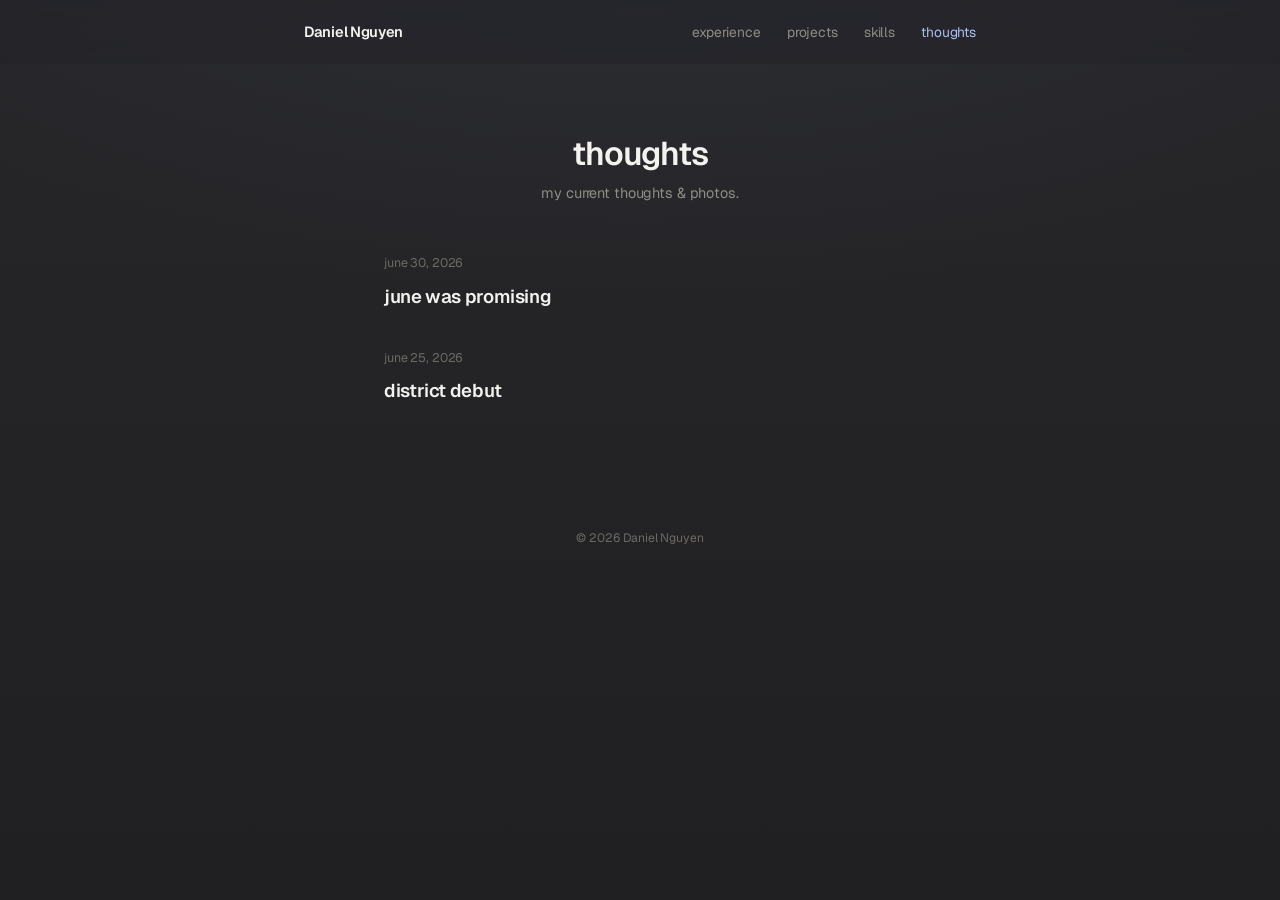
==== commit ac9772d9: "Make site seamless: remove all dividers/separators, all-sans, minimal motion - Strip every hairline," ====
--- a/blog.html
+++ b/blog.html
@@ -6,7 +6,7 @@
     <title>Thoughts – Daniel Nguyen</title>
     <link rel="preconnect" href="https://fonts.googleapis.com">
     <link rel="preconnect" href="https://fonts.gstatic.com" crossorigin>
-    <link href="https://fonts.googleapis.com/css2?family=Geist:wght@400;500;600;700&family=Geist+Mono:wght@400;500&display=swap" rel="stylesheet">
+    <link href="https://fonts.googleapis.com/css2?family=Geist:wght@400;500;600&display=swap" rel="stylesheet">
     <link rel="stylesheet" href="style.css">
 </head>
 <body>
--- a/style.css
+++ b/style.css
@@ -1,45 +1,27 @@
 /* ============================================================
-   Daniel Nguyen — design system
-   warm charcoal · Geist + Geist Mono · quiet periwinkle accent
+   Daniel Nguyen — seamless, sans, quiet
+   warm charcoal · Geist · no lines · minimal motion
    ============================================================ */
 :root {
-    /* surfaces / ink */
     --bg: #242427;
     --bg-2: #202023;
     --ink: #f3f2ef;
     --ink-soft: #cbcac5;
-    --muted: #8d8a84;
-    --faint: #64615b;
-
-    /* accent — used sparingly (arrows, active, focus, links) */
+    --muted: #908d87;
+    --faint: #6d6a63;
+
     --accent: #a9c1f2;
-    --accent-dim: #8ba6df;
-    --accent-wash: rgba(169, 193, 242, 0.12);
-
-    /* lines / fills */
-    --line: rgba(255, 255, 255, 0.08);
-    --line-strong: rgba(255, 255, 255, 0.16);
-    --surface: rgba(255, 255, 255, 0.028);
-    --surface-hover: rgba(255, 255, 255, 0.055);
-    --glass: rgba(255, 255, 255, 0.055);
-    --glass-border: rgba(255, 255, 255, 0.12);
-    --hair: rgba(255, 255, 255, 0.09);
-
-    /* type */
+
+    --surface: rgba(255, 255, 255, 0.05);
+    --surface-hover: rgba(255, 255, 255, 0.09);
+
     --sans: 'Geist', -apple-system, BlinkMacSystemFont, 'Segoe UI', Helvetica, Arial, sans-serif;
-    --mono: 'Geist Mono', ui-monospace, 'SF Mono', 'JetBrains Mono', Menlo, monospace;
-
-    /* metrics */
-    --maxw: 820px;
+
+    --maxw: 720px;
     --pad: 24px;
-    --radius: 22px;
-    --r-lg: 16px;
     --r-md: 12px;
-    --r-sm: 9px;
-
-    /* motion — expo-out for that fluid, premium settle */
-    --ease: cubic-bezier(0.16, 1, 0.3, 1);
-    --dur: 0.35s;
+    --r-sm: 8px;
+    --ease: cubic-bezier(0.22, 0.61, 0.36, 1);
 }
 
 * { margin: 0; padding: 0; box-sizing: border-box; }
@@ -48,7 +30,7 @@
 body {
     font-family: var(--sans);
     color: var(--ink-soft);
-    line-height: 1.6;
+    line-height: 1.65;
     font-size: 16px;
     letter-spacing: -0.008em;
     -webkit-font-smoothing: antialiased;
@@ -59,38 +41,23 @@
 
 ::selection { background: var(--accent); color: #17181c; }
 
-/* depth: a whisper of light up top, film grain over everything */
+/* seamless depth — a soft, continuous wash (no lines) */
 body::before {
-    content: '';
-    position: fixed;
-    inset: 0;
-    z-index: -2;
-    pointer-events: none;
-    background:
-        radial-gradient(120% 70% at 50% -8%, rgba(169, 193, 242, 0.06), transparent 55%),
-        linear-gradient(180deg, #26262a 0%, var(--bg) 34%, var(--bg-2) 100%);
-}
-body::after {
     content: '';
     position: fixed;
     inset: 0;
     z-index: -1;
     pointer-events: none;
-    opacity: 0.045;
-    background-image: url('noise.png');
-    background-size: 128px 128px;
-    background-repeat: repeat;
+    background:
+        radial-gradient(130% 80% at 50% -10%, rgba(169, 193, 242, 0.05), transparent 55%),
+        linear-gradient(180deg, #262629 0%, var(--bg) 40%, var(--bg-2) 100%);
 }
 
 a { color: inherit; }
-:focus-visible {
-    outline: 2px solid var(--accent);
-    outline-offset: 3px;
-    border-radius: 3px;
-}
-
-/* Kindle-style highlight (Wispr Flow note) */
-.wispr { text-align: center; margin: 32px 0 2px; font-size: 0.88rem; line-height: 2.05; }
+:focus-visible { outline: 2px solid var(--accent); outline-offset: 3px; border-radius: 3px; }
+
+/* Wispr Flow note */
+.wispr { text-align: center; margin: 34px 0 2px; font-size: 0.9rem; line-height: 2; }
 .hl {
     background: #d3c4f0;
     color: #261f3d;
@@ -104,45 +71,28 @@
 .hl-blue {
     background: #bcd0f4;
     color: #1f2a48;
-    font-weight: 700;
+    font-weight: 600;
     padding: 3px 9px;
     border-radius: 3px;
     box-decoration-break: clone;
     -webkit-box-decoration-break: clone;
 }
 
-/* cursor spotlight */
-.cursor-glow {
-    position: fixed;
-    top: 0; left: 0;
-    width: 300px; height: 300px;
-    margin: -150px 0 0 -150px;
-    border-radius: 50%;
-    pointer-events: none;
-    z-index: -1;
-    background: radial-gradient(circle, rgba(169, 193, 242, 0.06), transparent 60%);
-    opacity: 0;
-    transition: opacity 0.6s ease;
-    will-change: transform;
-}
-@media (hover: none) { .cursor-glow { display: none; } }
-
-/* ---------- Top bar — sticky, frosted ---------- */
+.cursor-glow { display: none; }
+
+/* ---------- Top bar — frosted, no border ---------- */
 .topbar {
     position: sticky;
     top: 0;
     z-index: 50;
-    background: rgba(33, 32, 35, 0.55);
-    backdrop-filter: blur(14px) saturate(150%);
-    -webkit-backdrop-filter: blur(14px) saturate(150%);
-    border-bottom: 1px solid transparent;
-    transition: border-color var(--dur) var(--ease), background var(--dur) var(--ease);
-}
-.topbar.scrolled { border-bottom-color: var(--line); }
+    background: rgba(36, 36, 40, 0.6);
+    backdrop-filter: blur(16px) saturate(140%);
+    -webkit-backdrop-filter: blur(16px) saturate(140%);
+}
 .topbar-inner {
-    max-width: 720px;
+    max-width: var(--maxw);
     margin: 0 auto;
-    padding: 18px var(--pad);
+    padding: 20px var(--pad);
     display: flex;
     justify-content: space-between;
     align-items: center;
@@ -153,474 +103,183 @@
     letter-spacing: -0.02em;
     color: var(--ink);
     text-decoration: none;
-    transition: opacity 0.2s var(--ease);
-}
-.wordmark:hover { opacity: 0.7; }
+    transition: color 0.2s var(--ease);
+}
+.wordmark:hover { color: var(--muted); }
 .topbar nav { display: flex; gap: 26px; }
 .topbar nav a {
-    position: relative;
-    font-size: 0.85rem;
+    font-size: 0.86rem;
     color: var(--muted);
     text-decoration: none;
-    padding: 4px 0;
     transition: color 0.2s var(--ease);
 }
-.topbar nav a::after {
-    content: '';
-    position: absolute;
-    left: 0; right: 100%; bottom: -1px;
-    height: 1.5px;
-    background: var(--accent);
-    transition: right 0.3s var(--ease);
-}
 .topbar nav a:hover { color: var(--ink); }
-.topbar nav a:hover::after { right: 0; }
-.topbar nav a.active { color: var(--ink); }
-.topbar nav a.active::after { right: 0; background: var(--line-strong); }
+.topbar nav a.active { color: var(--accent); }
 
 /* ---------- Page ---------- */
-.page { max-width: var(--maxw); margin: 0 auto; padding: 64px var(--pad) 48px; }
+.page { max-width: var(--maxw); margin: 0 auto; padding: 72px var(--pad) 64px; }
 .panel { padding: 0; }
 
 /* ---------- Header (centered) ---------- */
-.head { text-align: center; margin-bottom: 16px; }
+.head { text-align: center; margin-bottom: 20px; }
 .avatar {
     width: 116px;
     height: 116px;
     object-fit: cover;
     border-radius: 50%;
-    border: 1px solid var(--line-strong);
-    box-shadow: 0 20px 50px -18px rgba(0, 0, 0, 0.7), 0 0 0 6px rgba(255, 255, 255, 0.02);
     display: block;
-    margin: 0 auto 22px;
-    transition: transform 0.5s var(--ease), box-shadow 0.5s var(--ease);
-}
-.avatar:hover { transform: translateY(-2px); box-shadow: 0 26px 60px -18px rgba(0, 0, 0, 0.75), 0 0 0 6px var(--accent-wash); }
+    margin: 0 auto 24px;
+}
 .head h1 { font-size: 2.05rem; font-weight: 600; letter-spacing: -0.035em; color: var(--ink); line-height: 1.08; }
-.head .tag {
-    font-family: var(--mono);
-    font-size: 0.78rem;
-    color: var(--muted);
-    margin-top: 10px;
-    letter-spacing: -0.01em;
-}
-.social { display: flex; justify-content: center; gap: 8px; margin-top: 20px; }
-.social a {
-    display: inline-flex;
-    align-items: center;
-    justify-content: center;
-    width: 38px; height: 38px;
-    border-radius: var(--r-sm);
-    border: 1px solid transparent;
-    transition: background 0.2s var(--ease), border-color 0.2s var(--ease), transform 0.2s var(--ease);
-}
+.head .tag { font-size: 0.9rem; color: var(--muted); margin-top: 10px; }
+.social { display: flex; justify-content: center; gap: 22px; margin-top: 24px; }
+.social a { display: inline-flex; }
 .social a svg { width: 19px; height: 19px; fill: var(--muted); transition: fill 0.2s var(--ease); }
-.social a:hover { background: var(--surface-hover); border-color: var(--line); transform: translateY(-2px); }
 .social a:hover svg { fill: var(--ink); }
 
-.divider { height: 1px; background: var(--line); margin: 30px 0; border: 0; }
-
-/* ---------- Homepage hub: numbered section links ---------- */
-.panel { counter-reset: sxn; }
+/* no visible divider — just breathing room */
+.divider { height: 0; margin: 30px 0; border: 0; }
+
+/* ---------- Homepage hub ---------- */
 .sxn {
-    position: relative;
     display: flex;
     align-items: baseline;
     gap: 16px;
-    padding: 20px 18px 20px 16px;
-    margin: 0 -18px;
-    border-radius: var(--r-md);
+    padding: 16px 0;
     text-decoration: none;
     color: inherit;
-    transition: background 0.25s var(--ease), transform 0.25s var(--ease);
-}
-.sxn + .sxn { box-shadow: 0 -1px 0 var(--line); }
-.sxn::before {
-    counter-increment: sxn;
-    content: counter(sxn, decimal-leading-zero);
-    font-family: var(--mono);
-    font-size: 0.72rem;
-    color: var(--faint);
-    padding-top: 4px;
-    transition: color 0.25s var(--ease);
-}
-.sxn-title {
-    font-size: 1.12rem;
-    font-weight: 600;
-    letter-spacing: -0.02em;
-    color: var(--ink);
-}
-.sxn-desc { font-family: var(--mono); font-size: 0.76rem; color: var(--muted); letter-spacing: -0.01em; }
-.sxn-arrow {
-    margin-left: auto;
-    align-self: center;
-    color: var(--faint);
-    transition: transform 0.25s var(--ease), color 0.25s var(--ease);
-}
-.sxn:hover { background: var(--surface-hover); }
-.sxn:hover::before { color: var(--accent); }
-.sxn:hover .sxn-arrow { transform: translateX(4px); color: var(--accent); }
+}
+.sxn-title { font-size: 1.12rem; font-weight: 600; letter-spacing: -0.02em; color: var(--ink); transition: color 0.2s var(--ease); }
+.sxn-desc { font-size: 0.86rem; color: var(--muted); }
+.sxn-arrow { margin-left: auto; align-self: center; color: var(--faint); transition: color 0.2s var(--ease); }
+.sxn:hover .sxn-title,
+.sxn:hover .sxn-arrow { color: var(--accent); }
 
 /* ---------- Two-column body ---------- */
 .cols { display: grid; grid-template-columns: 1fr 1fr; gap: 4px 52px; align-items: start; }
 .col { min-width: 0; }
 
-/* ---------- Blocks (left-aligned list) ---------- */
-.block { margin-bottom: 34px; }
+/* ---------- Blocks ---------- */
+.block { margin-bottom: 40px; }
 .col .block:last-child { margin-bottom: 0; }
 .block-label {
-    font-family: var(--mono);
-    font-size: 0.68rem;
+    font-size: 0.72rem;
     letter-spacing: 0.16em;
     text-transform: uppercase;
     color: var(--faint);
     font-weight: 500;
-    margin-bottom: 14px;
-    padding-bottom: 10px;
-    border-bottom: 1px solid var(--line);
+    margin-bottom: 16px;
 }
 .entry {
     display: flex;
     justify-content: space-between;
     align-items: baseline;
     gap: 20px;
-    padding: 8px 0;
+    padding: 7px 0;
     text-decoration: none;
     color: inherit;
     transition: opacity 0.2s var(--ease);
 }
-a.entry:hover { opacity: 0.62; }
+a.entry:hover { opacity: 0.6; }
 .e-main { min-width: 0; font-size: 0.95rem; line-height: 1.5; }
 .entry .org { color: var(--ink); font-weight: 600; }
 .entry .role { color: var(--muted); }
 .entry .role::before { content: "  ·  "; color: var(--faint); }
-.entry .yr, .entry .stack {
-    flex-shrink: 0;
-    white-space: nowrap;
-    font-family: var(--mono);
-    font-size: 0.75rem;
-    color: var(--faint);
-    letter-spacing: -0.02em;
-}
-
-/* inline link inside an entry */
-.lnk {
-    color: inherit;
-    text-decoration: none;
-    border-bottom: 1px solid var(--line-strong);
-    transition: border-color 0.2s var(--ease), color 0.2s var(--ease);
-}
-.lnk:hover { border-color: var(--accent); color: var(--ink); }
-
-/* projects list */
-.proj-item {
-    position: relative;
-    display: block;
-    text-decoration: none;
-    color: inherit;
-    padding: 20px 18px;
-    margin: 0 -18px;
-    border-radius: var(--r-md);
-    transition: background 0.25s var(--ease);
-}
-.proj-item + .proj-item { box-shadow: 0 -1px 0 var(--line); }
-.proj-item:hover { background: var(--surface-hover); }
-.proj-name {
-    font-size: 1.04rem;
-    font-weight: 600;
-    letter-spacing: -0.02em;
-    color: var(--ink);
-    margin-bottom: 12px;
-    display: flex;
-    align-items: center;
-}
-.gh-icon {
-    width: 15px; height: 15px;
-    fill: var(--faint);
-    margin-left: 9px;
-    flex-shrink: 0;
-    transition: fill 0.2s var(--ease), transform 0.2s var(--ease);
-}
-.proj-item:hover .gh-icon { fill: var(--accent); transform: translate(2px, -2px); }
-.proj-item .tags span {
-    font-family: var(--mono);
-    font-size: 0.74rem;
-    letter-spacing: -0.02em;
+.entry .yr, .entry .stack { flex-shrink: 0; white-space: nowrap; font-size: 0.82rem; color: var(--faint); }
+
+.lnk { color: inherit; text-decoration: none; border-bottom: 1px solid rgba(255,255,255,0.18); transition: border-color 0.2s var(--ease); }
+.lnk:hover { border-color: var(--accent); }
+
+/* projects */
+.proj-item { display: block; text-decoration: none; color: inherit; padding: 18px 0; }
+.proj-name { font-size: 1.04rem; font-weight: 600; letter-spacing: -0.02em; color: var(--ink); margin-bottom: 13px; display: flex; align-items: center; transition: color 0.2s var(--ease); }
+.proj-item:hover .proj-name { color: var(--accent); }
+.gh-icon { width: 15px; height: 15px; fill: var(--faint); margin-left: 10px; flex-shrink: 0; transition: fill 0.2s var(--ease); }
+.proj-item:hover .gh-icon { fill: var(--accent); }
+
+/* tags — soft pills, no borders */
+.tags { display: flex; flex-wrap: wrap; gap: 7px; }
+.tags span {
+    font-size: 0.8rem;
     color: var(--ink-soft);
     background: var(--surface);
-    border: 1px solid var(--line);
     border-radius: var(--r-sm);
-    padding: 4px 10px;
-    transition: border-color 0.2s var(--ease), background 0.2s var(--ease);
-}
-.proj-item:hover .tags span { border-color: var(--line-strong); background: rgba(255, 255, 255, 0.07); }
+    padding: 4px 11px;
+}
 
 /* publications */
-.pub { margin-bottom: 18px; max-width: 62ch; }
+.pub { margin-bottom: 20px; max-width: 62ch; }
 .pub:last-child { margin-bottom: 0; }
 .pub-title { font-size: 0.96rem; font-weight: 500; color: var(--ink); line-height: 1.55; }
-a.pub-title {
-    text-decoration: none;
-    border-bottom: 1px solid var(--line-strong);
-    padding-bottom: 1px;
-    transition: border-color 0.2s var(--ease);
-}
+a.pub-title { text-decoration: none; border-bottom: 1px solid rgba(255,255,255,0.18); padding-bottom: 1px; transition: border-color 0.2s var(--ease); }
 a.pub-title:hover { border-color: var(--accent); }
-.pub-meta { font-family: var(--mono); font-size: 0.74rem; color: var(--faint); margin-top: 6px; letter-spacing: -0.01em; }
-
-/* ---------- Skills (chips) ---------- */
-.skill-line { display: flex; gap: 16px; align-items: baseline; padding: 12px 0; }
-.skill-line + .skill-line { box-shadow: 0 -1px 0 var(--line); }
-.skill-k {
-    flex-shrink: 0;
-    width: 82px;
-    font-family: var(--mono);
-    font-size: 0.72rem;
-    color: var(--muted);
-    text-transform: lowercase;
-    letter-spacing: -0.01em;
-    padding-top: 5px;
-}
-.tags { display: flex; flex-wrap: wrap; gap: 7px; }
-.tags span {
-    font-family: var(--mono);
-    font-size: 0.76rem;
-    letter-spacing: -0.02em;
-    color: var(--ink-soft);
-    background: var(--surface);
-    border: 1px solid var(--line);
-    border-radius: var(--r-sm);
-    padding: 4px 10px;
-    transition: border-color 0.2s var(--ease), color 0.2s var(--ease), background 0.2s var(--ease);
-}
-.tags span:hover { border-color: var(--line-strong); color: var(--ink); background: var(--surface-hover); }
+.pub-meta { font-size: 0.8rem; color: var(--faint); margin-top: 6px; }
+
+/* ---------- Skills ---------- */
+.skill-line { display: flex; gap: 18px; align-items: baseline; padding: 12px 0; }
+.skill-k { flex-shrink: 0; width: 84px; font-size: 0.78rem; color: var(--muted); text-transform: lowercase; padding-top: 4px; }
 
 /* coursework */
-.coursework { margin-top: 40px; }
-.course-label {
-    font-family: var(--mono);
-    font-size: 0.68rem;
-    letter-spacing: 0.16em;
-    text-transform: uppercase;
-    font-weight: 500;
-    color: var(--faint);
-    padding-bottom: 10px;
-    border-bottom: 1px solid var(--line);
-    display: block;
-}
-.course-list {
-    margin-top: 18px;
-    list-style: none;
-    padding: 0;
-    display: grid;
-    grid-template-columns: 1fr 1fr;
-    gap: 2px 40px;
-}
-.course-list li {
-    font-size: 0.9rem;
-    line-height: 1.4;
-    color: var(--muted);
-    padding: 7px 0;
-    padding-left: 18px;
-    position: relative;
-}
-.course-list li::before {
-    content: '';
-    position: absolute;
-    left: 0; top: 0.85em;
-    width: 5px; height: 5px;
-    border-radius: 50%;
-    background: var(--faint);
-}
+.coursework { margin-top: 44px; }
+.course-label { font-size: 0.72rem; letter-spacing: 0.16em; text-transform: uppercase; font-weight: 500; color: var(--faint); display: block; }
+.course-list { margin-top: 18px; list-style: none; padding: 0; display: grid; grid-template-columns: 1fr 1fr; gap: 2px 40px; }
+.course-list li { font-size: 0.92rem; line-height: 1.5; color: var(--muted); padding: 6px 0; }
 @media (max-width: 540px) { .course-list { grid-template-columns: 1fr; } }
 
-.mail {
-    font-size: 0.95rem;
-    color: var(--ink);
-    text-decoration: none;
-    border-bottom: 1px solid var(--line-strong);
-    transition: border-color 0.2s var(--ease);
-}
+.mail { font-size: 0.95rem; color: var(--ink); text-decoration: none; border-bottom: 1px solid rgba(255,255,255,0.18); transition: border-color 0.2s var(--ease); }
 .mail:hover { border-color: var(--accent); }
 
-/* ---------- Minimal centered stage ---------- */
-.stage {
-    min-height: 100vh;
-    display: flex;
-    flex-direction: column;
-    align-items: center;
-    justify-content: center;
-    text-align: center;
-    padding: 64px 24px;
-}
+/* ---------- Legacy stage / modal (kept safe) ---------- */
+.stage { min-height: 100vh; display: flex; flex-direction: column; align-items: center; justify-content: center; text-align: center; padding: 64px 24px; }
 .stage .avatar { margin: 0 0 24px; }
 .stage h1 { font-size: 2rem; font-weight: 600; letter-spacing: -0.03em; color: var(--ink); }
 .stage .tag { font-size: 0.88rem; color: var(--muted); margin-top: 8px; }
 .nav-min { display: flex; flex-wrap: wrap; justify-content: center; gap: 24px; margin-top: 30px; }
-.nav-min a, .nav-min button {
-    font-family: inherit;
-    font-size: 0.92rem;
-    color: var(--muted);
-    background: none;
-    border: none;
-    padding: 0;
-    cursor: pointer;
-    text-decoration: none;
-    transition: color 0.2s var(--ease);
-}
+.nav-min a, .nav-min button { font-family: inherit; font-size: 0.92rem; color: var(--muted); background: none; border: none; padding: 0; cursor: pointer; text-decoration: none; transition: color 0.2s var(--ease); }
 .nav-min a:hover, .nav-min button:hover { color: var(--ink); }
 .stage .social { margin-top: 28px; }
-
-/* ---------- Action pills ---------- */
 .actions { display: flex; flex-wrap: wrap; justify-content: center; gap: 10px; margin-top: 28px; }
-.action-btn {
-    font-family: inherit;
-    font-size: 0.88rem;
-    color: var(--ink-soft);
-    background: var(--glass);
-    border: 1px solid var(--glass-border);
-    border-radius: 11px;
-    padding: 11px 20px;
-    cursor: pointer;
-    transition: color 0.2s var(--ease), background 0.2s var(--ease), border-color 0.2s var(--ease), transform 0.2s var(--ease);
-}
-.action-btn:hover {
-    color: var(--ink);
-    background: var(--surface-hover);
-    border-color: var(--line-strong);
-    transform: translateY(-1px);
-}
-
-/* ---------- Modal ---------- */
-.modal-overlay {
-    position: fixed;
-    inset: 0;
-    z-index: 100;
-    display: flex;
-    align-items: center;
-    justify-content: center;
-    padding: 24px;
-    background: rgba(6, 6, 9, 0.62);
-    backdrop-filter: blur(7px);
-    -webkit-backdrop-filter: blur(7px);
-    opacity: 0;
-    pointer-events: none;
-    transition: opacity 0.22s var(--ease);
-}
+.action-btn { font-family: inherit; font-size: 0.88rem; color: var(--ink-soft); background: var(--surface); border: none; border-radius: 11px; padding: 12px 22px; cursor: pointer; transition: background 0.2s var(--ease), color 0.2s var(--ease); }
+.action-btn:hover { color: var(--ink); background: var(--surface-hover); }
+.modal-overlay { position: fixed; inset: 0; z-index: 100; display: flex; align-items: center; justify-content: center; padding: 24px; background: rgba(6, 6, 9, 0.62); backdrop-filter: blur(7px); -webkit-backdrop-filter: blur(7px); opacity: 0; pointer-events: none; transition: opacity 0.25s var(--ease); }
 .modal-overlay.open { opacity: 1; pointer-events: auto; }
-.modal {
-    position: relative;
-    width: 100%;
-    max-width: 520px;
-    max-height: 82vh;
-    overflow-y: auto;
-    background: rgba(20, 21, 26, 0.92);
-    backdrop-filter: blur(26px) saturate(170%);
-    -webkit-backdrop-filter: blur(26px) saturate(170%);
-    border: 1px solid var(--glass-border);
-    border-radius: 22px;
-    padding: 36px 34px;
-    box-shadow: 0 30px 80px -20px rgba(0, 0, 0, 0.7);
-    transform: translateY(10px) scale(0.985);
-    transition: transform 0.22s var(--ease);
-}
-.modal-overlay.open .modal { transform: none; }
-.modal-title { font-family: var(--mono); font-size: 0.7rem; letter-spacing: 0.16em; text-transform: uppercase; color: var(--faint); font-weight: 500; margin-bottom: 24px; }
-.modal-close {
-    position: absolute;
-    top: 18px; right: 18px;
-    width: 30px; height: 30px;
-    display: flex;
-    align-items: center;
-    justify-content: center;
-    background: var(--glass);
-    border: 1px solid var(--glass-border);
-    border-radius: 9px;
-    color: var(--muted);
-    font-size: 1.15rem;
-    line-height: 1;
-    cursor: pointer;
-    transition: color 0.2s var(--ease), background 0.2s var(--ease);
-}
-.modal-close:hover { color: var(--ink); background: rgba(255, 255, 255, 0.12); }
+.modal { position: relative; width: 100%; max-width: 520px; max-height: 82vh; overflow-y: auto; background: rgba(28, 28, 32, 0.96); backdrop-filter: blur(26px); -webkit-backdrop-filter: blur(26px); border-radius: 18px; padding: 38px 34px; }
+.modal-title { font-size: 0.72rem; letter-spacing: 0.16em; text-transform: uppercase; color: var(--faint); font-weight: 500; margin-bottom: 24px; }
+.modal-close { position: absolute; top: 18px; right: 18px; width: 32px; height: 32px; display: flex; align-items: center; justify-content: center; background: var(--surface); border: none; border-radius: 50%; color: var(--muted); font-size: 1.15rem; line-height: 1; cursor: pointer; transition: color 0.2s var(--ease), background 0.2s var(--ease); }
+.modal-close:hover { color: var(--ink); background: var(--surface-hover); }
 
 /* ---------- Blog ---------- */
 .about-text { font-size: 1.4rem; font-weight: 600; letter-spacing: -0.02em; color: var(--ink); line-height: 1.3; }
 .about-sub { font-size: 0.98rem; color: var(--muted); margin-top: 12px; }
-.post {
-    position: relative;
-    display: block;
-    text-decoration: none;
-    color: inherit;
-    padding: 20px 18px;
-    margin: 0 -18px;
-    border-radius: var(--r-md);
-    transition: background 0.25s var(--ease);
-}
-.post + .post { box-shadow: 0 -1px 0 var(--line); }
-.post:hover { background: var(--surface-hover); }
-.post .date { font-family: var(--mono); font-size: 0.72rem; color: var(--faint); margin-bottom: 7px; text-transform: lowercase; letter-spacing: -0.01em; }
-.post .title { font-size: 1.14rem; font-weight: 600; letter-spacing: -0.02em; color: var(--ink); transition: color 0.2s var(--ease); }
+.post { display: block; text-decoration: none; color: inherit; padding: 18px 0; }
+.post .date { font-size: 0.78rem; color: var(--faint); margin-bottom: 7px; text-transform: lowercase; }
+.post .title { font-size: 1.16rem; font-weight: 600; letter-spacing: -0.02em; color: var(--ink); transition: color 0.2s var(--ease); }
 .post:hover .title { color: var(--accent); }
 .empty { font-size: 0.92rem; color: var(--muted); text-align: center; padding: 8px 0; }
 
 /* ---------- Journal entry ---------- */
 .entry-head { margin-bottom: 56px; }
-.entry-head .date { font-family: var(--mono); font-size: 0.76rem; color: var(--faint); text-transform: lowercase; letter-spacing: 0.02em; margin-bottom: 12px; }
+.entry-head .date { font-size: 0.8rem; color: var(--faint); text-transform: lowercase; letter-spacing: 0.02em; margin-bottom: 12px; }
 .entry-head h1 { font-size: clamp(2rem, 5vw, 2.8rem); font-weight: 600; letter-spacing: -0.035em; color: var(--ink); line-height: 1.05; }
-.entry-back {
-    display: inline-block;
-    margin-bottom: 28px;
-    font-family: var(--mono);
-    font-size: 0.78rem;
-    color: var(--muted);
-    text-decoration: none;
-    transition: color 0.2s var(--ease), transform 0.2s var(--ease);
-}
-.entry-back:hover { color: var(--ink); transform: translateX(-3px); }
-
-/* title block overlaid on the main photo */
+.entry-back { display: inline-block; margin-bottom: 28px; font-size: 0.84rem; color: var(--muted); text-decoration: none; transition: color 0.2s var(--ease); }
+.entry-back:hover { color: var(--ink); }
+
 .ph.feature { position: relative; }
-.feature-overlay {
-    position: absolute;
-    left: 0; right: 0; top: 0;
-    padding: 22px 26px 34px;
-    text-align: left;
-    background: linear-gradient(to bottom, rgba(0,0,0,0.8), rgba(0,0,0,0.34) 50%, transparent);
-    pointer-events: none;
-}
+.feature-overlay { position: absolute; left: 0; right: 0; top: 0; padding: 22px 26px 34px; text-align: left; background: linear-gradient(to bottom, rgba(0,0,0,0.78), rgba(0,0,0,0.3) 50%, transparent); pointer-events: none; }
 .feature-overlay .entry-back { display: inline-block; margin-bottom: 12px; font-size: 0.82rem; color: rgba(255,255,255,0.85); pointer-events: auto; }
 .feature-overlay .entry-back:hover { color: #fff; }
 .feature-overlay .date { font-size: 0.75rem; color: rgba(255,255,255,0.82); text-transform: lowercase; letter-spacing: 0.05em; margin-bottom: 4px; }
 .feature-overlay h1 { font-size: clamp(1.7rem, 3.6vw, 2.4rem); font-weight: 600; letter-spacing: -0.03em; line-height: 1.05; color: #fff; margin: 0; }
 
-/* photo essay — photo cluster left, text right */
-.entry-main { padding: 56px 0 96px; }
+.entry-main { padding: 48px 0 96px; }
 .entry-col { max-width: 1120px; margin: 0 auto; padding: 0 36px; }
-.entry-body {
-    max-width: 1120px;
-    margin: 40px auto 0;
-    padding: 0 36px;
-    display: grid;
-    grid-template-columns: 1.35fr 1fr;
-    gap: 44px;
-    align-items: start;
-}
-
-.ph {
-    margin: 0;
-    border-radius: var(--r-md);
-    overflow: hidden;
-    background: var(--surface);
-    border: 1px solid var(--line);
-    cursor: zoom-in;
-}
-.ph img { width: 100%; height: 100%; object-fit: cover; display: block; transition: opacity 0.3s var(--ease), transform 0.5s var(--ease); }
-.ph:hover img { opacity: 0.92; transform: scale(1.02); }
+.entry-body { max-width: 1120px; margin: 44px auto 0; padding: 0 36px; display: grid; grid-template-columns: 1.35fr 1fr; gap: 48px; align-items: start; }
+
+.ph { margin: 0; border-radius: var(--r-md); overflow: hidden; background: var(--surface); cursor: zoom-in; }
+.ph img { width: 100%; height: 100%; object-fit: cover; display: block; }
 .ph.feature { aspect-ratio: 3 / 2; }
 .ph.feature img { object-position: center 42%; }
 
-/* photos pin on the left while the text scrolls */
 .photos { position: sticky; top: 88px; align-self: start; }
 .photo-row { display: grid; grid-template-columns: 1fr 1.4fr 1fr; gap: 8px; height: 250px; margin-top: 8px; }
 .photo-row .ph { height: 100%; }
@@ -629,16 +288,9 @@
 
 .text-col { display: flex; flex-direction: column; gap: 18px; }
 .text-col p { font-size: 1.05rem; line-height: 1.8; color: var(--ink-soft); margin: 0; max-width: 68ch; }
-.text-col strong { color: var(--ink); font-weight: 700; }
+.text-col strong { color: var(--ink); font-weight: 600; }
 .note p { font-size: 1.02rem; line-height: 1.72; color: var(--ink-soft); }
-.note.empty {
-    border: 1px dashed var(--line);
-    border-radius: var(--r-md);
-    padding: 24px 26px;
-    color: var(--faint);
-    font-style: italic;
-    font-size: 0.9rem;
-}
+.note.empty { color: var(--faint); font-style: italic; font-size: 0.9rem; padding: 8px 0; }
 
 @media (max-width: 720px) {
     .entry-col, .entry-body { padding: 0 22px; }
@@ -647,104 +299,45 @@
     .photo-row { height: 32vw; max-height: 210px; }
 }
 
-/* entry page — fixed viewport, only the writing scrolls (desktop) */
 @media (min-width: 721px) and (min-height: 600px) and (hover: hover) and (pointer: fine) {
     body.entry-page { height: 100vh; overflow: hidden; display: flex; flex-direction: column; }
     .entry-page .topbar { flex-shrink: 0; }
-    .entry-page .entry-main { flex: 1; min-height: 0; display: flex; flex-direction: column; padding: 14px 0; }
+    .entry-page .entry-main { flex: 1; min-height: 0; display: flex; flex-direction: column; padding: 16px 0; }
     .entry-page .entry-col { flex-shrink: 0; width: 100%; }
     .entry-page .entry-head { margin-bottom: 0; }
-    .entry-page .entry-body { flex: 0 0 auto; width: 100%; height: clamp(360px, calc(100vh - 290px), 640px); margin: 20px auto 0; align-items: stretch; min-height: 0; }
+    .entry-page .entry-body { flex: 0 0 auto; width: 100%; height: clamp(360px, calc(100vh - 290px), 640px); margin: 22px auto 0; align-items: stretch; min-height: 0; }
     .entry-page .photos { position: static; height: 100%; display: flex; flex-direction: column; gap: 8px; min-height: 0; overflow: hidden; }
     .entry-page .ph.feature { flex: 0 0 auto; min-height: 0; aspect-ratio: 3 / 2; }
     .entry-page .photo-row { flex: 1 1 auto; min-height: 0; height: auto; margin-top: 0; }
     .entry-page .text-col { height: 100%; overflow-y: auto; padding-right: 14px; }
     .entry-page footer { display: none; }
-    .entry-page .text-col::-webkit-scrollbar { width: 6px; }
-    .entry-page .text-col::-webkit-scrollbar-thumb { background: var(--line-strong); border-radius: 3px; }
+    .entry-page .text-col::-webkit-scrollbar { width: 5px; }
+    .entry-page .text-col::-webkit-scrollbar-thumb { background: rgba(255,255,255,0.14); border-radius: 3px; }
     .entry-page .text-col::-webkit-scrollbar-track { background: transparent; }
 }
 
 @media (hover: none) { .photos { position: static; } }
 
 /* lightbox */
-.lightbox {
-    position: fixed;
-    inset: 0;
-    z-index: 1000;
-    background: rgba(8, 8, 10, 0.94);
-    backdrop-filter: blur(6px);
-    -webkit-backdrop-filter: blur(6px);
-    display: flex;
-    align-items: center;
-    justify-content: center;
-    padding: 24px;
-    cursor: zoom-out;
-    opacity: 0;
-    pointer-events: none;
-    transition: opacity 0.25s var(--ease);
-}
+.lightbox { position: fixed; inset: 0; z-index: 1000; background: rgba(8, 8, 10, 0.94); backdrop-filter: blur(6px); -webkit-backdrop-filter: blur(6px); display: flex; align-items: center; justify-content: center; padding: 28px; cursor: zoom-out; opacity: 0; pointer-events: none; transition: opacity 0.25s var(--ease); }
 .lightbox.open { opacity: 1; pointer-events: auto; }
-.lightbox img {
-    max-width: 94vw;
-    max-height: 92vh;
-    object-fit: contain;
-    border-radius: var(--r-md);
-    box-shadow: 0 30px 90px rgba(0, 0, 0, 0.6);
-    transform: scale(0.97);
-    transition: transform 0.3s var(--ease);
-}
-.lightbox.open img { transform: scale(1); }
+.lightbox img { max-width: 93vw; max-height: 91vh; object-fit: contain; border-radius: var(--r-md); }
 
 /* ---------- Footer ---------- */
-footer { max-width: var(--maxw); margin: 0 auto; padding: 24px var(--pad) 56px; text-align: center; }
-.footer-inner { font-family: var(--mono); font-size: 0.72rem; color: var(--faint); letter-spacing: -0.01em; }
-
-/* ---------- Motion — staggered reveal ---------- */
-.reveal { opacity: 0; transform: translateY(10px); transition: opacity 0.6s var(--ease), transform 0.6s var(--ease); }
-.reveal.in { opacity: 1; transform: none; }
-
-/* children settle in sequence once the panel reveals */
-.reveal .head,
-.reveal .divider,
-.reveal :is(.sxn, .proj-item, .skill-line, .post, .block, .pub, .coursework) {
-    opacity: 0;
-    transform: translateY(12px);
-    transition: opacity 0.55s var(--ease), transform 0.55s var(--ease);
-}
-.reveal.in .head,
-.reveal.in .divider,
-.reveal.in :is(.sxn, .proj-item, .skill-line, .post, .block, .pub, .coursework) {
-    opacity: 1;
-    transform: none;
-}
-.reveal.in .head { transition-delay: 0.02s; }
-.reveal.in .divider { transition-delay: 0.08s; }
-.reveal.in :is(.sxn, .proj-item, .skill-line, .post, .block, .pub):nth-of-type(1) { transition-delay: 0.10s; }
-.reveal.in :is(.sxn, .proj-item, .skill-line, .post, .block, .pub):nth-of-type(2) { transition-delay: 0.16s; }
-.reveal.in :is(.sxn, .proj-item, .skill-line, .post, .block, .pub):nth-of-type(3) { transition-delay: 0.22s; }
-.reveal.in :is(.sxn, .proj-item, .skill-line, .post, .block, .pub):nth-of-type(4) { transition-delay: 0.28s; }
-.reveal.in :is(.sxn, .proj-item, .skill-line, .post, .block, .pub):nth-of-type(5) { transition-delay: 0.34s; }
-.reveal.in :is(.sxn, .proj-item, .skill-line, .post, .block, .pub):nth-of-type(6) { transition-delay: 0.40s; }
-
+footer { max-width: var(--maxw); margin: 0 auto; padding: 40px var(--pad) 56px; text-align: center; }
+.footer-inner { font-size: 0.76rem; color: var(--faint); }
+
+/* ---------- Motion — one quiet fade, nothing else ---------- */
+.reveal { opacity: 0; transition: opacity 0.6s var(--ease); }
+.reveal.in { opacity: 1; }
 @media (prefers-reduced-motion: reduce) {
-    .reveal, .reveal .head, .reveal .divider,
-    .reveal :is(.sxn, .proj-item, .skill-line, .post, .block, .pub, .coursework) {
-        opacity: 1; transform: none; transition: none;
-    }
-    .ph:hover img { transform: none; }
+    .reveal { opacity: 1; transition: none; }
     html { scroll-behavior: auto; }
 }
 
 /* ---------- Responsive ---------- */
 @media (max-width: 560px) {
-    .panel { padding: 0; }
     .head h1 { font-size: 1.72rem; }
-    .topbar-inner { padding: 14px 18px; gap: 12px; }
-    .wordmark { white-space: nowrap; }
-    .topbar nav { gap: 15px; }
-    .topbar nav a { font-size: 0.8rem; }
-    .sxn, .proj-item, .post { margin: 0 -12px; padding-left: 12px; padding-right: 12px; }
+    .topbar nav { gap: 18px; }
     .entry { flex-direction: column; gap: 3px; }
-    .entry .yr, .entry .stack { font-size: 0.72rem; }
-}
+}
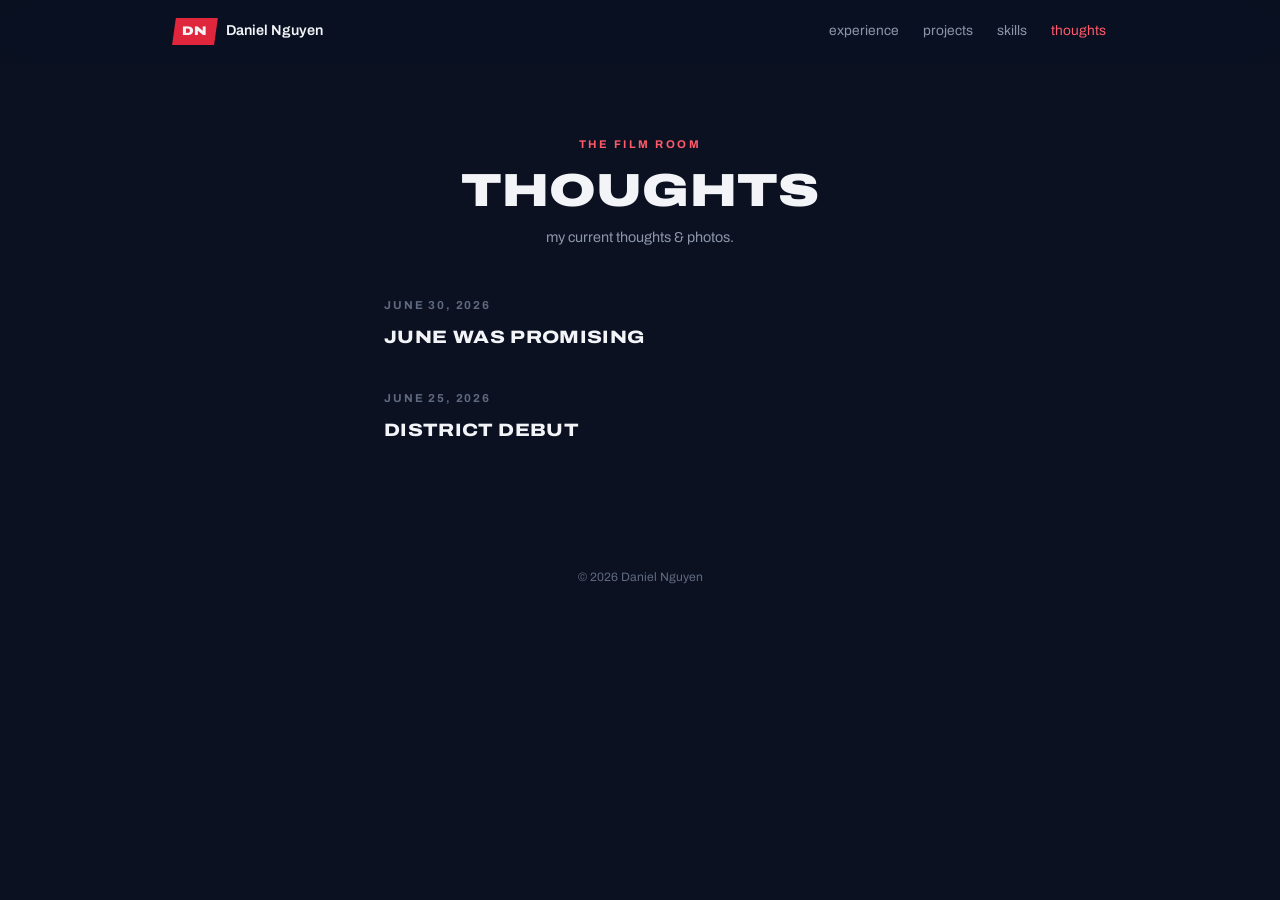
==== commit a5c32947: "Rebrand: the scouting report — district navy, one red, Archivo broadcast caps An identity grounded i" ====
--- a/blog.html
+++ b/blog.html
@@ -6,13 +6,13 @@
     <title>Thoughts – Daniel Nguyen</title>
     <link rel="preconnect" href="https://fonts.googleapis.com">
     <link rel="preconnect" href="https://fonts.gstatic.com" crossorigin>
-    <link href="https://fonts.googleapis.com/css2?family=Geist:wght@400;500;600&display=swap" rel="stylesheet">
+    <link href="https://fonts.googleapis.com/css2?family=Archivo:ital,wdth,wght@0,100..125,300..900;1,100..125,300..900&display=swap" rel="stylesheet">
     <link rel="stylesheet" href="style.css">
 </head>
 <body>
     <header class="topbar scrolled">
         <div class="topbar-inner">
-            <a href="index.html" class="wordmark">Daniel Nguyen</a>
+            <a href="index.html" class="wordmark"><span class="dn"><span>DN</span></span><span class="wm-name">Daniel Nguyen</span></a>
             <nav>
                 <a href="experience.html">experience</a>
                 <a href="projects.html">projects</a>
@@ -25,6 +25,7 @@
     <main class="page" style="max-width:560px;">
         <div class="panel reveal">
             <div class="head">
+                <p class="page-eyebrow">the film room</p>
                 <h1>thoughts</h1>
                 <p class="tag">my current thoughts &amp; photos.</p>
             </div>
--- a/style.css
+++ b/style.css
@@ -1,26 +1,30 @@
 /* ============================================================
-   Daniel Nguyen — seamless, sans, quiet
-   warm charcoal · Geist · no lines · minimal motion
+   Daniel Nguyen — the scouting report
+   district navy · chalk · one decisive red
+   Archivo in two voices: extended caps (broadcast) + normal (body)
+   seamless: no rules, no dividers — structure is spacing & weight
    ============================================================ */
 :root {
-    --bg: #242427;
-    --bg-2: #202023;
-    --ink: #f3f2ef;
-    --ink-soft: #cbcac5;
-    --muted: #908d87;
-    --faint: #6d6a63;
-
-    --accent: #a9c1f2;
-
-    --surface: rgba(255, 255, 255, 0.05);
-    --surface-hover: rgba(255, 255, 255, 0.09);
-
-    --sans: 'Geist', -apple-system, BlinkMacSystemFont, 'Segoe UI', Helvetica, Arial, sans-serif;
+    --court: #0b1120;
+    --chalk: #f2f4f7;
+    --chalk-soft: #c6cdd9;
+    --bench: #8c96aa;
+    --whistle: #5f6980;
+
+    --red: #e0263c;        /* graphic fills: slash, chip */
+    --red-text: #ff5a6b;   /* small text & links on navy */
+    --red-wash: rgba(224, 38, 60, 0.16);
+
+    --surface: rgba(140, 160, 220, 0.09);
+    --surface-hover: rgba(140, 160, 220, 0.16);
+
+    --sans: 'Archivo', -apple-system, BlinkMacSystemFont, 'Segoe UI', Helvetica, Arial, sans-serif;
 
     --maxw: 720px;
+    --homew: 980px;
     --pad: 24px;
-    --r-md: 12px;
-    --r-sm: 8px;
+    --r-md: 10px;
+    --r-sm: 4px;
     --ease: cubic-bezier(0.22, 0.61, 0.36, 1);
 }
 
@@ -29,48 +33,53 @@
 
 body {
     font-family: var(--sans);
-    color: var(--ink-soft);
+    color: var(--chalk-soft);
     line-height: 1.65;
     font-size: 16px;
-    letter-spacing: -0.008em;
+    letter-spacing: 0;
     -webkit-font-smoothing: antialiased;
     text-rendering: optimizeLegibility;
     min-height: 100vh;
-    background-color: var(--bg);
-}
-
-::selection { background: var(--accent); color: #17181c; }
-
-/* seamless depth — a soft, continuous wash (no lines) */
-body::before {
-    content: '';
-    position: fixed;
-    inset: 0;
-    z-index: -1;
-    pointer-events: none;
-    background:
-        radial-gradient(130% 80% at 50% -10%, rgba(169, 193, 242, 0.05), transparent 55%),
-        linear-gradient(180deg, #262629 0%, var(--bg) 40%, var(--bg-2) 100%);
-}
+    background-color: var(--court);
+}
+
+::selection { background: var(--red); color: var(--chalk); }
 
 a { color: inherit; }
-:focus-visible { outline: 2px solid var(--accent); outline-offset: 3px; border-radius: 3px; }
-
-/* Wispr Flow note */
-.wispr { text-align: center; margin: 34px 0 2px; font-size: 0.9rem; line-height: 2; }
+:focus-visible { outline: 2px solid var(--red-text); outline-offset: 3px; border-radius: 3px; }
+
+/* display voice — extended caps, broadcast lettering */
+.caps-display {
+    font-stretch: 125%;
+    font-weight: 900;
+    text-transform: uppercase;
+    letter-spacing: 0.005em;
+}
+
+/* eyebrow voice */
+.eyebrow, .page-eyebrow {
+    font-size: 0.7rem;
+    font-weight: 700;
+    letter-spacing: 0.22em;
+    text-transform: uppercase;
+    color: var(--red-text);
+}
+
+/* Wispr Flow note — red-washed highlight */
+.wispr { text-align: left; margin: 0; font-size: 0.88rem; line-height: 2; max-width: 52ch; }
 .hl {
-    background: #d3c4f0;
-    color: #261f3d;
+    background: var(--red-wash);
+    color: #f3ccd1;
     font-style: italic;
     padding: 3px 7px;
     border-radius: 3px;
     box-decoration-break: clone;
     -webkit-box-decoration-break: clone;
 }
-.hl a { color: inherit; text-decoration: underline; text-underline-offset: 2px; text-decoration-thickness: 1px; white-space: nowrap; }
+.hl a { color: #ffd9dd; text-decoration: underline; text-underline-offset: 2px; text-decoration-thickness: 1px; white-space: nowrap; }
 .hl-blue {
-    background: #bcd0f4;
-    color: #1f2a48;
+    background: rgba(140, 160, 220, 0.16);
+    color: #ccd8f0;
     font-weight: 600;
     padding: 3px 9px;
     border-radius: 3px;
@@ -80,94 +89,191 @@
 
 .cursor-glow { display: none; }
 
-/* ---------- Top bar — frosted, no border ---------- */
+/* ---------- Top bar — frosted, seamless ---------- */
 .topbar {
     position: sticky;
     top: 0;
     z-index: 50;
-    background: rgba(36, 36, 40, 0.6);
+    background: rgba(11, 17, 32, 0.72);
     backdrop-filter: blur(16px) saturate(140%);
     -webkit-backdrop-filter: blur(16px) saturate(140%);
 }
 .topbar-inner {
-    max-width: var(--maxw);
+    max-width: var(--homew);
     margin: 0 auto;
-    padding: 20px var(--pad);
+    padding: 18px var(--pad);
     display: flex;
     justify-content: space-between;
     align-items: center;
+    gap: 16px;
 }
 .wordmark {
-    font-size: 0.92rem;
+    display: inline-flex;
+    align-items: center;
+    gap: 10px;
+    font-size: 0.9rem;
     font-weight: 600;
-    letter-spacing: -0.02em;
-    color: var(--ink);
+    color: var(--chalk);
+    text-decoration: none;
+    white-space: nowrap;
+    transition: color 0.2s var(--ease);
+}
+.wordmark:hover { color: var(--bench); }
+/* the DN chip — small echo of the slash */
+.dn {
+    display: inline-flex;
+    align-items: center;
+    justify-content: center;
+    padding: 3px 8px;
+    background: var(--red);
+    color: var(--chalk);
+    font-stretch: 125%;
+    font-weight: 900;
+    font-size: 0.78rem;
+    letter-spacing: 0.04em;
+    transform: skewX(-8deg);
+}
+.dn > span { display: inline-block; transform: skewX(8deg); }
+.topbar nav { display: flex; gap: 24px; }
+.topbar nav a {
+    font-size: 0.86rem;
+    color: var(--bench);
     text-decoration: none;
     transition: color 0.2s var(--ease);
 }
-.wordmark:hover { color: var(--muted); }
-.topbar nav { display: flex; gap: 26px; }
-.topbar nav a {
-    font-size: 0.86rem;
-    color: var(--muted);
-    text-decoration: none;
-    transition: color 0.2s var(--ease);
-}
-.topbar nav a:hover { color: var(--ink); }
-.topbar nav a.active { color: var(--accent); }
+.topbar nav a:hover { color: var(--chalk); }
+.topbar nav a.active { color: var(--red-text); }
 
 /* ---------- Page ---------- */
 .page { max-width: var(--maxw); margin: 0 auto; padding: 72px var(--pad) 64px; }
+.page.home { max-width: var(--homew); padding-top: 56px; }
 .panel { padding: 0; }
 
-/* ---------- Header (centered) ---------- */
-.head { text-align: center; margin-bottom: 20px; }
-.avatar {
-    width: 116px;
-    height: 116px;
+/* ---------- Home hero — the scouting card ---------- */
+.hero {
+    display: grid;
+    grid-template-columns: 1fr auto;
+    gap: 48px;
+    align-items: center;
+    padding: 40px 0 8px;
+}
+.hero-text { min-width: 0; }
+.hero .eyebrow { margin-bottom: 22px; }
+.hero-name {
+    font-stretch: 125%;
+    font-weight: 900;
+    text-transform: uppercase;
+    letter-spacing: 0.005em;
+    font-size: clamp(3rem, 8.5vw, 5.6rem);
+    line-height: 0.94;
+    color: var(--chalk);
+}
+.hero-role { font-size: 0.98rem; color: var(--bench); margin-top: 26px; max-width: 44ch; }
+.hero .social { justify-content: flex-start; margin-top: 28px; }
+
+/* portrait — navy duotone on a skewed red plane (the signature) */
+.portrait { position: relative; margin: 0; width: clamp(200px, 24vw, 280px); aspect-ratio: 4 / 5; }
+.portrait .slash {
+    position: absolute;
+    inset: 0;
+    background: var(--red);
+    transform: translate(-16px, 16px) skewX(-8deg);
+}
+.portrait img {
+    position: relative;
+    width: 100%;
+    height: 100%;
     object-fit: cover;
-    border-radius: 50%;
     display: block;
-    margin: 0 auto 24px;
-}
-.head h1 { font-size: 2.05rem; font-weight: 600; letter-spacing: -0.035em; color: var(--ink); line-height: 1.08; }
-.head .tag { font-size: 0.9rem; color: var(--muted); margin-top: 10px; }
-.social { display: flex; justify-content: center; gap: 22px; margin-top: 24px; }
-.social a { display: inline-flex; }
-.social a svg { width: 19px; height: 19px; fill: var(--muted); transition: fill 0.2s var(--ease); }
-.social a:hover svg { fill: var(--ink); }
-
-/* no visible divider — just breathing room */
-.divider { height: 0; margin: 30px 0; border: 0; }
-
-/* ---------- Homepage hub ---------- */
+    filter: grayscale(1) contrast(1.05) brightness(0.92);
+}
+.portrait::after {
+    content: '';
+    position: absolute;
+    inset: 0;
+    background: rgba(19, 32, 62, 0.4);
+    mix-blend-mode: multiply;
+    pointer-events: none;
+}
+
+/* chyron — the measurables strip (spacing only, no rules) */
+.chyron {
+    display: grid;
+    grid-template-columns: repeat(4, 1fr);
+    gap: 20px 32px;
+    padding: 44px 0 40px;
+}
+.chy-k {
+    display: block;
+    font-size: 0.66rem;
+    font-weight: 700;
+    letter-spacing: 0.18em;
+    text-transform: uppercase;
+    color: var(--red-text);
+    margin-bottom: 5px;
+}
+.chy-v { display: block; font-size: 0.92rem; color: var(--chalk-soft); line-height: 1.5; }
+
+.home .wispr { padding: 6px 0 34px; }
+
+/* rundown — section links */
+.rundown { display: block; }
 .sxn {
     display: flex;
     align-items: baseline;
-    gap: 16px;
-    padding: 16px 0;
+    gap: 18px;
+    padding: 15px 0;
     text-decoration: none;
     color: inherit;
 }
-.sxn-title { font-size: 1.12rem; font-weight: 600; letter-spacing: -0.02em; color: var(--ink); transition: color 0.2s var(--ease); }
-.sxn-desc { font-size: 0.86rem; color: var(--muted); }
-.sxn-arrow { margin-left: auto; align-self: center; color: var(--faint); transition: color 0.2s var(--ease); }
-.sxn:hover .sxn-title,
-.sxn:hover .sxn-arrow { color: var(--accent); }
+.sxn-title {
+    font-stretch: 122%;
+    font-weight: 800;
+    text-transform: uppercase;
+    letter-spacing: 0.02em;
+    font-size: 1.05rem;
+    color: var(--chalk);
+    transition: color 0.2s var(--ease);
+}
+.sxn-desc { font-size: 0.86rem; color: var(--bench); }
+.sxn-arrow { margin-left: auto; align-self: center; color: var(--whistle); transition: color 0.2s var(--ease); }
+.sxn:hover .sxn-title, .sxn:hover .sxn-arrow { color: var(--red-text); }
+
+/* ---------- Interior page headers ---------- */
+.head { text-align: center; margin-bottom: 20px; }
+.head .page-eyebrow { margin-bottom: 14px; }
+.head h1 {
+    font-stretch: 125%;
+    font-weight: 900;
+    text-transform: uppercase;
+    letter-spacing: 0.005em;
+    font-size: clamp(2.1rem, 6vw, 2.9rem);
+    color: var(--chalk);
+    line-height: 1.02;
+}
+.head .tag { font-size: 0.9rem; color: var(--bench); margin-top: 12px; }
+.avatar { width: 116px; height: 116px; object-fit: cover; border-radius: 50%; display: block; margin: 0 auto 24px; }
+.social { display: flex; justify-content: center; gap: 22px; margin-top: 24px; }
+.social a { display: inline-flex; }
+.social a svg { width: 19px; height: 19px; fill: var(--bench); transition: fill 0.2s var(--ease); }
+.social a:hover svg { fill: var(--red-text); }
+
+/* no visible divider — breathing room only */
+.divider { height: 0; margin: 28px 0; border: 0; }
 
 /* ---------- Two-column body ---------- */
 .cols { display: grid; grid-template-columns: 1fr 1fr; gap: 4px 52px; align-items: start; }
 .col { min-width: 0; }
 
 /* ---------- Blocks ---------- */
-.block { margin-bottom: 40px; }
+.block { margin-bottom: 42px; }
 .col .block:last-child { margin-bottom: 0; }
 .block-label {
-    font-size: 0.72rem;
-    letter-spacing: 0.16em;
-    text-transform: uppercase;
-    color: var(--faint);
-    font-weight: 500;
+    font-size: 0.68rem;
+    letter-spacing: 0.2em;
+    text-transform: uppercase;
+    color: var(--red-text);
+    font-weight: 700;
     margin-bottom: 16px;
 }
 .entry {
@@ -182,26 +288,32 @@
 }
 a.entry:hover { opacity: 0.6; }
 .e-main { min-width: 0; font-size: 0.95rem; line-height: 1.5; }
-.entry .org { color: var(--ink); font-weight: 600; }
-.entry .role { color: var(--muted); }
-.entry .role::before { content: "  ·  "; color: var(--faint); }
-.entry .yr, .entry .stack { flex-shrink: 0; white-space: nowrap; font-size: 0.82rem; color: var(--faint); }
-
-.lnk { color: inherit; text-decoration: none; border-bottom: 1px solid rgba(255,255,255,0.18); transition: border-color 0.2s var(--ease); }
-.lnk:hover { border-color: var(--accent); }
+.entry .org { color: var(--chalk); font-weight: 600; }
+.entry .role { color: var(--bench); }
+.entry .role::before { content: "  ·  "; color: var(--whistle); }
+.entry .yr, .entry .stack {
+    flex-shrink: 0;
+    white-space: nowrap;
+    font-size: 0.82rem;
+    color: var(--whistle);
+    font-variant-numeric: tabular-nums;
+}
+
+.lnk { color: inherit; text-decoration: none; border-bottom: 1px solid rgba(198, 205, 217, 0.28); transition: border-color 0.2s var(--ease), color 0.2s var(--ease); }
+.lnk:hover { border-color: var(--red-text); color: var(--chalk); }
 
 /* projects */
 .proj-item { display: block; text-decoration: none; color: inherit; padding: 18px 0; }
-.proj-name { font-size: 1.04rem; font-weight: 600; letter-spacing: -0.02em; color: var(--ink); margin-bottom: 13px; display: flex; align-items: center; transition: color 0.2s var(--ease); }
-.proj-item:hover .proj-name { color: var(--accent); }
-.gh-icon { width: 15px; height: 15px; fill: var(--faint); margin-left: 10px; flex-shrink: 0; transition: fill 0.2s var(--ease); }
-.proj-item:hover .gh-icon { fill: var(--accent); }
-
-/* tags — soft pills, no borders */
+.proj-name { font-size: 1.04rem; font-weight: 700; letter-spacing: -0.01em; color: var(--chalk); margin-bottom: 13px; display: flex; align-items: center; transition: color 0.2s var(--ease); }
+.proj-item:hover .proj-name { color: var(--red-text); }
+.gh-icon { width: 15px; height: 15px; fill: var(--whistle); margin-left: 10px; flex-shrink: 0; transition: fill 0.2s var(--ease); }
+.proj-item:hover .gh-icon { fill: var(--red-text); }
+
+/* tags — soft borderless pills */
 .tags { display: flex; flex-wrap: wrap; gap: 7px; }
 .tags span {
-    font-size: 0.8rem;
-    color: var(--ink-soft);
+    font-size: 0.79rem;
+    color: var(--chalk-soft);
     background: var(--surface);
     border-radius: var(--r-sm);
     padding: 4px 11px;
@@ -210,66 +322,91 @@
 /* publications */
 .pub { margin-bottom: 20px; max-width: 62ch; }
 .pub:last-child { margin-bottom: 0; }
-.pub-title { font-size: 0.96rem; font-weight: 500; color: var(--ink); line-height: 1.55; }
-a.pub-title { text-decoration: none; border-bottom: 1px solid rgba(255,255,255,0.18); padding-bottom: 1px; transition: border-color 0.2s var(--ease); }
-a.pub-title:hover { border-color: var(--accent); }
-.pub-meta { font-size: 0.8rem; color: var(--faint); margin-top: 6px; }
+.pub-title { font-size: 0.96rem; font-weight: 500; color: var(--chalk); line-height: 1.55; }
+a.pub-title { text-decoration: none; border-bottom: 1px solid rgba(198, 205, 217, 0.28); padding-bottom: 1px; transition: border-color 0.2s var(--ease); }
+a.pub-title:hover { border-color: var(--red-text); }
+.pub-meta { font-size: 0.8rem; color: var(--whistle); margin-top: 6px; font-variant-numeric: tabular-nums; }
 
 /* ---------- Skills ---------- */
 .skill-line { display: flex; gap: 18px; align-items: baseline; padding: 12px 0; }
-.skill-k { flex-shrink: 0; width: 84px; font-size: 0.78rem; color: var(--muted); text-transform: lowercase; padding-top: 4px; }
+.skill-k {
+    flex-shrink: 0;
+    width: 92px;
+    font-size: 0.68rem;
+    font-weight: 700;
+    letter-spacing: 0.14em;
+    text-transform: uppercase;
+    color: var(--red-text);
+    padding-top: 5px;
+}
 
 /* coursework */
 .coursework { margin-top: 44px; }
-.course-label { font-size: 0.72rem; letter-spacing: 0.16em; text-transform: uppercase; font-weight: 500; color: var(--faint); display: block; }
+.course-label { font-size: 0.68rem; letter-spacing: 0.2em; text-transform: uppercase; font-weight: 700; color: var(--red-text); display: block; }
 .course-list { margin-top: 18px; list-style: none; padding: 0; display: grid; grid-template-columns: 1fr 1fr; gap: 2px 40px; }
-.course-list li { font-size: 0.92rem; line-height: 1.5; color: var(--muted); padding: 6px 0; }
+.course-list li { font-size: 0.92rem; line-height: 1.5; color: var(--bench); padding: 6px 0; }
 @media (max-width: 540px) { .course-list { grid-template-columns: 1fr; } }
 
-.mail { font-size: 0.95rem; color: var(--ink); text-decoration: none; border-bottom: 1px solid rgba(255,255,255,0.18); transition: border-color 0.2s var(--ease); }
-.mail:hover { border-color: var(--accent); }
-
-/* ---------- Legacy stage / modal (kept safe) ---------- */
+.mail { font-size: 0.95rem; color: var(--chalk); text-decoration: none; border-bottom: 1px solid rgba(198, 205, 217, 0.28); transition: border-color 0.2s var(--ease); }
+.mail:hover { border-color: var(--red-text); }
+
+/* ---------- Legacy stage / modal ---------- */
 .stage { min-height: 100vh; display: flex; flex-direction: column; align-items: center; justify-content: center; text-align: center; padding: 64px 24px; }
 .stage .avatar { margin: 0 0 24px; }
-.stage h1 { font-size: 2rem; font-weight: 600; letter-spacing: -0.03em; color: var(--ink); }
-.stage .tag { font-size: 0.88rem; color: var(--muted); margin-top: 8px; }
+.stage h1 { font-size: 2rem; font-weight: 700; letter-spacing: -0.02em; color: var(--chalk); }
+.stage .tag { font-size: 0.88rem; color: var(--bench); margin-top: 8px; }
 .nav-min { display: flex; flex-wrap: wrap; justify-content: center; gap: 24px; margin-top: 30px; }
-.nav-min a, .nav-min button { font-family: inherit; font-size: 0.92rem; color: var(--muted); background: none; border: none; padding: 0; cursor: pointer; text-decoration: none; transition: color 0.2s var(--ease); }
-.nav-min a:hover, .nav-min button:hover { color: var(--ink); }
+.nav-min a, .nav-min button { font-family: inherit; font-size: 0.92rem; color: var(--bench); background: none; border: none; padding: 0; cursor: pointer; text-decoration: none; transition: color 0.2s var(--ease); }
+.nav-min a:hover, .nav-min button:hover { color: var(--chalk); }
 .stage .social { margin-top: 28px; }
 .actions { display: flex; flex-wrap: wrap; justify-content: center; gap: 10px; margin-top: 28px; }
-.action-btn { font-family: inherit; font-size: 0.88rem; color: var(--ink-soft); background: var(--surface); border: none; border-radius: 11px; padding: 12px 22px; cursor: pointer; transition: background 0.2s var(--ease), color 0.2s var(--ease); }
-.action-btn:hover { color: var(--ink); background: var(--surface-hover); }
-.modal-overlay { position: fixed; inset: 0; z-index: 100; display: flex; align-items: center; justify-content: center; padding: 24px; background: rgba(6, 6, 9, 0.62); backdrop-filter: blur(7px); -webkit-backdrop-filter: blur(7px); opacity: 0; pointer-events: none; transition: opacity 0.25s var(--ease); }
+.action-btn { font-family: inherit; font-size: 0.88rem; color: var(--chalk-soft); background: var(--surface); border: none; border-radius: 10px; padding: 12px 22px; cursor: pointer; transition: background 0.2s var(--ease), color 0.2s var(--ease); }
+.action-btn:hover { color: var(--chalk); background: var(--surface-hover); }
+.modal-overlay { position: fixed; inset: 0; z-index: 100; display: flex; align-items: center; justify-content: center; padding: 24px; background: rgba(4, 7, 15, 0.68); backdrop-filter: blur(7px); -webkit-backdrop-filter: blur(7px); opacity: 0; pointer-events: none; transition: opacity 0.25s var(--ease); }
 .modal-overlay.open { opacity: 1; pointer-events: auto; }
-.modal { position: relative; width: 100%; max-width: 520px; max-height: 82vh; overflow-y: auto; background: rgba(28, 28, 32, 0.96); backdrop-filter: blur(26px); -webkit-backdrop-filter: blur(26px); border-radius: 18px; padding: 38px 34px; }
-.modal-title { font-size: 0.72rem; letter-spacing: 0.16em; text-transform: uppercase; color: var(--faint); font-weight: 500; margin-bottom: 24px; }
-.modal-close { position: absolute; top: 18px; right: 18px; width: 32px; height: 32px; display: flex; align-items: center; justify-content: center; background: var(--surface); border: none; border-radius: 50%; color: var(--muted); font-size: 1.15rem; line-height: 1; cursor: pointer; transition: color 0.2s var(--ease), background 0.2s var(--ease); }
-.modal-close:hover { color: var(--ink); background: var(--surface-hover); }
+.modal { position: relative; width: 100%; max-width: 520px; max-height: 82vh; overflow-y: auto; background: #101830; border-radius: 16px; padding: 38px 34px; }
+.modal-title { font-size: 0.7rem; letter-spacing: 0.2em; text-transform: uppercase; color: var(--red-text); font-weight: 700; margin-bottom: 24px; }
+.modal-close { position: absolute; top: 18px; right: 18px; width: 32px; height: 32px; display: flex; align-items: center; justify-content: center; background: var(--surface); border: none; border-radius: 50%; color: var(--bench); font-size: 1.15rem; line-height: 1; cursor: pointer; transition: color 0.2s var(--ease), background 0.2s var(--ease); }
+.modal-close:hover { color: var(--chalk); background: var(--surface-hover); }
 
 /* ---------- Blog ---------- */
-.about-text { font-size: 1.4rem; font-weight: 600; letter-spacing: -0.02em; color: var(--ink); line-height: 1.3; }
-.about-sub { font-size: 0.98rem; color: var(--muted); margin-top: 12px; }
+.about-text { font-size: 1.4rem; font-weight: 600; letter-spacing: -0.01em; color: var(--chalk); line-height: 1.3; }
+.about-sub { font-size: 0.98rem; color: var(--bench); margin-top: 12px; }
 .post { display: block; text-decoration: none; color: inherit; padding: 18px 0; }
-.post .date { font-size: 0.78rem; color: var(--faint); margin-bottom: 7px; text-transform: lowercase; }
-.post .title { font-size: 1.16rem; font-weight: 600; letter-spacing: -0.02em; color: var(--ink); transition: color 0.2s var(--ease); }
-.post:hover .title { color: var(--accent); }
-.empty { font-size: 0.92rem; color: var(--muted); text-align: center; padding: 8px 0; }
+.post .date { font-size: 0.72rem; font-weight: 700; letter-spacing: 0.16em; color: var(--whistle); margin-bottom: 8px; text-transform: uppercase; font-variant-numeric: tabular-nums; }
+.post .title {
+    font-stretch: 120%;
+    font-weight: 800;
+    text-transform: uppercase;
+    letter-spacing: 0.02em;
+    font-size: 1.12rem;
+    color: var(--chalk);
+    transition: color 0.2s var(--ease);
+}
+.post:hover .title { color: var(--red-text); }
+.empty { font-size: 0.92rem; color: var(--bench); text-align: center; padding: 8px 0; }
 
 /* ---------- Journal entry ---------- */
-.entry-head { margin-bottom: 56px; }
-.entry-head .date { font-size: 0.8rem; color: var(--faint); text-transform: lowercase; letter-spacing: 0.02em; margin-bottom: 12px; }
-.entry-head h1 { font-size: clamp(2rem, 5vw, 2.8rem); font-weight: 600; letter-spacing: -0.035em; color: var(--ink); line-height: 1.05; }
-.entry-back { display: inline-block; margin-bottom: 28px; font-size: 0.84rem; color: var(--muted); text-decoration: none; transition: color 0.2s var(--ease); }
-.entry-back:hover { color: var(--ink); }
+.entry-head { margin-bottom: 52px; }
+.entry-head .date { font-size: 0.72rem; font-weight: 700; letter-spacing: 0.18em; color: var(--red-text); text-transform: uppercase; margin-bottom: 14px; font-variant-numeric: tabular-nums; }
+.entry-head h1 {
+    font-stretch: 125%;
+    font-weight: 900;
+    text-transform: uppercase;
+    letter-spacing: 0.005em;
+    font-size: clamp(2rem, 5vw, 2.9rem);
+    color: var(--chalk);
+    line-height: 0.98;
+}
+.entry-back { display: inline-block; margin-bottom: 28px; font-size: 0.84rem; color: var(--bench); text-decoration: none; transition: color 0.2s var(--ease); }
+.entry-back:hover { color: var(--chalk); }
 
 .ph.feature { position: relative; }
-.feature-overlay { position: absolute; left: 0; right: 0; top: 0; padding: 22px 26px 34px; text-align: left; background: linear-gradient(to bottom, rgba(0,0,0,0.78), rgba(0,0,0,0.3) 50%, transparent); pointer-events: none; }
+.feature-overlay { position: absolute; left: 0; right: 0; top: 0; padding: 22px 26px 34px; text-align: left; background: linear-gradient(to bottom, rgba(2, 5, 12, 0.8), rgba(2, 5, 12, 0.32) 50%, transparent); pointer-events: none; }
 .feature-overlay .entry-back { display: inline-block; margin-bottom: 12px; font-size: 0.82rem; color: rgba(255,255,255,0.85); pointer-events: auto; }
 .feature-overlay .entry-back:hover { color: #fff; }
-.feature-overlay .date { font-size: 0.75rem; color: rgba(255,255,255,0.82); text-transform: lowercase; letter-spacing: 0.05em; margin-bottom: 4px; }
-.feature-overlay h1 { font-size: clamp(1.7rem, 3.6vw, 2.4rem); font-weight: 600; letter-spacing: -0.03em; line-height: 1.05; color: #fff; margin: 0; }
+.feature-overlay .date { font-size: 0.72rem; font-weight: 700; letter-spacing: 0.18em; color: rgba(255,255,255,0.85); text-transform: uppercase; margin-bottom: 6px; }
+.feature-overlay h1 { font-stretch: 125%; font-weight: 900; text-transform: uppercase; font-size: clamp(1.6rem, 3.4vw, 2.3rem); line-height: 1; color: #fff; margin: 0; }
 
 .entry-main { padding: 48px 0 96px; }
 .entry-col { max-width: 1120px; margin: 0 auto; padding: 0 36px; }
@@ -287,10 +424,10 @@
 .photo-row .ph:nth-child(2) img { object-position: center 48%; }
 
 .text-col { display: flex; flex-direction: column; gap: 18px; }
-.text-col p { font-size: 1.05rem; line-height: 1.8; color: var(--ink-soft); margin: 0; max-width: 68ch; }
-.text-col strong { color: var(--ink); font-weight: 600; }
-.note p { font-size: 1.02rem; line-height: 1.72; color: var(--ink-soft); }
-.note.empty { color: var(--faint); font-style: italic; font-size: 0.9rem; padding: 8px 0; }
+.text-col p { font-size: 1.02rem; line-height: 1.8; color: var(--chalk-soft); margin: 0; max-width: 68ch; }
+.text-col strong { color: var(--chalk); font-weight: 700; }
+.note p { font-size: 1.02rem; line-height: 1.72; color: var(--chalk-soft); }
+.note.empty { color: var(--whistle); font-style: italic; font-size: 0.9rem; padding: 8px 0; }
 
 @media (max-width: 720px) {
     .entry-col, .entry-body { padding: 0 22px; }
@@ -312,32 +449,54 @@
     .entry-page .text-col { height: 100%; overflow-y: auto; padding-right: 14px; }
     .entry-page footer { display: none; }
     .entry-page .text-col::-webkit-scrollbar { width: 5px; }
-    .entry-page .text-col::-webkit-scrollbar-thumb { background: rgba(255,255,255,0.14); border-radius: 3px; }
+    .entry-page .text-col::-webkit-scrollbar-thumb { background: rgba(198, 205, 217, 0.18); border-radius: 3px; }
     .entry-page .text-col::-webkit-scrollbar-track { background: transparent; }
 }
 
 @media (hover: none) { .photos { position: static; } }
 
 /* lightbox */
-.lightbox { position: fixed; inset: 0; z-index: 1000; background: rgba(8, 8, 10, 0.94); backdrop-filter: blur(6px); -webkit-backdrop-filter: blur(6px); display: flex; align-items: center; justify-content: center; padding: 28px; cursor: zoom-out; opacity: 0; pointer-events: none; transition: opacity 0.25s var(--ease); }
+.lightbox { position: fixed; inset: 0; z-index: 1000; background: rgba(4, 7, 15, 0.95); backdrop-filter: blur(6px); -webkit-backdrop-filter: blur(6px); display: flex; align-items: center; justify-content: center; padding: 28px; cursor: zoom-out; opacity: 0; pointer-events: none; transition: opacity 0.25s var(--ease); }
 .lightbox.open { opacity: 1; pointer-events: auto; }
 .lightbox img { max-width: 93vw; max-height: 91vh; object-fit: contain; border-radius: var(--r-md); }
 
 /* ---------- Footer ---------- */
 footer { max-width: var(--maxw); margin: 0 auto; padding: 40px var(--pad) 56px; text-align: center; }
-.footer-inner { font-size: 0.76rem; color: var(--faint); }
-
-/* ---------- Motion — one quiet fade, nothing else ---------- */
+.footer-inner { font-size: 0.76rem; color: var(--whistle); }
+
+/* ---------- Motion — one orchestrated hero moment, then stillness ---------- */
 .reveal { opacity: 0; transition: opacity 0.6s var(--ease); }
 .reveal.in { opacity: 1; }
+
+@keyframes slash-in {
+    from { transform: translate(-40px, 16px) skewX(-8deg); opacity: 0; }
+    to   { transform: translate(-16px, 16px) skewX(-8deg); opacity: 1; }
+}
+@keyframes rise-in {
+    from { transform: translateY(14px); opacity: 0; }
+    to   { transform: none; opacity: 1; }
+}
+.portrait .slash { animation: slash-in 0.55s var(--ease) 0.15s backwards; }
+.hero-name, .hero .eyebrow { animation: rise-in 0.5s var(--ease) backwards; }
+.hero .eyebrow { animation-delay: 0.05s; }
+.hero-name { animation-delay: 0.12s; }
+
 @media (prefers-reduced-motion: reduce) {
     .reveal { opacity: 1; transition: none; }
+    .portrait .slash, .hero-name, .hero .eyebrow { animation: none; }
     html { scroll-behavior: auto; }
 }
 
 /* ---------- Responsive ---------- */
+@media (max-width: 760px) {
+    .hero { grid-template-columns: 1fr; gap: 40px; padding-top: 24px; }
+    .portrait { width: min(240px, 62vw); }
+    .chyron { grid-template-columns: 1fr 1fr; padding: 38px 0 32px; }
+}
 @media (max-width: 560px) {
-    .head h1 { font-size: 1.72rem; }
-    .topbar nav { gap: 18px; }
+    .wm-name { display: none; }
+    .topbar nav { gap: 16px; }
+    .topbar nav a { font-size: 0.82rem; }
+    .head h1 { font-size: 1.9rem; }
     .entry { flex-direction: column; gap: 3px; }
 }
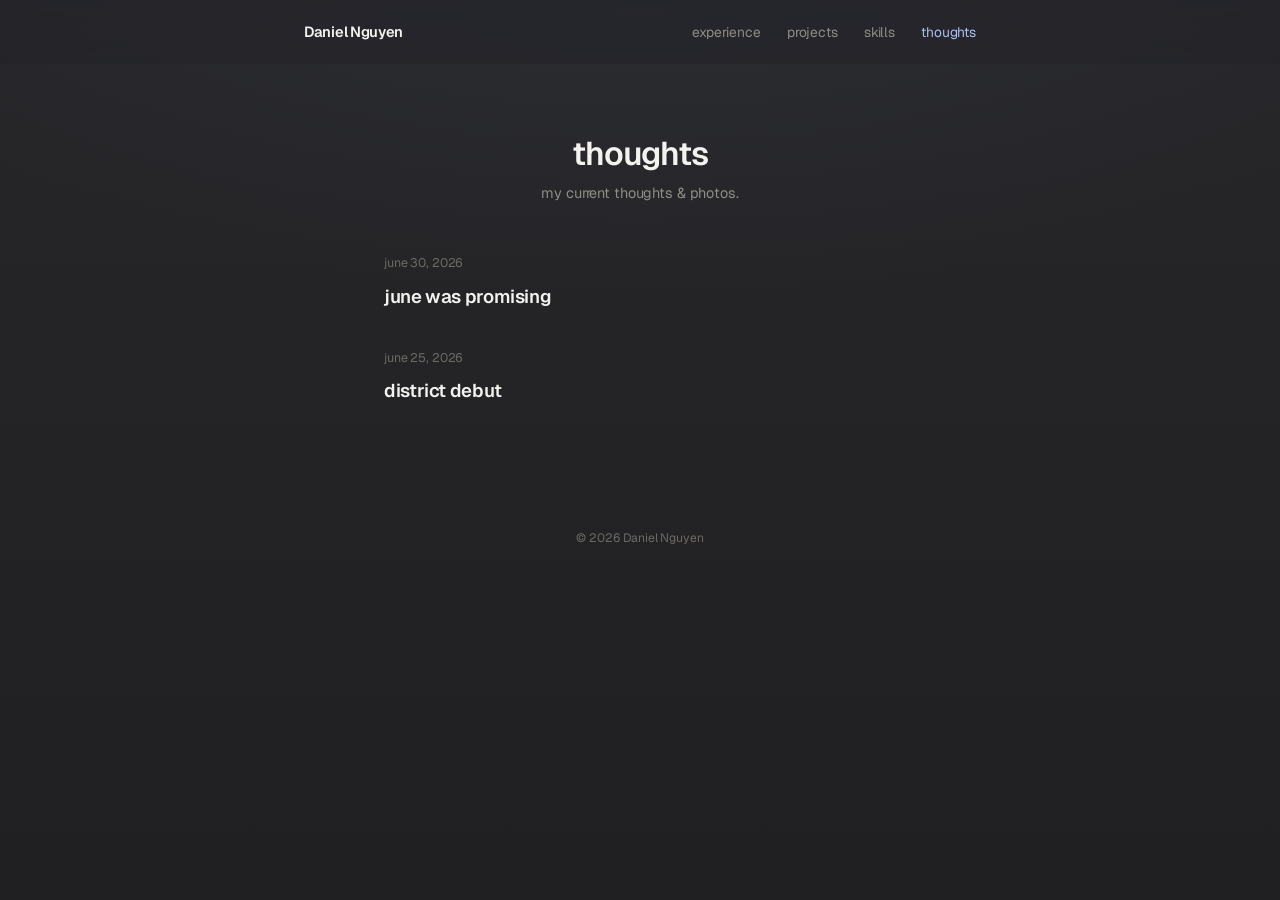
==== commit 35e73dc6: "Revert scouting-report rebrand; restore seamless dark design The sports identity read as immature fo" ====
--- a/blog.html
+++ b/blog.html
@@ -6,13 +6,13 @@
     <title>Thoughts – Daniel Nguyen</title>
     <link rel="preconnect" href="https://fonts.googleapis.com">
     <link rel="preconnect" href="https://fonts.gstatic.com" crossorigin>
-    <link href="https://fonts.googleapis.com/css2?family=Archivo:ital,wdth,wght@0,100..125,300..900;1,100..125,300..900&display=swap" rel="stylesheet">
+    <link href="https://fonts.googleapis.com/css2?family=Geist:wght@400;500;600&display=swap" rel="stylesheet">
     <link rel="stylesheet" href="style.css">
 </head>
 <body>
     <header class="topbar scrolled">
         <div class="topbar-inner">
-            <a href="index.html" class="wordmark"><span class="dn"><span>DN</span></span><span class="wm-name">Daniel Nguyen</span></a>
+            <a href="index.html" class="wordmark">Daniel Nguyen</a>
             <nav>
                 <a href="experience.html">experience</a>
                 <a href="projects.html">projects</a>
@@ -25,7 +25,6 @@
     <main class="page" style="max-width:560px;">
         <div class="panel reveal">
             <div class="head">
-                <p class="page-eyebrow">the film room</p>
                 <h1>thoughts</h1>
                 <p class="tag">my current thoughts &amp; photos.</p>
             </div>
--- a/style.css
+++ b/style.css
@@ -1,30 +1,26 @@
 /* ============================================================
-   Daniel Nguyen — the scouting report
-   district navy · chalk · one decisive red
-   Archivo in two voices: extended caps (broadcast) + normal (body)
-   seamless: no rules, no dividers — structure is spacing & weight
+   Daniel Nguyen — seamless, sans, quiet
+   warm charcoal · Geist · no lines · minimal motion
    ============================================================ */
 :root {
-    --court: #0b1120;
-    --chalk: #f2f4f7;
-    --chalk-soft: #c6cdd9;
-    --bench: #8c96aa;
-    --whistle: #5f6980;
-
-    --red: #e0263c;        /* graphic fills: slash, chip */
-    --red-text: #ff5a6b;   /* small text & links on navy */
-    --red-wash: rgba(224, 38, 60, 0.16);
-
-    --surface: rgba(140, 160, 220, 0.09);
-    --surface-hover: rgba(140, 160, 220, 0.16);
-
-    --sans: 'Archivo', -apple-system, BlinkMacSystemFont, 'Segoe UI', Helvetica, Arial, sans-serif;
+    --bg: #242427;
+    --bg-2: #202023;
+    --ink: #f3f2ef;
+    --ink-soft: #cbcac5;
+    --muted: #908d87;
+    --faint: #6d6a63;
+
+    --accent: #a9c1f2;
+
+    --surface: rgba(255, 255, 255, 0.05);
+    --surface-hover: rgba(255, 255, 255, 0.09);
+
+    --sans: 'Geist', -apple-system, BlinkMacSystemFont, 'Segoe UI', Helvetica, Arial, sans-serif;
 
     --maxw: 720px;
-    --homew: 980px;
     --pad: 24px;
-    --r-md: 10px;
-    --r-sm: 4px;
+    --r-md: 12px;
+    --r-sm: 8px;
     --ease: cubic-bezier(0.22, 0.61, 0.36, 1);
 }
 
@@ -33,53 +29,48 @@
 
 body {
     font-family: var(--sans);
-    color: var(--chalk-soft);
+    color: var(--ink-soft);
     line-height: 1.65;
     font-size: 16px;
-    letter-spacing: 0;
+    letter-spacing: -0.008em;
     -webkit-font-smoothing: antialiased;
     text-rendering: optimizeLegibility;
     min-height: 100vh;
-    background-color: var(--court);
-}
-
-::selection { background: var(--red); color: var(--chalk); }
+    background-color: var(--bg);
+}
+
+::selection { background: var(--accent); color: #17181c; }
+
+/* seamless depth — a soft, continuous wash (no lines) */
+body::before {
+    content: '';
+    position: fixed;
+    inset: 0;
+    z-index: -1;
+    pointer-events: none;
+    background:
+        radial-gradient(130% 80% at 50% -10%, rgba(169, 193, 242, 0.05), transparent 55%),
+        linear-gradient(180deg, #262629 0%, var(--bg) 40%, var(--bg-2) 100%);
+}
 
 a { color: inherit; }
-:focus-visible { outline: 2px solid var(--red-text); outline-offset: 3px; border-radius: 3px; }
-
-/* display voice — extended caps, broadcast lettering */
-.caps-display {
-    font-stretch: 125%;
-    font-weight: 900;
-    text-transform: uppercase;
-    letter-spacing: 0.005em;
-}
-
-/* eyebrow voice */
-.eyebrow, .page-eyebrow {
-    font-size: 0.7rem;
-    font-weight: 700;
-    letter-spacing: 0.22em;
-    text-transform: uppercase;
-    color: var(--red-text);
-}
-
-/* Wispr Flow note — red-washed highlight */
-.wispr { text-align: left; margin: 0; font-size: 0.88rem; line-height: 2; max-width: 52ch; }
+:focus-visible { outline: 2px solid var(--accent); outline-offset: 3px; border-radius: 3px; }
+
+/* Wispr Flow note */
+.wispr { text-align: center; margin: 34px 0 2px; font-size: 0.9rem; line-height: 2; }
 .hl {
-    background: var(--red-wash);
-    color: #f3ccd1;
+    background: #d3c4f0;
+    color: #261f3d;
     font-style: italic;
     padding: 3px 7px;
     border-radius: 3px;
     box-decoration-break: clone;
     -webkit-box-decoration-break: clone;
 }
-.hl a { color: #ffd9dd; text-decoration: underline; text-underline-offset: 2px; text-decoration-thickness: 1px; white-space: nowrap; }
+.hl a { color: inherit; text-decoration: underline; text-underline-offset: 2px; text-decoration-thickness: 1px; white-space: nowrap; }
 .hl-blue {
-    background: rgba(140, 160, 220, 0.16);
-    color: #ccd8f0;
+    background: #bcd0f4;
+    color: #1f2a48;
     font-weight: 600;
     padding: 3px 9px;
     border-radius: 3px;
@@ -89,191 +80,94 @@
 
 .cursor-glow { display: none; }
 
-/* ---------- Top bar — frosted, seamless ---------- */
+/* ---------- Top bar — frosted, no border ---------- */
 .topbar {
     position: sticky;
     top: 0;
     z-index: 50;
-    background: rgba(11, 17, 32, 0.72);
+    background: rgba(36, 36, 40, 0.6);
     backdrop-filter: blur(16px) saturate(140%);
     -webkit-backdrop-filter: blur(16px) saturate(140%);
 }
 .topbar-inner {
-    max-width: var(--homew);
+    max-width: var(--maxw);
     margin: 0 auto;
-    padding: 18px var(--pad);
+    padding: 20px var(--pad);
     display: flex;
     justify-content: space-between;
     align-items: center;
-    gap: 16px;
 }
 .wordmark {
-    display: inline-flex;
-    align-items: center;
-    gap: 10px;
-    font-size: 0.9rem;
+    font-size: 0.92rem;
     font-weight: 600;
-    color: var(--chalk);
+    letter-spacing: -0.02em;
+    color: var(--ink);
     text-decoration: none;
-    white-space: nowrap;
     transition: color 0.2s var(--ease);
 }
-.wordmark:hover { color: var(--bench); }
-/* the DN chip — small echo of the slash */
-.dn {
-    display: inline-flex;
-    align-items: center;
-    justify-content: center;
-    padding: 3px 8px;
-    background: var(--red);
-    color: var(--chalk);
-    font-stretch: 125%;
-    font-weight: 900;
-    font-size: 0.78rem;
-    letter-spacing: 0.04em;
-    transform: skewX(-8deg);
-}
-.dn > span { display: inline-block; transform: skewX(8deg); }
-.topbar nav { display: flex; gap: 24px; }
+.wordmark:hover { color: var(--muted); }
+.topbar nav { display: flex; gap: 26px; }
 .topbar nav a {
     font-size: 0.86rem;
-    color: var(--bench);
+    color: var(--muted);
     text-decoration: none;
     transition: color 0.2s var(--ease);
 }
-.topbar nav a:hover { color: var(--chalk); }
-.topbar nav a.active { color: var(--red-text); }
+.topbar nav a:hover { color: var(--ink); }
+.topbar nav a.active { color: var(--accent); }
 
 /* ---------- Page ---------- */
 .page { max-width: var(--maxw); margin: 0 auto; padding: 72px var(--pad) 64px; }
-.page.home { max-width: var(--homew); padding-top: 56px; }
 .panel { padding: 0; }
 
-/* ---------- Home hero — the scouting card ---------- */
-.hero {
-    display: grid;
-    grid-template-columns: 1fr auto;
-    gap: 48px;
-    align-items: center;
-    padding: 40px 0 8px;
-}
-.hero-text { min-width: 0; }
-.hero .eyebrow { margin-bottom: 22px; }
-.hero-name {
-    font-stretch: 125%;
-    font-weight: 900;
-    text-transform: uppercase;
-    letter-spacing: 0.005em;
-    font-size: clamp(3rem, 8.5vw, 5.6rem);
-    line-height: 0.94;
-    color: var(--chalk);
-}
-.hero-role { font-size: 0.98rem; color: var(--bench); margin-top: 26px; max-width: 44ch; }
-.hero .social { justify-content: flex-start; margin-top: 28px; }
-
-/* portrait — navy duotone on a skewed red plane (the signature) */
-.portrait { position: relative; margin: 0; width: clamp(200px, 24vw, 280px); aspect-ratio: 4 / 5; }
-.portrait .slash {
-    position: absolute;
-    inset: 0;
-    background: var(--red);
-    transform: translate(-16px, 16px) skewX(-8deg);
-}
-.portrait img {
-    position: relative;
-    width: 100%;
-    height: 100%;
+/* ---------- Header (centered) ---------- */
+.head { text-align: center; margin-bottom: 20px; }
+.avatar {
+    width: 116px;
+    height: 116px;
     object-fit: cover;
+    border-radius: 50%;
     display: block;
-    filter: grayscale(1) contrast(1.05) brightness(0.92);
-}
-.portrait::after {
-    content: '';
-    position: absolute;
-    inset: 0;
-    background: rgba(19, 32, 62, 0.4);
-    mix-blend-mode: multiply;
-    pointer-events: none;
-}
-
-/* chyron — the measurables strip (spacing only, no rules) */
-.chyron {
-    display: grid;
-    grid-template-columns: repeat(4, 1fr);
-    gap: 20px 32px;
-    padding: 44px 0 40px;
-}
-.chy-k {
-    display: block;
-    font-size: 0.66rem;
-    font-weight: 700;
-    letter-spacing: 0.18em;
-    text-transform: uppercase;
-    color: var(--red-text);
-    margin-bottom: 5px;
-}
-.chy-v { display: block; font-size: 0.92rem; color: var(--chalk-soft); line-height: 1.5; }
-
-.home .wispr { padding: 6px 0 34px; }
-
-/* rundown — section links */
-.rundown { display: block; }
+    margin: 0 auto 24px;
+}
+.head h1 { font-size: 2.05rem; font-weight: 600; letter-spacing: -0.035em; color: var(--ink); line-height: 1.08; }
+.head .tag { font-size: 0.9rem; color: var(--muted); margin-top: 10px; }
+.social { display: flex; justify-content: center; gap: 22px; margin-top: 24px; }
+.social a { display: inline-flex; }
+.social a svg { width: 19px; height: 19px; fill: var(--muted); transition: fill 0.2s var(--ease); }
+.social a:hover svg { fill: var(--ink); }
+
+/* no visible divider — just breathing room */
+.divider { height: 0; margin: 30px 0; border: 0; }
+
+/* ---------- Homepage hub ---------- */
 .sxn {
     display: flex;
     align-items: baseline;
-    gap: 18px;
-    padding: 15px 0;
+    gap: 16px;
+    padding: 16px 0;
     text-decoration: none;
     color: inherit;
 }
-.sxn-title {
-    font-stretch: 122%;
-    font-weight: 800;
-    text-transform: uppercase;
-    letter-spacing: 0.02em;
-    font-size: 1.05rem;
-    color: var(--chalk);
-    transition: color 0.2s var(--ease);
-}
-.sxn-desc { font-size: 0.86rem; color: var(--bench); }
-.sxn-arrow { margin-left: auto; align-self: center; color: var(--whistle); transition: color 0.2s var(--ease); }
-.sxn:hover .sxn-title, .sxn:hover .sxn-arrow { color: var(--red-text); }
-
-/* ---------- Interior page headers ---------- */
-.head { text-align: center; margin-bottom: 20px; }
-.head .page-eyebrow { margin-bottom: 14px; }
-.head h1 {
-    font-stretch: 125%;
-    font-weight: 900;
-    text-transform: uppercase;
-    letter-spacing: 0.005em;
-    font-size: clamp(2.1rem, 6vw, 2.9rem);
-    color: var(--chalk);
-    line-height: 1.02;
-}
-.head .tag { font-size: 0.9rem; color: var(--bench); margin-top: 12px; }
-.avatar { width: 116px; height: 116px; object-fit: cover; border-radius: 50%; display: block; margin: 0 auto 24px; }
-.social { display: flex; justify-content: center; gap: 22px; margin-top: 24px; }
-.social a { display: inline-flex; }
-.social a svg { width: 19px; height: 19px; fill: var(--bench); transition: fill 0.2s var(--ease); }
-.social a:hover svg { fill: var(--red-text); }
-
-/* no visible divider — breathing room only */
-.divider { height: 0; margin: 28px 0; border: 0; }
+.sxn-title { font-size: 1.12rem; font-weight: 600; letter-spacing: -0.02em; color: var(--ink); transition: color 0.2s var(--ease); }
+.sxn-desc { font-size: 0.86rem; color: var(--muted); }
+.sxn-arrow { margin-left: auto; align-self: center; color: var(--faint); transition: color 0.2s var(--ease); }
+.sxn:hover .sxn-title,
+.sxn:hover .sxn-arrow { color: var(--accent); }
 
 /* ---------- Two-column body ---------- */
 .cols { display: grid; grid-template-columns: 1fr 1fr; gap: 4px 52px; align-items: start; }
 .col { min-width: 0; }
 
 /* ---------- Blocks ---------- */
-.block { margin-bottom: 42px; }
+.block { margin-bottom: 40px; }
 .col .block:last-child { margin-bottom: 0; }
 .block-label {
-    font-size: 0.68rem;
-    letter-spacing: 0.2em;
+    font-size: 0.72rem;
+    letter-spacing: 0.16em;
     text-transform: uppercase;
-    color: var(--red-text);
-    font-weight: 700;
+    color: var(--faint);
+    font-weight: 500;
     margin-bottom: 16px;
 }
 .entry {
@@ -288,32 +182,26 @@
 }
 a.entry:hover { opacity: 0.6; }
 .e-main { min-width: 0; font-size: 0.95rem; line-height: 1.5; }
-.entry .org { color: var(--chalk); font-weight: 600; }
-.entry .role { color: var(--bench); }
-.entry .role::before { content: "  ·  "; color: var(--whistle); }
-.entry .yr, .entry .stack {
-    flex-shrink: 0;
-    white-space: nowrap;
-    font-size: 0.82rem;
-    color: var(--whistle);
-    font-variant-numeric: tabular-nums;
-}
-
-.lnk { color: inherit; text-decoration: none; border-bottom: 1px solid rgba(198, 205, 217, 0.28); transition: border-color 0.2s var(--ease), color 0.2s var(--ease); }
-.lnk:hover { border-color: var(--red-text); color: var(--chalk); }
+.entry .org { color: var(--ink); font-weight: 600; }
+.entry .role { color: var(--muted); }
+.entry .role::before { content: "  ·  "; color: var(--faint); }
+.entry .yr, .entry .stack { flex-shrink: 0; white-space: nowrap; font-size: 0.82rem; color: var(--faint); }
+
+.lnk { color: inherit; text-decoration: none; border-bottom: 1px solid rgba(255,255,255,0.18); transition: border-color 0.2s var(--ease); }
+.lnk:hover { border-color: var(--accent); }
 
 /* projects */
 .proj-item { display: block; text-decoration: none; color: inherit; padding: 18px 0; }
-.proj-name { font-size: 1.04rem; font-weight: 700; letter-spacing: -0.01em; color: var(--chalk); margin-bottom: 13px; display: flex; align-items: center; transition: color 0.2s var(--ease); }
-.proj-item:hover .proj-name { color: var(--red-text); }
-.gh-icon { width: 15px; height: 15px; fill: var(--whistle); margin-left: 10px; flex-shrink: 0; transition: fill 0.2s var(--ease); }
-.proj-item:hover .gh-icon { fill: var(--red-text); }
-
-/* tags — soft borderless pills */
+.proj-name { font-size: 1.04rem; font-weight: 600; letter-spacing: -0.02em; color: var(--ink); margin-bottom: 13px; display: flex; align-items: center; transition: color 0.2s var(--ease); }
+.proj-item:hover .proj-name { color: var(--accent); }
+.gh-icon { width: 15px; height: 15px; fill: var(--faint); margin-left: 10px; flex-shrink: 0; transition: fill 0.2s var(--ease); }
+.proj-item:hover .gh-icon { fill: var(--accent); }
+
+/* tags — soft pills, no borders */
 .tags { display: flex; flex-wrap: wrap; gap: 7px; }
 .tags span {
-    font-size: 0.79rem;
-    color: var(--chalk-soft);
+    font-size: 0.8rem;
+    color: var(--ink-soft);
     background: var(--surface);
     border-radius: var(--r-sm);
     padding: 4px 11px;
@@ -322,91 +210,66 @@
 /* publications */
 .pub { margin-bottom: 20px; max-width: 62ch; }
 .pub:last-child { margin-bottom: 0; }
-.pub-title { font-size: 0.96rem; font-weight: 500; color: var(--chalk); line-height: 1.55; }
-a.pub-title { text-decoration: none; border-bottom: 1px solid rgba(198, 205, 217, 0.28); padding-bottom: 1px; transition: border-color 0.2s var(--ease); }
-a.pub-title:hover { border-color: var(--red-text); }
-.pub-meta { font-size: 0.8rem; color: var(--whistle); margin-top: 6px; font-variant-numeric: tabular-nums; }
+.pub-title { font-size: 0.96rem; font-weight: 500; color: var(--ink); line-height: 1.55; }
+a.pub-title { text-decoration: none; border-bottom: 1px solid rgba(255,255,255,0.18); padding-bottom: 1px; transition: border-color 0.2s var(--ease); }
+a.pub-title:hover { border-color: var(--accent); }
+.pub-meta { font-size: 0.8rem; color: var(--faint); margin-top: 6px; }
 
 /* ---------- Skills ---------- */
 .skill-line { display: flex; gap: 18px; align-items: baseline; padding: 12px 0; }
-.skill-k {
-    flex-shrink: 0;
-    width: 92px;
-    font-size: 0.68rem;
-    font-weight: 700;
-    letter-spacing: 0.14em;
-    text-transform: uppercase;
-    color: var(--red-text);
-    padding-top: 5px;
-}
+.skill-k { flex-shrink: 0; width: 84px; font-size: 0.78rem; color: var(--muted); text-transform: lowercase; padding-top: 4px; }
 
 /* coursework */
 .coursework { margin-top: 44px; }
-.course-label { font-size: 0.68rem; letter-spacing: 0.2em; text-transform: uppercase; font-weight: 700; color: var(--red-text); display: block; }
+.course-label { font-size: 0.72rem; letter-spacing: 0.16em; text-transform: uppercase; font-weight: 500; color: var(--faint); display: block; }
 .course-list { margin-top: 18px; list-style: none; padding: 0; display: grid; grid-template-columns: 1fr 1fr; gap: 2px 40px; }
-.course-list li { font-size: 0.92rem; line-height: 1.5; color: var(--bench); padding: 6px 0; }
+.course-list li { font-size: 0.92rem; line-height: 1.5; color: var(--muted); padding: 6px 0; }
 @media (max-width: 540px) { .course-list { grid-template-columns: 1fr; } }
 
-.mail { font-size: 0.95rem; color: var(--chalk); text-decoration: none; border-bottom: 1px solid rgba(198, 205, 217, 0.28); transition: border-color 0.2s var(--ease); }
-.mail:hover { border-color: var(--red-text); }
-
-/* ---------- Legacy stage / modal ---------- */
+.mail { font-size: 0.95rem; color: var(--ink); text-decoration: none; border-bottom: 1px solid rgba(255,255,255,0.18); transition: border-color 0.2s var(--ease); }
+.mail:hover { border-color: var(--accent); }
+
+/* ---------- Legacy stage / modal (kept safe) ---------- */
 .stage { min-height: 100vh; display: flex; flex-direction: column; align-items: center; justify-content: center; text-align: center; padding: 64px 24px; }
 .stage .avatar { margin: 0 0 24px; }
-.stage h1 { font-size: 2rem; font-weight: 700; letter-spacing: -0.02em; color: var(--chalk); }
-.stage .tag { font-size: 0.88rem; color: var(--bench); margin-top: 8px; }
+.stage h1 { font-size: 2rem; font-weight: 600; letter-spacing: -0.03em; color: var(--ink); }
+.stage .tag { font-size: 0.88rem; color: var(--muted); margin-top: 8px; }
 .nav-min { display: flex; flex-wrap: wrap; justify-content: center; gap: 24px; margin-top: 30px; }
-.nav-min a, .nav-min button { font-family: inherit; font-size: 0.92rem; color: var(--bench); background: none; border: none; padding: 0; cursor: pointer; text-decoration: none; transition: color 0.2s var(--ease); }
-.nav-min a:hover, .nav-min button:hover { color: var(--chalk); }
+.nav-min a, .nav-min button { font-family: inherit; font-size: 0.92rem; color: var(--muted); background: none; border: none; padding: 0; cursor: pointer; text-decoration: none; transition: color 0.2s var(--ease); }
+.nav-min a:hover, .nav-min button:hover { color: var(--ink); }
 .stage .social { margin-top: 28px; }
 .actions { display: flex; flex-wrap: wrap; justify-content: center; gap: 10px; margin-top: 28px; }
-.action-btn { font-family: inherit; font-size: 0.88rem; color: var(--chalk-soft); background: var(--surface); border: none; border-radius: 10px; padding: 12px 22px; cursor: pointer; transition: background 0.2s var(--ease), color 0.2s var(--ease); }
-.action-btn:hover { color: var(--chalk); background: var(--surface-hover); }
-.modal-overlay { position: fixed; inset: 0; z-index: 100; display: flex; align-items: center; justify-content: center; padding: 24px; background: rgba(4, 7, 15, 0.68); backdrop-filter: blur(7px); -webkit-backdrop-filter: blur(7px); opacity: 0; pointer-events: none; transition: opacity 0.25s var(--ease); }
+.action-btn { font-family: inherit; font-size: 0.88rem; color: var(--ink-soft); background: var(--surface); border: none; border-radius: 11px; padding: 12px 22px; cursor: pointer; transition: background 0.2s var(--ease), color 0.2s var(--ease); }
+.action-btn:hover { color: var(--ink); background: var(--surface-hover); }
+.modal-overlay { position: fixed; inset: 0; z-index: 100; display: flex; align-items: center; justify-content: center; padding: 24px; background: rgba(6, 6, 9, 0.62); backdrop-filter: blur(7px); -webkit-backdrop-filter: blur(7px); opacity: 0; pointer-events: none; transition: opacity 0.25s var(--ease); }
 .modal-overlay.open { opacity: 1; pointer-events: auto; }
-.modal { position: relative; width: 100%; max-width: 520px; max-height: 82vh; overflow-y: auto; background: #101830; border-radius: 16px; padding: 38px 34px; }
-.modal-title { font-size: 0.7rem; letter-spacing: 0.2em; text-transform: uppercase; color: var(--red-text); font-weight: 700; margin-bottom: 24px; }
-.modal-close { position: absolute; top: 18px; right: 18px; width: 32px; height: 32px; display: flex; align-items: center; justify-content: center; background: var(--surface); border: none; border-radius: 50%; color: var(--bench); font-size: 1.15rem; line-height: 1; cursor: pointer; transition: color 0.2s var(--ease), background 0.2s var(--ease); }
-.modal-close:hover { color: var(--chalk); background: var(--surface-hover); }
+.modal { position: relative; width: 100%; max-width: 520px; max-height: 82vh; overflow-y: auto; background: rgba(28, 28, 32, 0.96); backdrop-filter: blur(26px); -webkit-backdrop-filter: blur(26px); border-radius: 18px; padding: 38px 34px; }
+.modal-title { font-size: 0.72rem; letter-spacing: 0.16em; text-transform: uppercase; color: var(--faint); font-weight: 500; margin-bottom: 24px; }
+.modal-close { position: absolute; top: 18px; right: 18px; width: 32px; height: 32px; display: flex; align-items: center; justify-content: center; background: var(--surface); border: none; border-radius: 50%; color: var(--muted); font-size: 1.15rem; line-height: 1; cursor: pointer; transition: color 0.2s var(--ease), background 0.2s var(--ease); }
+.modal-close:hover { color: var(--ink); background: var(--surface-hover); }
 
 /* ---------- Blog ---------- */
-.about-text { font-size: 1.4rem; font-weight: 600; letter-spacing: -0.01em; color: var(--chalk); line-height: 1.3; }
-.about-sub { font-size: 0.98rem; color: var(--bench); margin-top: 12px; }
+.about-text { font-size: 1.4rem; font-weight: 600; letter-spacing: -0.02em; color: var(--ink); line-height: 1.3; }
+.about-sub { font-size: 0.98rem; color: var(--muted); margin-top: 12px; }
 .post { display: block; text-decoration: none; color: inherit; padding: 18px 0; }
-.post .date { font-size: 0.72rem; font-weight: 700; letter-spacing: 0.16em; color: var(--whistle); margin-bottom: 8px; text-transform: uppercase; font-variant-numeric: tabular-nums; }
-.post .title {
-    font-stretch: 120%;
-    font-weight: 800;
-    text-transform: uppercase;
-    letter-spacing: 0.02em;
-    font-size: 1.12rem;
-    color: var(--chalk);
-    transition: color 0.2s var(--ease);
-}
-.post:hover .title { color: var(--red-text); }
-.empty { font-size: 0.92rem; color: var(--bench); text-align: center; padding: 8px 0; }
+.post .date { font-size: 0.78rem; color: var(--faint); margin-bottom: 7px; text-transform: lowercase; }
+.post .title { font-size: 1.16rem; font-weight: 600; letter-spacing: -0.02em; color: var(--ink); transition: color 0.2s var(--ease); }
+.post:hover .title { color: var(--accent); }
+.empty { font-size: 0.92rem; color: var(--muted); text-align: center; padding: 8px 0; }
 
 /* ---------- Journal entry ---------- */
-.entry-head { margin-bottom: 52px; }
-.entry-head .date { font-size: 0.72rem; font-weight: 700; letter-spacing: 0.18em; color: var(--red-text); text-transform: uppercase; margin-bottom: 14px; font-variant-numeric: tabular-nums; }
-.entry-head h1 {
-    font-stretch: 125%;
-    font-weight: 900;
-    text-transform: uppercase;
-    letter-spacing: 0.005em;
-    font-size: clamp(2rem, 5vw, 2.9rem);
-    color: var(--chalk);
-    line-height: 0.98;
-}
-.entry-back { display: inline-block; margin-bottom: 28px; font-size: 0.84rem; color: var(--bench); text-decoration: none; transition: color 0.2s var(--ease); }
-.entry-back:hover { color: var(--chalk); }
+.entry-head { margin-bottom: 56px; }
+.entry-head .date { font-size: 0.8rem; color: var(--faint); text-transform: lowercase; letter-spacing: 0.02em; margin-bottom: 12px; }
+.entry-head h1 { font-size: clamp(2rem, 5vw, 2.8rem); font-weight: 600; letter-spacing: -0.035em; color: var(--ink); line-height: 1.05; }
+.entry-back { display: inline-block; margin-bottom: 28px; font-size: 0.84rem; color: var(--muted); text-decoration: none; transition: color 0.2s var(--ease); }
+.entry-back:hover { color: var(--ink); }
 
 .ph.feature { position: relative; }
-.feature-overlay { position: absolute; left: 0; right: 0; top: 0; padding: 22px 26px 34px; text-align: left; background: linear-gradient(to bottom, rgba(2, 5, 12, 0.8), rgba(2, 5, 12, 0.32) 50%, transparent); pointer-events: none; }
+.feature-overlay { position: absolute; left: 0; right: 0; top: 0; padding: 22px 26px 34px; text-align: left; background: linear-gradient(to bottom, rgba(0,0,0,0.78), rgba(0,0,0,0.3) 50%, transparent); pointer-events: none; }
 .feature-overlay .entry-back { display: inline-block; margin-bottom: 12px; font-size: 0.82rem; color: rgba(255,255,255,0.85); pointer-events: auto; }
 .feature-overlay .entry-back:hover { color: #fff; }
-.feature-overlay .date { font-size: 0.72rem; font-weight: 700; letter-spacing: 0.18em; color: rgba(255,255,255,0.85); text-transform: uppercase; margin-bottom: 6px; }
-.feature-overlay h1 { font-stretch: 125%; font-weight: 900; text-transform: uppercase; font-size: clamp(1.6rem, 3.4vw, 2.3rem); line-height: 1; color: #fff; margin: 0; }
+.feature-overlay .date { font-size: 0.75rem; color: rgba(255,255,255,0.82); text-transform: lowercase; letter-spacing: 0.05em; margin-bottom: 4px; }
+.feature-overlay h1 { font-size: clamp(1.7rem, 3.6vw, 2.4rem); font-weight: 600; letter-spacing: -0.03em; line-height: 1.05; color: #fff; margin: 0; }
 
 .entry-main { padding: 48px 0 96px; }
 .entry-col { max-width: 1120px; margin: 0 auto; padding: 0 36px; }
@@ -424,10 +287,10 @@
 .photo-row .ph:nth-child(2) img { object-position: center 48%; }
 
 .text-col { display: flex; flex-direction: column; gap: 18px; }
-.text-col p { font-size: 1.02rem; line-height: 1.8; color: var(--chalk-soft); margin: 0; max-width: 68ch; }
-.text-col strong { color: var(--chalk); font-weight: 700; }
-.note p { font-size: 1.02rem; line-height: 1.72; color: var(--chalk-soft); }
-.note.empty { color: var(--whistle); font-style: italic; font-size: 0.9rem; padding: 8px 0; }
+.text-col p { font-size: 1.05rem; line-height: 1.8; color: var(--ink-soft); margin: 0; max-width: 68ch; }
+.text-col strong { color: var(--ink); font-weight: 600; }
+.note p { font-size: 1.02rem; line-height: 1.72; color: var(--ink-soft); }
+.note.empty { color: var(--faint); font-style: italic; font-size: 0.9rem; padding: 8px 0; }
 
 @media (max-width: 720px) {
     .entry-col, .entry-body { padding: 0 22px; }
@@ -449,54 +312,32 @@
     .entry-page .text-col { height: 100%; overflow-y: auto; padding-right: 14px; }
     .entry-page footer { display: none; }
     .entry-page .text-col::-webkit-scrollbar { width: 5px; }
-    .entry-page .text-col::-webkit-scrollbar-thumb { background: rgba(198, 205, 217, 0.18); border-radius: 3px; }
+    .entry-page .text-col::-webkit-scrollbar-thumb { background: rgba(255,255,255,0.14); border-radius: 3px; }
     .entry-page .text-col::-webkit-scrollbar-track { background: transparent; }
 }
 
 @media (hover: none) { .photos { position: static; } }
 
 /* lightbox */
-.lightbox { position: fixed; inset: 0; z-index: 1000; background: rgba(4, 7, 15, 0.95); backdrop-filter: blur(6px); -webkit-backdrop-filter: blur(6px); display: flex; align-items: center; justify-content: center; padding: 28px; cursor: zoom-out; opacity: 0; pointer-events: none; transition: opacity 0.25s var(--ease); }
+.lightbox { position: fixed; inset: 0; z-index: 1000; background: rgba(8, 8, 10, 0.94); backdrop-filter: blur(6px); -webkit-backdrop-filter: blur(6px); display: flex; align-items: center; justify-content: center; padding: 28px; cursor: zoom-out; opacity: 0; pointer-events: none; transition: opacity 0.25s var(--ease); }
 .lightbox.open { opacity: 1; pointer-events: auto; }
 .lightbox img { max-width: 93vw; max-height: 91vh; object-fit: contain; border-radius: var(--r-md); }
 
 /* ---------- Footer ---------- */
 footer { max-width: var(--maxw); margin: 0 auto; padding: 40px var(--pad) 56px; text-align: center; }
-.footer-inner { font-size: 0.76rem; color: var(--whistle); }
-
-/* ---------- Motion — one orchestrated hero moment, then stillness ---------- */
+.footer-inner { font-size: 0.76rem; color: var(--faint); }
+
+/* ---------- Motion — one quiet fade, nothing else ---------- */
 .reveal { opacity: 0; transition: opacity 0.6s var(--ease); }
 .reveal.in { opacity: 1; }
-
-@keyframes slash-in {
-    from { transform: translate(-40px, 16px) skewX(-8deg); opacity: 0; }
-    to   { transform: translate(-16px, 16px) skewX(-8deg); opacity: 1; }
-}
-@keyframes rise-in {
-    from { transform: translateY(14px); opacity: 0; }
-    to   { transform: none; opacity: 1; }
-}
-.portrait .slash { animation: slash-in 0.55s var(--ease) 0.15s backwards; }
-.hero-name, .hero .eyebrow { animation: rise-in 0.5s var(--ease) backwards; }
-.hero .eyebrow { animation-delay: 0.05s; }
-.hero-name { animation-delay: 0.12s; }
-
 @media (prefers-reduced-motion: reduce) {
     .reveal { opacity: 1; transition: none; }
-    .portrait .slash, .hero-name, .hero .eyebrow { animation: none; }
     html { scroll-behavior: auto; }
 }
 
 /* ---------- Responsive ---------- */
-@media (max-width: 760px) {
-    .hero { grid-template-columns: 1fr; gap: 40px; padding-top: 24px; }
-    .portrait { width: min(240px, 62vw); }
-    .chyron { grid-template-columns: 1fr 1fr; padding: 38px 0 32px; }
-}
 @media (max-width: 560px) {
-    .wm-name { display: none; }
-    .topbar nav { gap: 16px; }
-    .topbar nav a { font-size: 0.82rem; }
-    .head h1 { font-size: 1.9rem; }
+    .head h1 { font-size: 1.72rem; }
+    .topbar nav { gap: 18px; }
     .entry { flex-direction: column; gap: 3px; }
 }
